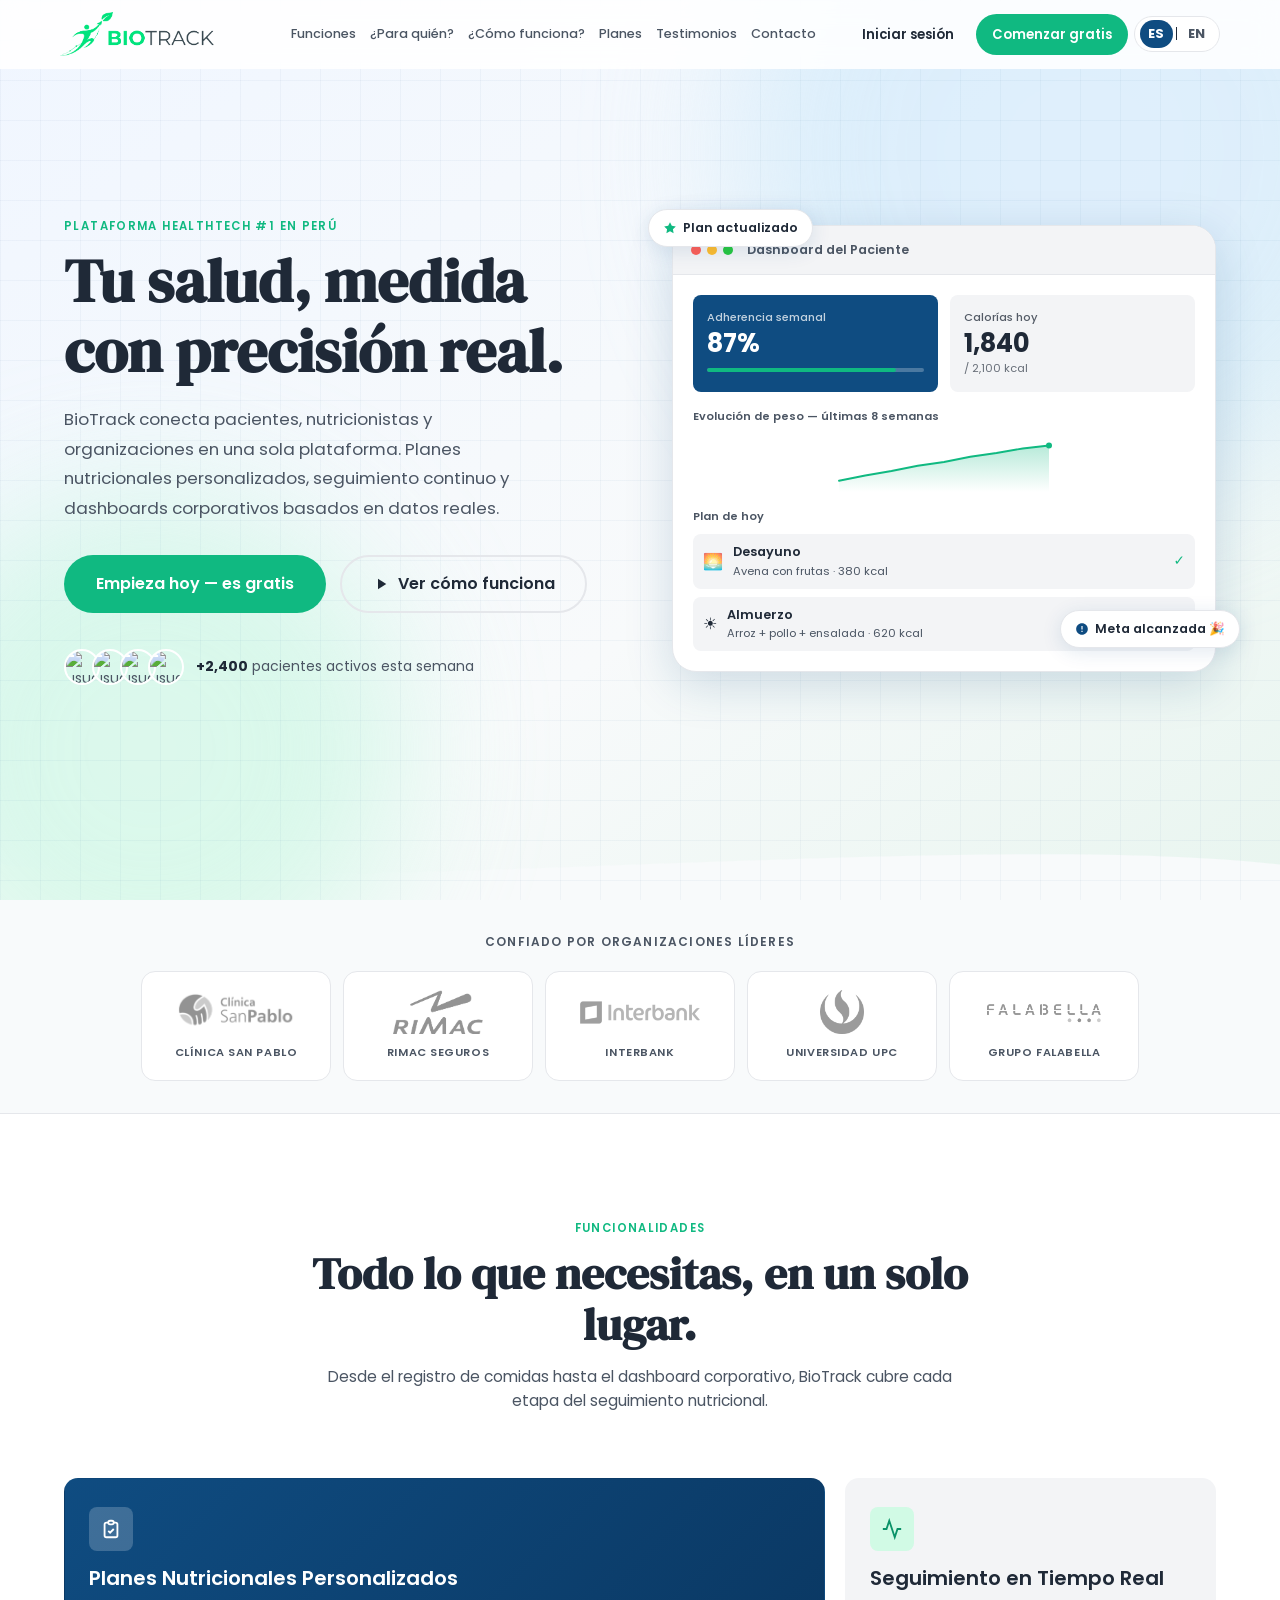
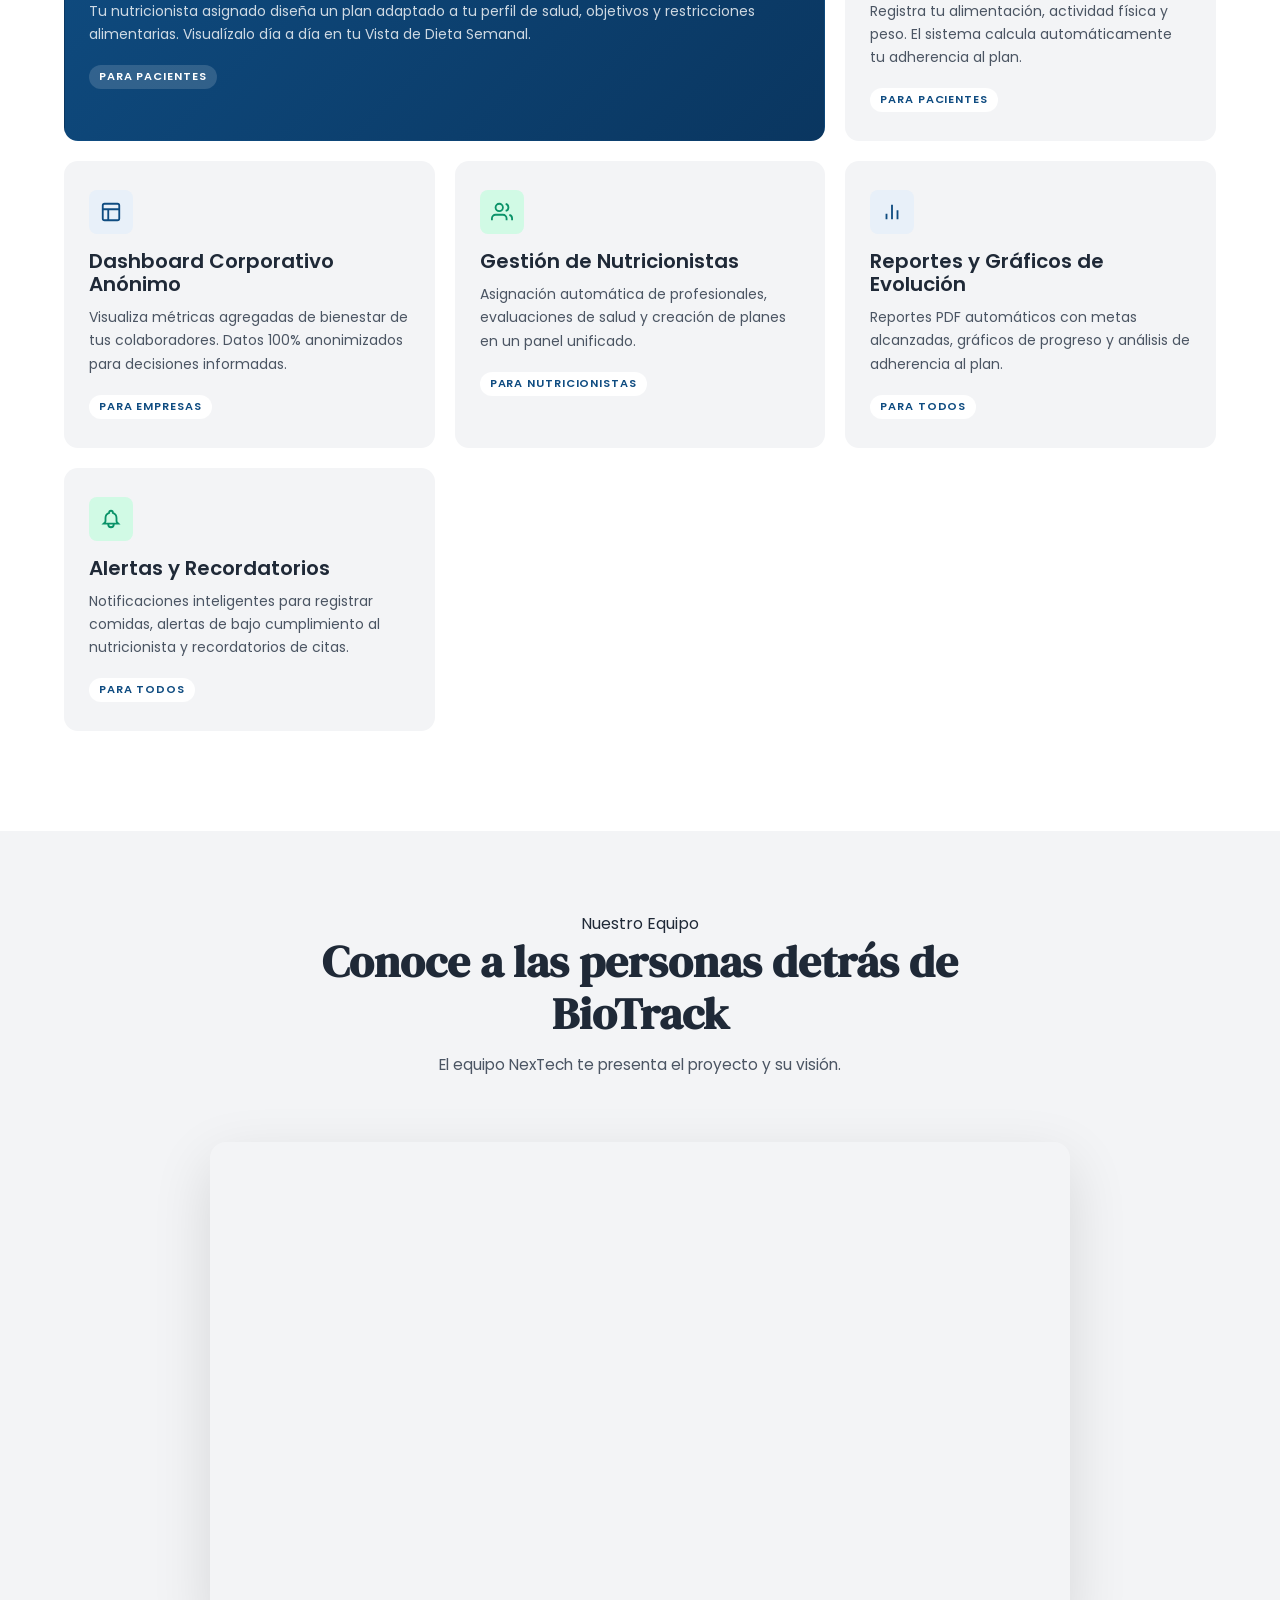
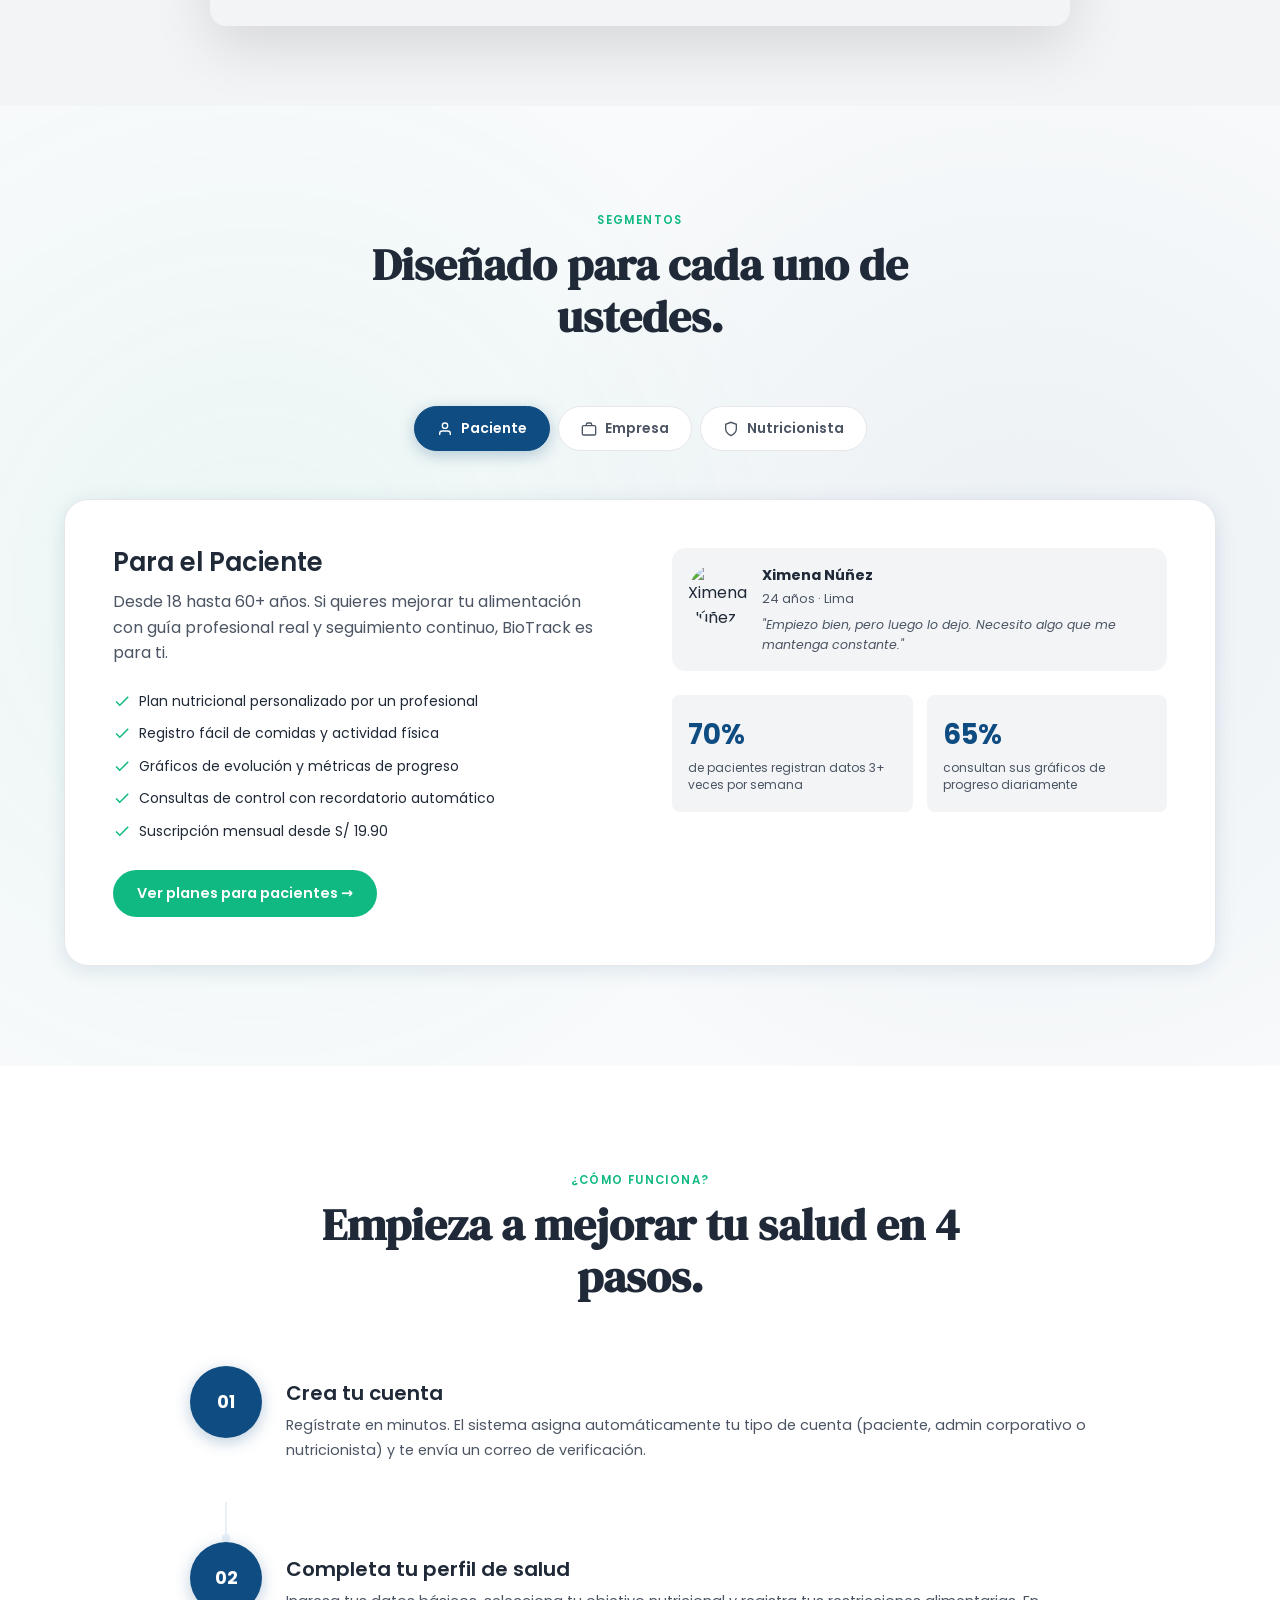
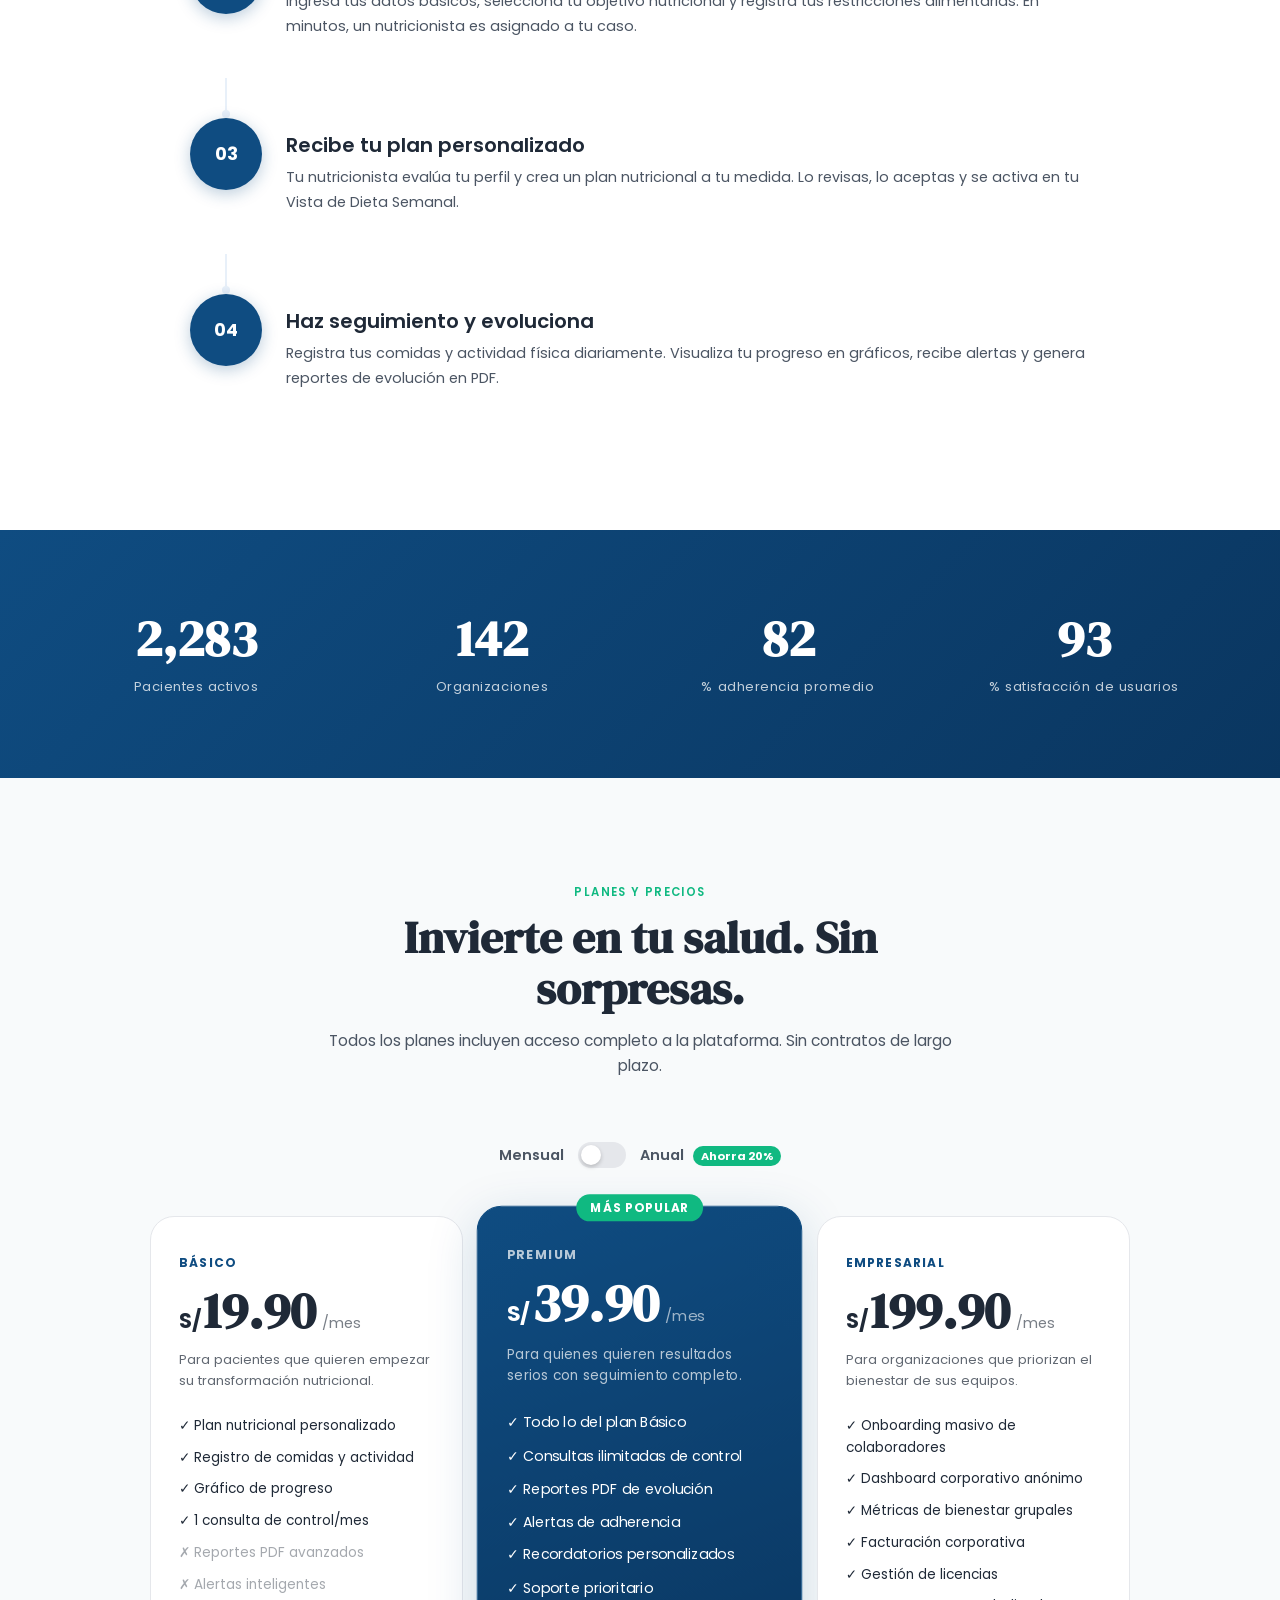
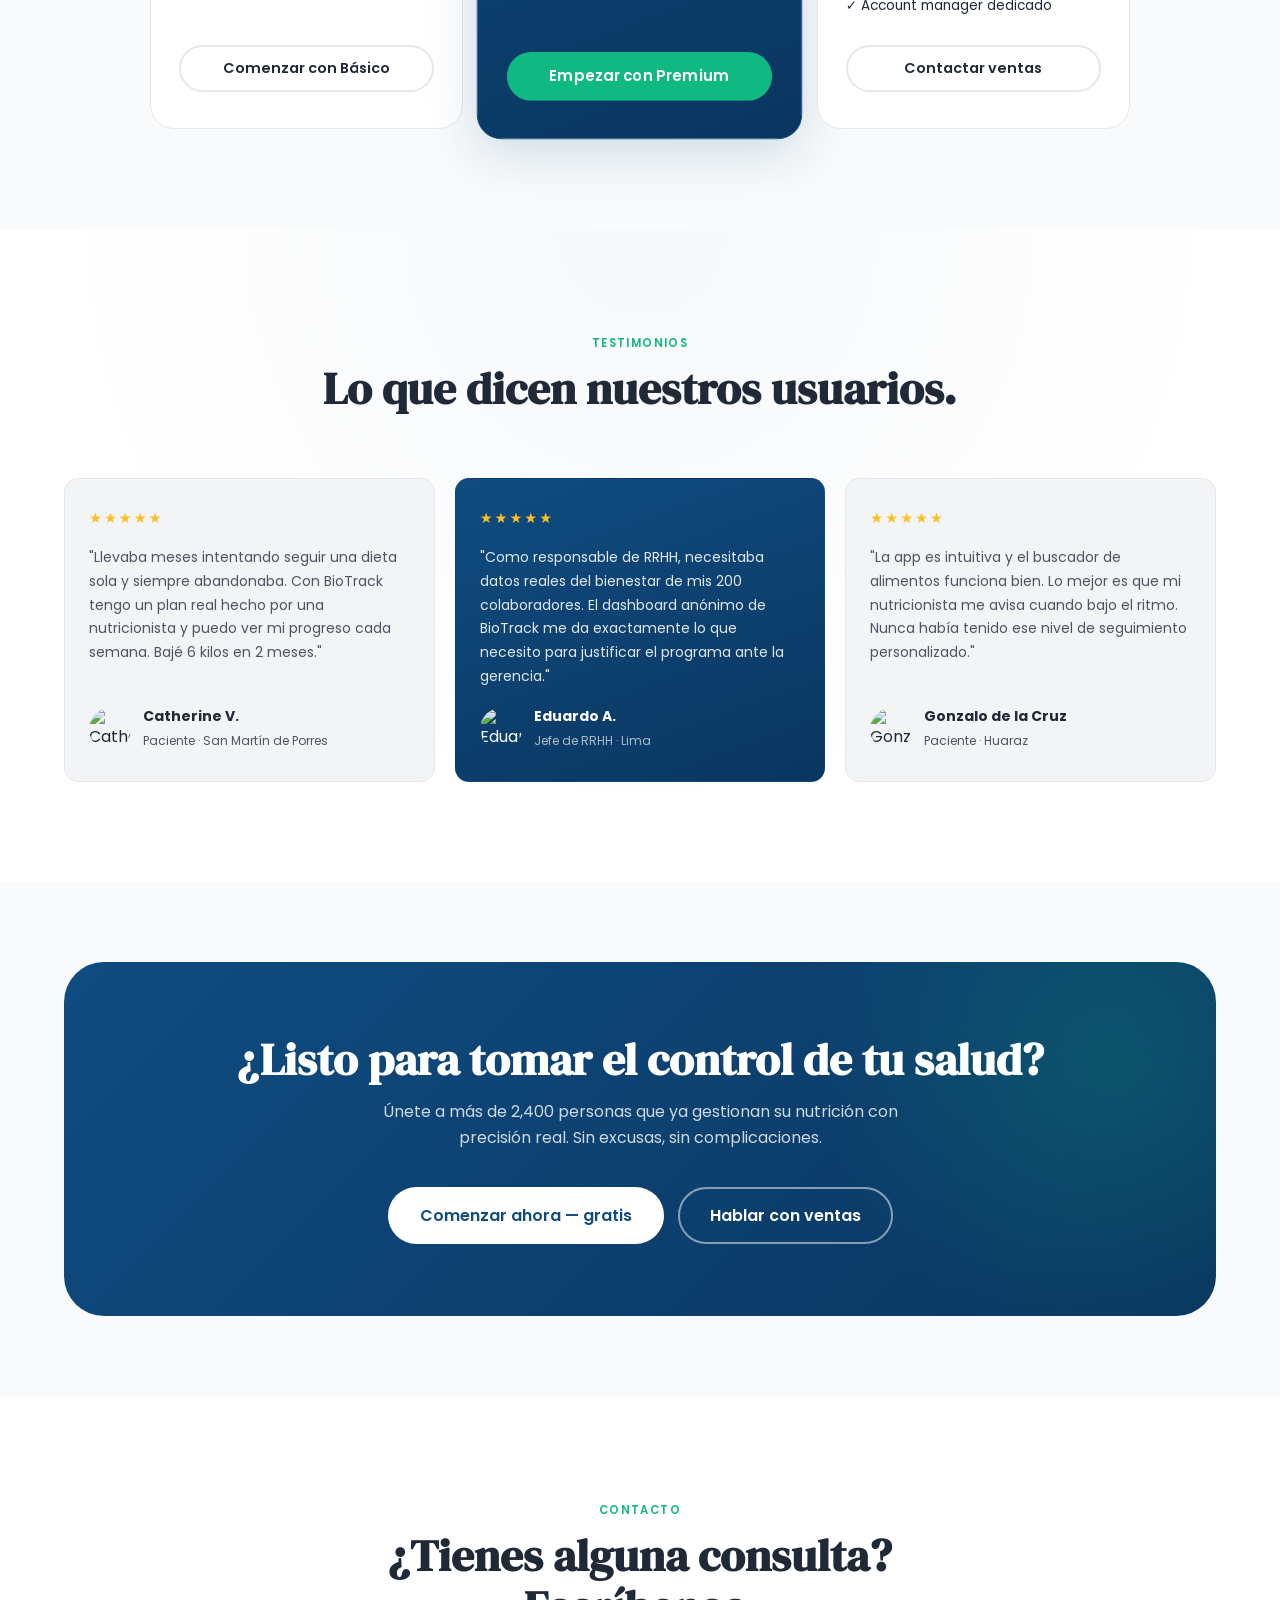
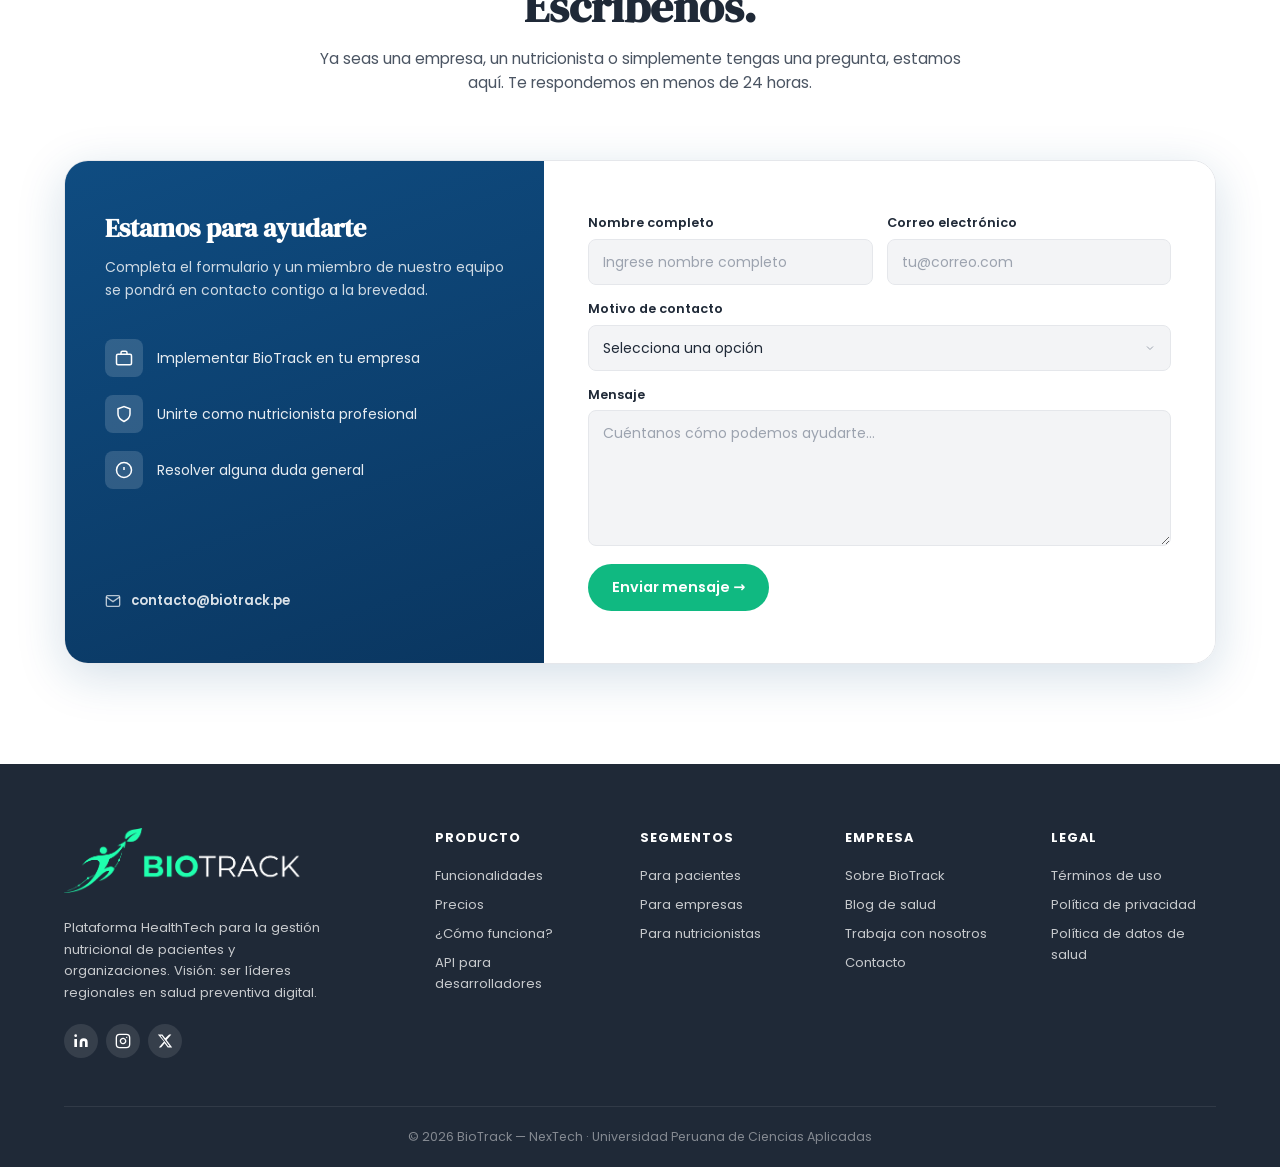
==== docs/index.html @ a70d4858 "feat: integrar vistas de auth, i18n, sección contacto y mejoras SEO" ====
<!DOCTYPE html>
<html lang="es">
<head>
  <meta charset="UTF-8" />
  <meta name="viewport" content="width=device-width, initial-scale=1.0" />

  <!-- Primary Meta Tags -->
  <title data-i18n="page-title">BioTrack | Gestión Nutricional Inteligente</title>
  <meta name="description" data-i18n="meta-description" content="BioTrack — Plataforma integral de gestión nutricional para pacientes y organizaciones. Seguimiento en tiempo real, planes personalizados y dashboards corporativos." />
  <meta name="keywords" content="nutrición, salud, bienestar corporativo, plan nutricional, HealthTech, BioTrack" />
  <meta name="author" content="Equipo NexTech" />
  <meta name="theme-color" content="#10B981" />

  <!-- Open Graph / Facebook -->
  <meta property="og:type" content="website" />
  <meta property="og:url" content="https://1asi0729-2610-10203-nextech.github.io/Landing-Page/">
  <meta property="og:title" content="BioTrack — Gestión Nutricional Inteligente" />
  <meta property="og:description" content="Conecta pacientes, nutricionistas y organizaciones en una sola plataforma." />
  <meta property="og:image" content="https://1asi0729-2610-10203-nextech.github.io/Landing-Page/images/og-image.png">

  <!-- Twitter -->
  <meta property="twitter:card" content="summary_large_image" />
  <meta property="twitter:url" content="https://1asi0729-2610-10203-nextech.github.io/Landing-Page/">
  <meta property="twitter:title" content="BioTrack | Gestión Nutricional Inteligente" />
  <meta property="twitter:description" content="Conecta pacientes, nutricionistas y organizaciones en una sola plataforma." />
  <meta property="twitter:image" content="https://1asi0729-2610-10203-nextech.github.io/Landing-Page/images/og-image.png">

  <!-- PWA & Icons -->
  <link rel="icon" type="image/png" sizes="32x32" href="images/favicon-32x32.png">
  <link rel="icon" type="image/png" sizes="16x16" href="images/favicon-16x16.png">
  <link rel="icon" type="image/x-icon" href="images/favicon.ico">
  <link rel="canonical" href="https://1asi0729-2610-10203-nextech.github.io/Landing-Page/" />

  <!-- Fonts -->
  <link rel="preconnect" href="https://fonts.googleapis.com" />
  <link rel="preconnect" href="https://fonts.gstatic.com" crossorigin />
  <link href="https://fonts.googleapis.com/css2?family=DM+Serif+Display:ital@0;1&family=Poppins:wght@300;400;500;600;700&display=swap" rel="stylesheet" />

  <!-- Styles -->
  <link rel="stylesheet" href="styles.css">
</head>
<body>
 
  <!-- ═══════════════════ NAVBAR ═══════════════════ -->
  <header class="navbar" id="navbar">
    <div class="nav-inner">
      <a href="#" class="logo">
        <img src="images/biotrack-1.png" alt="BioTrack Logo" class="logo-img">
      </a>

      <div class="nav-right">
        <nav class="nav-links" id="nav-links">
          <a href="#features"     data-i18n="nav-features">Funciones</a>
          <a href="#segments"     data-i18n="nav-segments">¿Para quién?</a>
          <a href="#how"          data-i18n="nav-how">¿Cómo funciona?</a>
          <a href="#pricing"      data-i18n="nav-pricing">Planes</a>
          <a href="#testimonials" data-i18n="nav-testimonials">Testimonios</a>
          <a href="#contact"      data-i18n="nav-contact">Contacto</a>
        </nav>

        <div class="nav-cta">
          <a href="pages/login.html" class="btn-ghost"   data-i18n="nav-login">Iniciar sesión</a>
          <a href="pages/signup.html" class="btn-primary" data-i18n="nav-cta">Comenzar gratis</a>

          <!-- Selector de Idioma -->
          <div class="lang-switcher" role="group" aria-label="Seleccionar idioma">
            <button class="lang-btn active" data-lang="es" onclick="applyLanguage('es')" aria-label="Español">ES</button>
            <span class="lang-divider">|</span>
            <button class="lang-btn" data-lang="en" onclick="applyLanguage('en')" aria-label="English">EN</button>
          </div>
        </div>
      </div>

      <button class="hamburger" id="hamburger" aria-label="Abrir menú" aria-expanded="false">
        <span></span><span></span><span></span>
      </button>
    </div>
  </header>
 
  <!-- ═══════════════════ HERO ═══════════════════ -->
  <section class="hero" id="hero">
    <div class="hero-bg">
      <div class="hero-blob blob-1"></div>
      <div class="hero-blob blob-2"></div>
      <div class="hero-grid"></div>
    </div>
 
    <div class="hero-inner container">
      <!-- Texto -->
      <div class="hero-text" data-reveal>
        <span class="eyebrow" data-i18n="hero-eyebrow">Plataforma HealthTech #1 en Perú</span>
        <h1 class="hero-title" data-i18n="hero-title">
          Tu salud,<br/>
          <em>medida con</em><br/>
          precisión real.
        </h1>
        <p class="hero-desc" data-i18n="hero-desc">
          BioTrack conecta pacientes, nutricionistas y organizaciones en una sola plataforma.
          Planes nutricionales personalizados, seguimiento continuo y dashboards corporativos
          basados en datos reales.
        </p>
        <div class="hero-actions">
          <a href="pages/signup.html" class="btn-primary btn-lg" data-i18n="hero-btn-primary">Empieza hoy — es gratis</a>
          <a href="#how" class="btn-outline btn-lg">
            <svg width="18" height="18" viewBox="0 0 24 24" fill="currentColor"><path d="M8 5v14l11-7z"/></svg>
            <span data-i18n="hero-btn-secondary">Ver cómo funciona</span>
          </a>
        </div>
        <div class="hero-social-proof">
          <div class="avatars">
            <img src="https://i.pravatar.cc/40?img=1"  alt="usuario" loading="lazy"/>
            <img src="https://i.pravatar.cc/40?img=5"  alt="usuario" loading="lazy"/>
            <img src="https://i.pravatar.cc/40?img=8"  alt="usuario" loading="lazy"/>
            <img src="https://i.pravatar.cc/40?img=12" alt="usuario" loading="lazy"/>
          </div>
          <p><strong>+2,400</strong> <span data-i18n="hero-social-proof">pacientes activos esta semana</span></p>
        </div>
      </div>
 
      <!-- Mockup dashboard -->
      <div class="hero-visual" data-reveal data-delay="200">
        <div class="dashboard-mockup">
          <div class="mockup-header">
            <span class="dot red"></span>
            <span class="dot yellow"></span>
            <span class="dot green"></span>
            <span class="mockup-title" data-i18n="mockup-title">Dashboard del Paciente</span>
          </div>
          <div class="mockup-body">
            <!-- Métricas principales -->
            <div class="metric-row">
              <div class="metric-card mc-primary">
                <span class="metric-label" data-i18n="metric-adherencia-label">Adherencia semanal</span>
                <span class="metric-value">87%</span>
                <div class="metric-bar"><div class="metric-fill" style="width:87%"></div></div>
              </div>
              <div class="metric-card">
                <span class="metric-label" data-i18n="metric-calorias-label">Calorías hoy</span>
                <span class="metric-value">1,840</span>
                <span class="metric-sub" data-i18n="metric-calorias-sub">/ 2,100 kcal</span>
              </div>
            </div>
            <!-- Mini gráfico -->
            <div class="chart-preview">
              <span class="chart-label" data-i18n="chart-label">Evolución de peso — últimas 8 semanas</span>
              <svg viewBox="0 0 280 80" class="mini-chart" aria-hidden="true">
                <defs>
                  <linearGradient id="chartGrad" x1="0" y1="0" x2="0" y2="1">
                    <stop offset="0%"   stop-color="#10B981" stop-opacity="0.3"/>
                    <stop offset="100%" stop-color="#10B981" stop-opacity="0"/>
                  </linearGradient>
                </defs>
                <path d="M0,65 L35,58 L70,52 L105,45 L140,40 L175,33 L210,28 L245,22 L280,18"
                      stroke="#10B981" stroke-width="2.5" fill="none" stroke-linecap="round"/>
                <path d="M0,65 L35,58 L70,52 L105,45 L140,40 L175,33 L210,28 L245,22 L280,18 L280,80 L0,80 Z"
                      fill="url(#chartGrad)"/>
                <circle cx="280" cy="18" r="4" fill="#10B981"/>
              </svg>
            </div>
            <!-- Plan del día -->
            <div class="plan-preview">
              <span class="plan-label" data-i18n="plan-label">Plan de hoy</span>
              <div class="meal-item">
                <span class="meal-icon">🌅</span>
                <div>
                  <span class="meal-name"  data-i18n="meal-breakfast-name">Desayuno</span>
                  <span class="meal-detail" data-i18n="meal-breakfast-detail">Avena con frutas · 380 kcal</span>
                </div>
                <span class="meal-check">✓</span>
              </div>
              <div class="meal-item">
                <span class="meal-icon">☀️</span>
                <div>
                  <span class="meal-name"  data-i18n="meal-lunch-name">Almuerzo</span>
                  <span class="meal-detail" data-i18n="meal-lunch-detail">Arroz + pollo + ensalada · 620 kcal</span>
                </div>
                <span class="meal-check pending">○</span>
              </div>
            </div>
          </div>
        </div>
        <!-- Badges flotantes -->
        <div class="floating-badge badge-1">
          <svg width="14" height="14" viewBox="0 0 24 24" fill="#10B981"><path d="M12 2l3.09 6.26L22 9.27l-5 4.87 1.18 6.88L12 17.77l-6.18 3.25L7 14.14 2 9.27l6.91-1.01L12 2z"/></svg>
          <span data-i18n="badge-plan">Plan actualizado</span>
        </div>
        <div class="floating-badge badge-2">
          <svg width="14" height="14" viewBox="0 0 24 24" fill="#0F4C81"><path d="M12 22c5.52 0 10-4.48 10-10S17.52 2 12 2 2 6.48 2 12s4.48 10 10 10zm-1-15h2v6h-2zm0 8h2v2h-2z"/></svg>
          <span data-i18n="badge-meta">Meta alcanzada 🎉</span>
        </div>
      </div>
    </div>
 
    <div class="hero-wave">
      <svg viewBox="0 0 1440 80" xmlns="http://www.w3.org/2000/svg" preserveAspectRatio="none">
        <path d="M0,40 C360,80 1080,0 1440,40 L1440,80 L0,80 Z" fill="#F8FAFB"/>
      </svg>
    </div>
  </section>
 
  <!-- ═══════════════════ LOGOS / CONFIANZA ═══════════════════ -->
  <section class="trust-band">
    <div class="container">
      <p class="trust-label" data-i18n="trust-label">Confiado por organizaciones líderes</p>
      <div class="trust-logos">
        <div class="trust-logo-item">
          <img src="images/organizaciones/clinicasanpablo.png" alt="Clínica San Pablo" loading="lazy"/>
          <span>Clínica San Pablo</span>
        </div>
        <div class="trust-logo-item">
          <img src="images/organizaciones/rimacseguros.png" alt="Rimac Seguros" loading="lazy"/>
          <span>Rimac Seguros</span>
        </div>
        <div class="trust-logo-item">
          <img src="images/organizaciones/interbank.png" alt="Interbank" loading="lazy"/>
          <span>Interbank</span>
        </div>
        <div class="trust-logo-item">
          <img src="images/organizaciones/upc.png" alt="Universidad UPC" loading="lazy"/>
          <span>Universidad UPC</span>
        </div>
        <div class="trust-logo-item">
          <img src="images/organizaciones/grupofalabella.png" alt="Grupo Falabella" loading="lazy"/>
          <span>Grupo Falabella</span>
        </div>
      </div>
    </div>
  </section>
 
  <!-- ═══════════════════ FEATURES ═══════════════════ -->
  <section class="features" id="features">
    <div class="container">
      <div class="section-header" data-reveal>
        <span class="eyebrow" data-i18n="features-eyebrow">Funcionalidades</span>
        <h2 data-i18n="features-title">Todo lo que necesitas,<br/><em>en un solo lugar.</em></h2>
        <p data-i18n="features-desc">Desde el registro de comidas hasta el dashboard corporativo, BioTrack cubre cada etapa del seguimiento nutricional.</p>
      </div>
 
      <div class="features-grid">
 
        <div class="feature-card fc-large" data-reveal>
          <div class="feature-icon fi-blue">
            <svg viewBox="0 0 24 24" fill="none" stroke="currentColor" stroke-width="2">
              <path d="M9 5H7a2 2 0 00-2 2v12a2 2 0 002 2h10a2 2 0 002-2V7a2 2 0 00-2-2h-2M9 5a2 2 0 002 2h2a2 2 0 002-2M9 5a2 2 0 012-2h2a2 2 0 012 2m-6 9l2 2 4-4"/>
            </svg>
          </div>
          <h3 data-i18n="feat1-title">Planes Nutricionales Personalizados</h3>
          <p data-i18n="feat1-desc">Tu nutricionista asignado diseña un plan adaptado a tu perfil de salud, objetivos y restricciones alimentarias. Visualízalo día a día en tu Vista de Dieta Semanal.</p>
          <div class="feature-tag" data-i18n="feat1-tag">Para pacientes</div>
        </div>
 
        <div class="feature-card" data-reveal data-delay="100">
          <div class="feature-icon fi-green">
            <svg viewBox="0 0 24 24" fill="none" stroke="currentColor" stroke-width="2">
              <polyline points="22 12 18 12 15 21 9 3 6 12 2 12"/>
            </svg>
          </div>
          <h3 data-i18n="feat2-title">Seguimiento en Tiempo Real</h3>
          <p data-i18n="feat2-desc">Registra tu alimentación, actividad física y peso. El sistema calcula automáticamente tu adherencia al plan.</p>
          <div class="feature-tag" data-i18n="feat2-tag">Para pacientes</div>
        </div>
 
        <div class="feature-card" data-reveal data-delay="200">
          <div class="feature-icon fi-blue">
            <svg viewBox="0 0 24 24" fill="none" stroke="currentColor" stroke-width="2">
              <rect x="3" y="3" width="18" height="18" rx="2"/>
              <path d="M3 9h18M9 21V9"/>
            </svg>
          </div>
          <h3 data-i18n="feat3-title">Dashboard Corporativo Anónimo</h3>
          <p data-i18n="feat3-desc">Visualiza métricas agregadas de bienestar de tus colaboradores. Datos 100% anonimizados para decisiones informadas.</p>
          <div class="feature-tag" data-i18n="feat3-tag">Para empresas</div>
        </div>
 
        <div class="feature-card" data-reveal data-delay="100">
          <div class="feature-icon fi-green">
            <svg viewBox="0 0 24 24" fill="none" stroke="currentColor" stroke-width="2">
              <path d="M17 21v-2a4 4 0 00-4-4H5a4 4 0 00-4 4v2"/>
              <circle cx="9" cy="7" r="4"/>
              <path d="M23 21v-2a4 4 0 00-3-3.87M16 3.13a4 4 0 010 7.75"/>
            </svg>
          </div>
          <h3 data-i18n="feat4-title">Gestión de Nutricionistas</h3>
          <p data-i18n="feat4-desc">Asignación automática de profesionales, evaluaciones de salud y creación de planes en un panel unificado.</p>
          <div class="feature-tag" data-i18n="feat4-tag">Para nutricionistas</div>
        </div>
 
        <div class="feature-card" data-reveal data-delay="200">
          <div class="feature-icon fi-blue">
            <svg viewBox="0 0 24 24" fill="none" stroke="currentColor" stroke-width="2">
              <path d="M18 20V10M12 20V4M6 20v-6"/>
            </svg>
          </div>
          <h3 data-i18n="feat5-title">Reportes y Gráficos de Evolución</h3>
          <p data-i18n="feat5-desc">Reportes PDF automáticos con metas alcanzadas, gráficos de progreso y análisis de adherencia al plan.</p>
          <div class="feature-tag" data-i18n="feat5-tag">Para todos</div>
        </div>
 
        <div class="feature-card" data-reveal data-delay="300">
          <div class="feature-icon fi-green">
            <svg viewBox="0 0 24 24" fill="none" stroke="currentColor" stroke-width="2">
              <path d="M15 17h5l-1.405-1.405A2.032 2.032 0 0118 14.158V11a6.002 6.002 0 00-4-5.659V5a2 2 0 10-4 0v.341C7.67 6.165 6 8.388 6 11v3.159c0 .538-.214 1.055-.595 1.436L4 17h5m6 0v1a3 3 0 11-6 0v-1m6 0H9"/>
            </svg>
          </div>
          <h3 data-i18n="feat6-title">Alertas y Recordatorios</h3>
          <p data-i18n="feat6-desc">Notificaciones inteligentes para registrar comidas, alertas de bajo cumplimiento al nutricionista y recordatorios de citas.</p>
          <div class="feature-tag" data-i18n="feat6-tag">Para todos</div>
        </div>
 
      </div>
    </div>
  </section>
 
  <!-- ═══ TEAM VIDEO ═══ -->
  <section id="team-video" class="team-video-section">
    <div class="container">
      <div class="section-header" data-reveal>
        <span class="section-tag" data-i18n="video-eyebrow">Nuestro Equipo</span>
        <h2 data-i18n="video-title">Conoce a las personas detrás de <strong>BioTrack</strong></h2>
        <p data-i18n="video-desc">El equipo NexTech te presenta el proyecto y su visión.</p>
      </div>
      <div class="video-wrapper" data-reveal>
        <iframe
          src="https://www.youtube.com/embed/Nj2XcDcLQQk"
          title="BioTrack — Presentación del equipo NexTech"
          frameborder="0"
          allow="accelerometer; autoplay; clipboard-write; encrypted-media; gyroscope; picture-in-picture"
          allowfullscreen>
        </iframe>
      </div>
    </div>
  </section>
 
  <!-- ═══════════════════ SEGMENTOS ═══════════════════ -->
  <section class="segments" id="segments">
    <div class="seg-bg"></div>
    <div class="container">
      <div class="section-header" data-reveal>
        <span class="eyebrow" data-i18n="seg-eyebrow">Segmentos</span>
        <h2 data-i18n="seg-title">Diseñado para <em>cada uno de ustedes.</em></h2>
      </div>
 
      <div class="segments-tabs">
        <!-- Botones -->
        <div class="seg-tab-btns">
          <button class="seg-btn active" data-seg="paciente">
            <svg viewBox="0 0 24 24" fill="none" stroke="currentColor" stroke-width="2">
              <path d="M20 21v-2a4 4 0 00-4-4H8a4 4 0 00-4 4v2"/>
              <circle cx="12" cy="7" r="4"/>
            </svg>
            <span data-i18n="seg-tab-patient">Paciente</span>
          </button>
          <button class="seg-btn" data-seg="empresa">
            <svg viewBox="0 0 24 24" fill="none" stroke="currentColor" stroke-width="2">
              <rect x="2" y="7" width="20" height="14" rx="2"/>
              <path d="M16 7V5a2 2 0 00-2-2h-4a2 2 0 00-2 2v2"/>
            </svg>
            <span data-i18n="seg-tab-company">Empresa</span>
          </button>
          <button class="seg-btn" data-seg="nutricionista">
            <svg viewBox="0 0 24 24" fill="none" stroke="currentColor" stroke-width="2">
              <path d="M12 22s8-4 8-10V5l-8-3-8 3v7c0 6 8 10 8 10z"/>
            </svg>
            <span data-i18n="seg-tab-nutritionist">Nutricionista</span>
          </button>
        </div>
 
        <!-- Panel Paciente -->
        <div class="seg-panel active" id="seg-paciente">
          <div class="seg-content">
            <div class="seg-info">
              <h3 data-i18n="seg-patient-title">Para el Paciente</h3>
              <p data-i18n="seg-patient-desc">Desde 18 hasta 60+ años. Si quieres mejorar tu alimentación con guía profesional real y seguimiento continuo, BioTrack es para ti.</p>
              <ul class="seg-benefits">
                <li><svg viewBox="0 0 24 24" fill="#10B981" width="18" height="18"><path d="M9 16.17L4.83 12l-1.42 1.41L9 19 21 7l-1.41-1.41z"/></svg><span data-i18n="seg-patient-b1">Plan nutricional personalizado por un profesional</span></li>
                <li><svg viewBox="0 0 24 24" fill="#10B981" width="18" height="18"><path d="M9 16.17L4.83 12l-1.42 1.41L9 19 21 7l-1.41-1.41z"/></svg><span data-i18n="seg-patient-b2">Registro fácil de comidas y actividad física</span></li>
                <li><svg viewBox="0 0 24 24" fill="#10B981" width="18" height="18"><path d="M9 16.17L4.83 12l-1.42 1.41L9 19 21 7l-1.41-1.41z"/></svg><span data-i18n="seg-patient-b3">Gráficos de evolución y métricas de progreso</span></li>
                <li><svg viewBox="0 0 24 24" fill="#10B981" width="18" height="18"><path d="M9 16.17L4.83 12l-1.42 1.41L9 19 21 7l-1.41-1.41z"/></svg><span data-i18n="seg-patient-b4">Consultas de control con recordatorio automático</span></li>
                <li><svg viewBox="0 0 24 24" fill="#10B981" width="18" height="18"><path d="M9 16.17L4.83 12l-1.42 1.41L9 19 21 7l-1.41-1.41z"/></svg><span data-i18n="seg-patient-b5">Suscripción mensual desde S/ 19.90</span></li>
              </ul>
              <a href="#pricing" class="btn-primary" data-i18n="seg-patient-cta">Ver planes para pacientes →</a>
            </div>
            <div class="seg-visual">
              <div class="persona-card">
                <img src="https://i.pravatar.cc/80?img=25" alt="Ximena Núñez" class="persona-avatar" loading="lazy"/>
                <div class="persona-info">
                  <strong>Ximena Núñez</strong>
                  <span data-i18n="seg-patient-persona-sub">24 años · Lima</span>
                  <span class="persona-quote" data-i18n="seg-patient-persona-quote">"Empiezo bien, pero luego lo dejo. Necesito algo que me mantenga constante."</span>
                </div>
              </div>
              <div class="seg-stats">
                <div class="stat">
                  <strong>70%</strong>
                  <span data-i18n="seg-patient-stat1">de pacientes registran datos 3+ veces por semana</span>
                </div>
                <div class="stat">
                  <strong>65%</strong>
                  <span data-i18n="seg-patient-stat2">consultan sus gráficos de progreso diariamente</span>
                </div>
              </div>
            </div>
          </div>
        </div>
 
        <!-- Panel Empresa -->
        <div class="seg-panel" id="seg-empresa">
          <div class="seg-content">
            <div class="seg-info">
              <h3 data-i18n="seg-company-title">Para la Empresa</h3>
              <p data-i18n="seg-company-desc">Empresas medianas y grandes que buscan mejorar el bienestar de sus colaboradores con datos reales, no suposiciones.</p>
              <ul class="seg-benefits">
                <li><svg viewBox="0 0 24 24" fill="#10B981" width="18" height="18"><path d="M9 16.17L4.83 12l-1.42 1.41L9 19 21 7l-1.41-1.41z"/></svg><span data-i18n="seg-company-b1">Dashboard corporativo con métricas 100% anónimas</span></li>
                <li><svg viewBox="0 0 24 24" fill="#10B981" width="18" height="18"><path d="M9 16.17L4.83 12l-1.42 1.41L9 19 21 7l-1.41-1.41z"/></svg><span data-i18n="seg-company-b2">Onboarding masivo por lista de colaboradores</span></li>
                <li><svg viewBox="0 0 24 24" fill="#10B981" width="18" height="18"><path d="M9 16.17L4.83 12l-1.42 1.41L9 19 21 7l-1.41-1.41z"/></svg><span data-i18n="seg-company-b3">Verificación fiscal de la organización</span></li>
                <li><svg viewBox="0 0 24 24" fill="#10B981" width="18" height="18"><path d="M9 16.17L4.83 12l-1.42 1.41L9 19 21 7l-1.41-1.41z"/></svg><span data-i18n="seg-company-b4">Reportes de bienestar segmentados por área</span></li>
                <li><svg viewBox="0 0 24 24" fill="#10B981" width="18" height="18"><path d="M9 16.17L4.83 12l-1.42 1.41L9 19 21 7l-1.41-1.41z"/></svg><span data-i18n="seg-company-b5">Desde S/ 199/mes · escala con tus colaboradores</span></li>
              </ul>
              <a href="#pricing" class="btn-primary" data-i18n="seg-company-cta">Ver planes corporativos →</a>
            </div>
            <div class="seg-visual">
              <div class="persona-card">
                <img src="https://i.pravatar.cc/80?img=11" alt="Eduardo Arévalos" class="persona-avatar" loading="lazy"/>
                <div class="persona-info">
                  <strong>Eduardo Arévalos</strong>
                  <span data-i18n="seg-company-persona-sub">36 años · RRHH · Lima</span>
                  <span class="persona-quote" data-i18n="seg-company-persona-quote">"Necesito datos reales para justificar el programa de bienestar ante la empresa."</span>
                </div>
              </div>
              <div class="seg-stats">
                <div class="stat">
                  <strong>75%</strong>
                  <span data-i18n="seg-company-stat1">de organizaciones acceden al dashboard semanalmente</span>
                </div>
                <div class="stat">
                  <strong>100%</strong>
                  <span data-i18n="seg-company-stat2">dispuestas a invertir si hay impacto medible</span>
                </div>
              </div>
            </div>
          </div>
        </div>
 
        <!-- Panel Nutricionista -->
        <div class="seg-panel" id="seg-nutricionista">
          <div class="seg-content">
            <div class="seg-info">
              <h3 data-i18n="seg-nutri-title">Para el Nutricionista</h3>
              <p data-i18n="seg-nutri-desc">Profesionales internos de BioTrack que gestionan pacientes, diseñan planes y hacen seguimiento desde un panel unificado.</p>
              <ul class="seg-benefits">
                <li><svg viewBox="0 0 24 24" fill="#10B981" width="18" height="18"><path d="M9 16.17L4.83 12l-1.42 1.41L9 19 21 7l-1.41-1.41z"/></svg><span data-i18n="seg-nutri-b1">Panel de pacientes asignados con historial completo</span></li>
                <li><svg viewBox="0 0 24 24" fill="#10B981" width="18" height="18"><path d="M9 16.17L4.83 12l-1.42 1.41L9 19 21 7l-1.41-1.41z"/></svg><span data-i18n="seg-nutri-b2">Alertas de bajo cumplimiento en tiempo real</span></li>
                <li><svg viewBox="0 0 24 24" fill="#10B981" width="18" height="18"><path d="M9 16.17L4.83 12l-1.42 1.41L9 19 21 7l-1.41-1.41z"/></svg><span data-i18n="seg-nutri-b3">Creación y gestión de planes nutricionales (CRUD)</span></li>
                <li><svg viewBox="0 0 24 24" fill="#10B981" width="18" height="18"><path d="M9 16.17L4.83 12l-1.42 1.41L9 19 21 7l-1.41-1.41z"/></svg><span data-i18n="seg-nutri-b4">Registro de notas de consulta y seguimiento</span></li>
                <li><svg viewBox="0 0 24 24" fill="#10B981" width="18" height="18"><path d="M9 16.17L4.83 12l-1.42 1.41L9 19 21 7l-1.41-1.41z"/></svg><span data-i18n="seg-nutri-b5">Generación de reportes PDF de evolución</span></li>
              </ul>
              <a href="#" class="btn-primary" data-i18n="seg-nutri-cta">Únete como nutricionista →</a>
            </div>
            <div class="seg-visual">
              <div class="seg-stats seg-stats-col">
                <div class="stat">
                  <strong>100%</strong>
                  <span data-i18n="seg-nutri-stat1">asignación automática de pacientes</span>
                </div>
                <div class="stat">
                  <strong>−40%</strong>
                  <span data-i18n="seg-nutri-stat2">tiempo en gestión administrativa</span>
                </div>
                <div class="stat">
                  <strong>+3x</strong>
                  <span data-i18n="seg-nutri-stat3">más pacientes por nutricionista vs. consulta tradicional</span>
                </div>
              </div>
            </div>
          </div>
        </div>
 
      </div>
    </div>
  </section>
 
  <!-- ═══════════════════ HOW IT WORKS ═══════════════════ -->
  <section class="how" id="how">
    <div class="container">
      <div class="section-header" data-reveal>
        <span class="eyebrow" data-i18n="how-eyebrow">¿Cómo funciona?</span>
        <h2 data-i18n="how-title">Empieza a mejorar tu salud<br/><em>en 4 pasos.</em></h2>
      </div>
 
      <div class="steps-container">
 
        <div class="step" data-reveal>
          <div class="step-number">01</div>
          <div class="step-content">
            <h3 data-i18n="step1-title">Crea tu cuenta</h3>
            <p data-i18n="step1-desc">Regístrate en minutos. El sistema asigna automáticamente tu tipo de cuenta (paciente, admin corporativo o nutricionista) y te envía un correo de verificación.</p>
          </div>
        </div>
 
        <div class="step-connector"></div>
 
        <div class="step" data-reveal data-delay="100">
          <div class="step-number">02</div>
          <div class="step-content">
            <h3 data-i18n="step2-title">Completa tu perfil de salud</h3>
            <p data-i18n="step2-desc">Ingresa tus datos básicos, selecciona tu objetivo nutricional y registra tus restricciones alimentarias. En minutos, un nutricionista es asignado a tu caso.</p>
          </div>
        </div>
 
        <div class="step-connector"></div>
 
        <div class="step" data-reveal data-delay="200">
          <div class="step-number">03</div>
          <div class="step-content">
            <h3 data-i18n="step3-title">Recibe tu plan personalizado</h3>
            <p data-i18n="step3-desc">Tu nutricionista evalúa tu perfil y crea un plan nutricional a tu medida. Lo revisas, lo aceptas y se activa en tu Vista de Dieta Semanal.</p>
          </div>
        </div>
 
        <div class="step-connector"></div>
 
        <div class="step" data-reveal data-delay="300">
          <div class="step-number">04</div>
          <div class="step-content">
            <h3 data-i18n="step4-title">Haz seguimiento y evoluciona</h3>
            <p data-i18n="step4-desc">Registra tus comidas y actividad física diariamente. Visualiza tu progreso en gráficos, recibe alertas y genera reportes de evolución en PDF.</p>
          </div>
        </div>
 
      </div>
    </div>
  </section>
 
  <!-- ═══════════════════ STATS ═══════════════════ -->
  <section class="stats-section">
    <div class="container">
      <div class="stats-grid">
        <div class="stat-item" data-reveal>
          <strong class="stat-num" data-count="2400">0</strong>
          <span data-i18n="stat1">Pacientes activos</span>
        </div>
        <div class="stat-item" data-reveal data-delay="100">
          <strong class="stat-num" data-count="150">0</strong>
          <span data-i18n="stat2">Organizaciones</span>
        </div>
        <div class="stat-item" data-reveal data-delay="200">
          <strong class="stat-num" data-count="87">0</strong>
          <span data-i18n="stat3">% adherencia promedio</span>
        </div>
        <div class="stat-item" data-reveal data-delay="300">
          <strong class="stat-num" data-count="98">0</strong>
          <span data-i18n="stat4">% satisfacción de usuarios</span>
        </div>
      </div>
    </div>
  </section>
 
  <!-- ═══════════════════ PRICING ═══════════════════ -->
  <section class="pricing" id="pricing">
    <div class="container">
      <div class="section-header" data-reveal>
        <span class="eyebrow" data-i18n="pricing-eyebrow">Planes y precios</span>
        <h2 data-i18n="pricing-title">Invierte en tu salud.<br/><em>Sin sorpresas.</em></h2>
        <p data-i18n="pricing-desc">Todos los planes incluyen acceso completo a la plataforma. Sin contratos de largo plazo.</p>
      </div>
 
      <div class="pricing-toggle" data-reveal>
        <span class="toggle-label" id="lbl-monthly" data-i18n="pricing-monthly">Mensual</span>
        <label class="toggle-switch" aria-label="Cambiar a facturación anual">
          <input type="checkbox" id="billing-toggle"/>
          <span class="toggle-slider"></span>
        </label>
        <span class="toggle-label" id="lbl-annual">
          <span data-i18n="pricing-annual">Anual</span>
          <span class="save-badge" data-i18n="pricing-save">Ahorra 20%</span>
        </span>
      </div>
 
      <div class="pricing-grid" data-reveal>
 
        <!-- Básico -->
        <div class="price-card">
          <div class="price-tier" data-i18n="plan1-name">Básico</div>
          <div class="price-amount">
            <span class="currency">S/</span>
            <span class="price-num" data-monthly="19.90" data-annual="15.90">19.90</span>
            <span class="price-period" data-i18n="pricing-period">/mes</span>
          </div>
          <p class="price-desc" data-i18n="plan1-desc">Para pacientes que quieren empezar su transformación nutricional.</p>
          <ul class="price-features">
            <li data-i18n="plan1-f1">✓ Plan nutricional personalizado</li>
            <li data-i18n="plan1-f2">✓ Registro de comidas y actividad</li>
            <li data-i18n="plan1-f3">✓ Gráfico de progreso</li>
            <li data-i18n="plan1-f4">✓ 1 consulta de control/mes</li>
            <li class="disabled" data-i18n="plan1-f5">✗ Reportes PDF avanzados</li>
            <li class="disabled" data-i18n="plan1-f6">✗ Alertas inteligentes</li>
          </ul>
          <a href="#" class="btn-outline-dark" data-i18n="plan1-cta">Comenzar con Básico</a>
        </div>
 
        <!-- Premium -->
        <div class="price-card price-featured">
          <div class="featured-badge" data-i18n="plan2-badge">Más popular</div>
          <div class="price-tier" data-i18n="plan2-name">Premium</div>
          <div class="price-amount">
            <span class="currency">S/</span>
            <span class="price-num" data-monthly="39.90" data-annual="31.90">39.90</span>
            <span class="price-period" data-i18n="pricing-period">/mes</span>
          </div>
          <p class="price-desc" data-i18n="plan2-desc">Para quienes quieren resultados serios con seguimiento completo.</p>
          <ul class="price-features">
            <li data-i18n="plan2-f1">✓ Todo lo del plan Básico</li>
            <li data-i18n="plan2-f2">✓ Consultas ilimitadas de control</li>
            <li data-i18n="plan2-f3">✓ Reportes PDF de evolución</li>
            <li data-i18n="plan2-f4">✓ Alertas de adherencia</li>
            <li data-i18n="plan2-f5">✓ Recordatorios personalizados</li>
            <li data-i18n="plan2-f6">✓ Soporte prioritario</li>
          </ul>
          <a href="#" class="btn-primary" data-i18n="plan2-cta">Empezar con Premium</a>
        </div>
 
        <!-- Empresarial -->
        <div class="price-card">
          <div class="price-tier" data-i18n="plan3-name">Empresarial</div>
          <div class="price-amount">
            <span class="currency">S/</span>
            <span class="price-num" data-monthly="199.90" data-annual="159.90">199.90</span>
            <span class="price-period" data-i18n="pricing-period">/mes</span>
          </div>
          <p class="price-desc" data-i18n="plan3-desc">Para organizaciones que priorizan el bienestar de sus equipos.</p>
          <ul class="price-features">
            <li data-i18n="plan3-f1">✓ Onboarding masivo de colaboradores</li>
            <li data-i18n="plan3-f2">✓ Dashboard corporativo anónimo</li>
            <li data-i18n="plan3-f3">✓ Métricas de bienestar grupales</li>
            <li data-i18n="plan3-f4">✓ Facturación corporativa</li>
            <li data-i18n="plan3-f5">✓ Gestión de licencias</li>
            <li data-i18n="plan3-f6">✓ Account manager dedicado</li>
          </ul>
          <a href="#contact" class="btn-outline-dark" data-i18n="plan3-cta">Contactar ventas</a>
        </div>
 
      </div>
    </div>
  </section>
 
  <!-- ═══════════════════ TESTIMONIOS ═══════════════════ -->
  <section class="testimonials" id="testimonials">
    <div class="testi-bg"></div>
    <div class="container">
      <div class="section-header" data-reveal>
        <span class="eyebrow" data-i18n="testi-eyebrow">Testimonios</span>
        <h2 data-i18n="testi-title">Lo que dicen<br/><em>nuestros usuarios.</em></h2>
      </div>
 
      <div class="testi-grid">
 
        <div class="testi-card" data-reveal>
          <div class="stars">★★★★★</div>
          <p data-i18n="testi1-text">"Llevaba meses intentando seguir una dieta sola y siempre abandonaba. Con BioTrack tengo un plan real hecho por una nutricionista y puedo ver mi progreso cada semana. Bajé 6 kilos en 2 meses."</p>
          <div class="testi-author">
            <img src="https://i.pravatar.cc/48?img=25" alt="Catherine Villar" loading="lazy"/>
            <div>
              <strong>Catherine V.</strong>
              <span data-i18n="testi1-role">Paciente · San Martín de Porres</span>
            </div>
          </div>
        </div>
 
        <div class="testi-card testi-featured" data-reveal data-delay="100">
          <div class="stars">★★★★★</div>
          <p data-i18n="testi2-text">"Como responsable de RRHH, necesitaba datos reales del bienestar de mis 200 colaboradores. El dashboard anónimo de BioTrack me da exactamente lo que necesito para justificar el programa ante la gerencia."</p>
          <div class="testi-author">
            <img src="https://i.pravatar.cc/48?img=11" alt="Eduardo Arévalos" loading="lazy"/>
            <div>
              <strong>Eduardo A.</strong>
              <span data-i18n="testi2-role">Jefe de RRHH · Lima</span>
            </div>
          </div>
        </div>
 
        <div class="testi-card" data-reveal data-delay="200">
          <div class="stars">★★★★★</div>
          <p data-i18n="testi3-text">"La app es intuitiva y el buscador de alimentos funciona bien. Lo mejor es que mi nutricionista me avisa cuando bajo el ritmo. Nunca había tenido ese nivel de seguimiento personalizado."</p>
          <div class="testi-author">
            <img src="https://i.pravatar.cc/48?img=15" alt="Gonzalo de la Cruz" loading="lazy"/>
            <div>
              <strong>Gonzalo de la Cruz</strong>
              <span data-i18n="testi3-role">Paciente · Huaraz</span>
            </div>
          </div>
        </div>
 
      </div>
    </div>
  </section>
 
  <!-- ═══════════════════ CTA FINAL ═══════════════════ -->
  <section class="cta-final">
    <div class="container">
      <div class="cta-box" data-reveal>
        <div class="cta-blob"></div>
        <h2 data-i18n="cta-title">¿Listo para tomar<br/><em>el control de tu salud?</em></h2>
        <p data-i18n="cta-desc">Únete a más de 2,400 personas que ya gestionan su nutrición con precisión real. Sin excusas, sin complicaciones.</p>
        <div class="cta-actions">
          <a href="pages/signup.html" class="btn-white btn-lg" data-i18n="cta-btn-primary">Comenzar ahora - gratis</a>
          <a href="#contact" class="btn-ghost-white btn-lg" data-i18n="cta-btn-secondary">Hablar con ventas</a>
        </div>
      </div>
    </div>
  </section>

  <!-- ═══════════════════ CONTACTO ═══════════════════ -->
  <section class="contact" id="contact">
    <div class="container">
      <div class="section-header" data-reveal>
        <span class="eyebrow" data-i18n="contact-eyebrow">Contacto</span>
        <h2 data-i18n="contact-title">¿Tienes alguna consulta?<br/><em>Escríbenos.</em></h2>
        <p data-i18n="contact-desc">Ya seas una empresa, un nutricionista o simplemente tengas una pregunta, estamos aquí. Te respondemos en menos de 24 horas.</p>
      </div>

      <div class="contact-box" data-reveal>

        <!-- Panel izquierdo -->
        <div class="contact-info">
          <h3 data-i18n="contact-info-title">Estamos para ayudarte</h3>
          <p data-i18n="contact-info-desc">Completa el formulario y un miembro de nuestro equipo se pondrá en contacto contigo a la brevedad.</p>

          <ul class="contact-reasons">
            <li>
              <div class="cr-icon" style="background:rgba(255,255,255,.15)">
                <svg width="18" height="18" viewBox="0 0 24 24" fill="none" stroke="currentColor" stroke-width="2"><rect x="2" y="7" width="20" height="14" rx="2"/><path d="M16 7V5a2 2 0 00-2-2h-4a2 2 0 00-2 2v2"/></svg>
              </div>
              <span data-i18n="contact-reason1">Implementar BioTrack en tu empresa</span>
            </li>
            <li>
              <div class="cr-icon" style="background:rgba(255,255,255,.15)">
                <svg width="18" height="18" viewBox="0 0 24 24" fill="none" stroke="currentColor" stroke-width="2"><path d="M12 22s8-4 8-10V5l-8-3-8 3v7c0 6 8 10 8 10z"/></svg>
              </div>
              <span data-i18n="contact-reason2">Unirte como nutricionista profesional</span>
            </li>
            <li>
              <div class="cr-icon" style="background:rgba(255,255,255,.15)">
                <svg width="18" height="18" viewBox="0 0 24 24" fill="none" stroke="currentColor" stroke-width="2"><circle cx="12" cy="12" r="10"/><path d="M12 8v4m0 4h.01"/></svg>
              </div>
              <span data-i18n="contact-reason3">Resolver alguna duda general</span>
            </li>
          </ul>

          <div class="contact-email">
            <svg width="16" height="16" viewBox="0 0 24 24" fill="none" stroke="currentColor" stroke-width="2"><path d="M4 4h16c1.1 0 2 .9 2 2v12c0 1.1-.9 2-2 2H4c-1.1 0-2-.9-2-2V6c0-1.1.9-2 2-2z"/><polyline points="22,6 12,13 2,6"/></svg>
            <a href="mailto:contacto@biotrack.pe">contacto@biotrack.pe</a>
          </div>
        </div>

        <!-- Formulario -->
        <form class="contact-form" novalidate>
          <div class="cf-row">
            <div class="cf-group">
              <label data-i18n="contact-f-name">Nombre completo</label>
              <input type="text" class="cf-input" data-i18n-placeholder="contact-f-name-ph" placeholder="Ingrese nombre completo" required />
            </div>
            <div class="cf-group">
              <label data-i18n="contact-f-email">Correo electrónico</label>
              <input type="email" class="cf-input" data-i18n-placeholder="contact-f-email-ph" placeholder="tu@correo.com" required />
            </div>
          </div>
          <div class="cf-group">
            <label data-i18n="contact-f-type">Motivo de contacto</label>
            <select class="cf-input cf-select" required>
              <option value="" disabled selected data-i18n="contact-f-type-placeholder">Selecciona una opción</option>
              <option data-i18n="contact-f-type-company">Soy una empresa interesada</option>
              <option data-i18n="contact-f-type-nutri">Soy nutricionista y quiero postular</option>
              <option data-i18n="contact-f-type-other">Otra consulta</option>
            </select>
          </div>
          <div class="cf-group">
            <label data-i18n="contact-f-msg">Mensaje</label>
            <textarea class="cf-textarea" rows="5" data-i18n-placeholder="contact-f-msg-ph" placeholder="Cuéntanos cómo podemos ayudarte..."></textarea>
          </div>
          <button type="submit" class="btn-primary contact-btn" data-i18n="contact-f-cta">Enviar mensaje →</button>
        </form>

      </div>
    </div>
  </section>

  <!-- ═══════════════════ FOOTER ═══════════════════ -->
  <footer class="footer">
    <div class="container">
      <div class="footer-grid">
 
        <div class="footer-brand">
          <a href="#" class="logo footer-logo">
            <img src="images/biotrack-2.png" alt="BioTrack" class="footer-logo-img"/>
          </a>
          <p data-i18n="footer-brand-desc">Plataforma HealthTech para la gestión nutricional de pacientes y organizaciones. Visión: ser líderes regionales en salud preventiva digital.</p>
          <div class="footer-socials">
            <a href="#" aria-label="LinkedIn">
              <svg width="16" height="16" viewBox="0 0 24 24" fill="currentColor"><path d="M16 8a6 6 0 0 1 6 6v7h-4v-7a2 2 0 0 0-2-2 2 2 0 0 0-2 2v7h-4v-7a6 6 0 0 1 6-6z"/><rect x="2" y="9" width="4" height="12"/><circle cx="4" cy="4" r="2"/></svg>
            </a>
            <a href="#" aria-label="Instagram">
              <svg width="16" height="16" viewBox="0 0 24 24" fill="none" stroke="currentColor" stroke-width="2" stroke-linecap="round" stroke-linejoin="round"><rect x="2" y="2" width="20" height="20" rx="5" ry="5"/><path d="M16 11.37A4 4 0 1 1 12.63 8 4 4 0 0 1 16 11.37z"/><line x1="17.5" y1="6.5" x2="17.51" y2="6.5"/></svg>
            </a>
            <a href="#" aria-label="Twitter / X">
              <svg width="16" height="16" viewBox="0 0 24 24" fill="currentColor"><path d="M18.244 2.25h3.308l-7.227 8.26 8.502 11.24H16.17l-4.714-6.231-5.401 6.231H2.744l7.737-8.835L1.254 2.25H8.08l4.253 5.622zm-1.161 17.52h1.833L7.084 4.126H5.117z"/></svg>
            </a>
          </div>
        </div>
 
        <div class="footer-col">
          <h4 data-i18n="footer-col1-title">Producto</h4>
          <a href="#features"  data-i18n="footer-col1-l1">Funcionalidades</a>
          <a href="#pricing"   data-i18n="footer-col1-l2">Precios</a>
          <a href="#how"       data-i18n="footer-col1-l3">¿Cómo funciona?</a>
          <a href="#"          data-i18n="footer-col1-l4">API para desarrolladores</a>
        </div>
 
        <div class="footer-col">
          <h4 data-i18n="footer-col2-title">Segmentos</h4>
          <a href="#segments" data-i18n="footer-col2-l1">Para pacientes</a>
          <a href="#segments" data-i18n="footer-col2-l2">Para empresas</a>
          <a href="#segments" data-i18n="footer-col2-l3">Para nutricionistas</a>
        </div>
 
        <div class="footer-col">
          <h4 data-i18n="footer-col3-title">Empresa</h4>
          <a href="#" data-i18n="footer-col3-l1">Sobre BioTrack</a>
          <a href="#" data-i18n="footer-col3-l2">Blog de salud</a>
          <a href="#" data-i18n="footer-col3-l3">Trabaja con nosotros</a>
          <a href="#" data-i18n="footer-col3-l4">Contacto</a>
        </div>
 
        <div class="footer-col">
          <h4 data-i18n="footer-col4-title">Legal</h4>
          <a href="#" data-i18n="footer-col4-l1">Términos de uso</a>
          <a href="#" data-i18n="footer-col4-l2">Política de privacidad</a>
          <a href="#" data-i18n="footer-col4-l3">Política de datos de salud</a>
        </div>
 
      </div>
 
      <div class="footer-bottom">
        <p data-i18n="footer-copy">© 2026 BioTrack — NexTech · Universidad Peruana de Ciencias Aplicadas</p>
      </div>
    </div>
  </footer>

  <button class="scroll-top" id="scrollTop" aria-label="Volver arriba">
    <svg viewBox="0 0 24 24" fill="none" stroke="currentColor" stroke-width="2.5">
      <path d="M18 15l-6-6-6 6"/>
    </svg>
  </button>

  <script src="i18n.js"></script>
  <script src="app.js"></script>
 
</body>
</html>
---- docs/styles.css ----
/* ═══════════════════════════════════════════════
   BIOTRACK — styles.css
   NexTech · UPC · Aplicaciones Web 2026-01
   ═══════════════════════════════════════════════ */

/* ── 1. TOKENS ────────────────────────────────── */
:root {
  --blue: #0F4C81;
  --blue-dark: #0a3660;
  --blue-light: #e8f0f9;
  --green: #10B981;
  --green-dark: #0a9268;
  --green-light: #d1fae5;
  --gray-dark: #1F2937;
  --gray-mid: #4B5563;
  --gray-light: #F3F4F6;
  --gray-border: #E5E7EB;
  --alert: #DC3545;
  --white: #ffffff;
  --bg: #F8FAFB;

  --font-display: 'DM Serif Display', Georgia, serif;
  --font-body: 'Poppins', system-ui, sans-serif;

  --radius-sm: 8px;
  --radius-md: 14px;
  --radius-lg: 24px;
  --radius-xl: 40px;

  --shadow-sm: 0 1px 4px rgba(15, 76, 129, .08);
  --shadow-md: 0 4px 20px rgba(15, 76, 129, .12);
  --shadow-lg: 0 12px 48px rgba(15, 76, 129, .18);

  --transition: .25s cubic-bezier(.4, 0, .2, 1);
  --container: 1200px;
}

/* ═══════════════════════════════════════════════════════════════
   RESET & BASE
═══════════════════════════════════════════════════════════════ */
*,
*::before,
*::after {
  box-sizing: border-box;
  margin: 0;
  padding: 0;
}

html {
  scroll-behavior: smooth;
  font-size: 16px;
  -webkit-text-size-adjust: 100%;
}

/* ═══════════════════════════════════════════════════════════════
   BODY
═══════════════════════════════════════════════════════════════ */
body {
  font-family: var(--font-body);
  color: var(--gray-dark);
  background: var(--white);
  line-height: 1.6;
  overflow-x: hidden;
  -webkit-font-smoothing: antialiased;
  -moz-osx-font-smoothing: grayscale;
}

img {
  display: block;
  max-width: 100%;
}

a {
  text-decoration: none;
  color: inherit;
}

ul {
  list-style: none;
}

button,
input,
select,
textarea {
  font: inherit;
}

.container {
  max-width: var(--container);
  margin: 0 auto;
  padding: 0 24px;
}

/* ═══════════════════════════════════════════════════════════════
   TYPOGRAPHY
═══════════════════════════════════════════════════════════════ */
h1,
h2,
h3 {
  font-family: var(--font-display);
  line-height: 1.15;
}

h1 {
  font-size: clamp(2.4rem, 5vw, 3.8rem);
}

h2 {
  font-size: clamp(1.9rem, 3.5vw, 2.8rem);
}

h3 {
  font-size: 1.25rem;
  font-weight: 600;
  font-family: var(--font-body);
}

em {
  font-style: italic;
  color: var(--green);
  font-family: var(--font-display);
}

.eyebrow {
  display: inline-block;
  font-size: .72rem;
  font-weight: 600;
  letter-spacing: .12em;
  text-transform: uppercase;
  color: var(--green);
  margin-bottom: 10px;
}

.section-header {
  text-align: center;
  max-width: 660px;
  margin: 0 auto 64px;
}

.section-header p {
  margin-top: 14px;
  color: var(--gray-mid);
  font-size: .97rem;
}

/* ── 4. BUTTONS ───────────────────────────────── */
.btn-primary,
.btn-outline,
.btn-ghost,
.btn-outline-dark,
.btn-white,
.btn-ghost-white {
  display: inline-flex;
  align-items: center;
  gap: 8px;
  border-radius: 50px;
  font-weight: 600;
  font-size: .9rem;
  padding: 10px 22px;
  transition: var(--transition);
  cursor: pointer;
  border: 2px solid transparent;
  white-space: nowrap;
}

.btn-lg {
  padding: 14px 30px;
  font-size: 1rem;
}

.btn-primary {
  background: var(--green);
  color: var(--white);
}

.btn-primary:hover {
  background: var(--green-dark);
  transform: translateY(-1px);
  box-shadow: 0 6px 20px rgba(16, 185, 129, .35);
}

.btn-outline {
  border-color: var(--gray-border);
  color: var(--gray-dark);
  background: transparent;
}

.btn-outline:hover {
  border-color: var(--green);
  color: var(--green);
}

.btn-ghost {
  color: var(--gray-dark);
  background: transparent;
}

.btn-ghost:hover {
  color: var(--blue);
}

.btn-outline-dark {
  border-color: var(--gray-border);
  color: var(--gray-dark);
  background: transparent;
}

.btn-outline-dark:hover {
  border-color: var(--blue);
  color: var(--blue);
}

.btn-white {
  background: var(--white);
  color: var(--blue);
}

.btn-white:hover {
  background: var(--blue-light);
  transform: translateY(-1px);
}

.btn-ghost-white {
  border-color: rgba(255, 255, 255, .5);
  color: var(--white);
  background: transparent;
}

.btn-ghost-white:hover {
  background: rgba(255, 255, 255, .12);
  border-color: var(--white);
}

/* ── 5. NAVBAR ────────────────────────────────── */
.navbar {
  position: fixed;
  top: 0;
  left: 0;
  right: 0;
  z-index: 1000;
  background: rgba(255, 255, 255, .88);
  backdrop-filter: blur(12px);
  -webkit-backdrop-filter: blur(12px);
  border-bottom: 1px solid transparent;
  transition: border-color var(--transition), box-shadow var(--transition);
}

.navbar.scrolled {
  border-color: var(--gray-border);
  box-shadow: var(--shadow-sm);
}

.nav-inner {
  max-width: 1360px;
  margin: 0 auto;
  padding: 0 24px;
  height: 68px;
  display: flex;
  align-items: center;
  gap: 20px;
}

.nav-right {
  display: flex;
  align-items: center;
  gap: 24px;
  margin-left: auto;
  padding-left: 28px;
  min-width: 0;
}

.logo {
  display: inline-flex;
  align-items: center;
  flex-shrink: 0;
}

.logo-img {
  height: 44px;
  width: auto;
  max-width: none;
  object-fit: contain;
}

.nav-links {
  display: flex;
  gap: 20px;
}

.nav-links a {
  font-size: .82rem;
  font-weight: 500;
  color: var(--gray-mid);
  white-space: nowrap;
  transition: color var(--transition);
  position: relative;
}

.nav-links a::after {
  content: '';
  position: absolute;
  bottom: -3px;
  left: 0;
  right: 0;
  height: 2px;
  background: var(--green);
  transform: scaleX(0);
  transition: transform var(--transition);
  transform-origin: left;
}

.nav-links a:hover {
  color: var(--gray-dark);
}

.nav-links a:hover::after {
  transform: scaleX(1);
}

.nav-links a.active-link {
  color: var(--gray-dark);
}

.nav-links a.active-link::after {
  transform: scaleX(1);
}

.nav-cta {
  display: flex;
  align-items: center;
  gap: 8px;
  padding-left: 20px;
}

/* ─────────────────────────────────────────
   SELECTOR DE IDIOMA — US35
   Pill con dos botones ES | EN
───────────────────────────────────────── */

.lang-switcher {
  display: flex;
  align-items: center;
  gap: 2px;
  background-color: var(--white);
  border: 1px solid var(--gray-border);
  border-radius: var(--radius-xl);
  padding: 3px 5px;
}

.lang-btn {
  border: none;
  background: transparent;
  font-size: 13px;
  font-weight: 700;
  color: var(--gray-mid);
  padding: 4px 10px;
  border-radius: var(--radius-xl);
  cursor: pointer;
  transition: background-color var(--transition), color var(--transition);
  letter-spacing: 0.04em;
}

.lang-btn.active {
  background-color: var(--blue);
  color: var(--white);
}

.lang-btn:not(.active):hover {
  background-color: var(--blue-light);
  color: var(--blue);
}

.lang-divider {
  color: var(--border-color);
  font-size: 14px;
  font-weight: 300;
  user-select: none;
}


.hamburger {
  display: none;
  flex-direction: column;
  gap: 5px;
  background: none;
  border: none;
  cursor: pointer;
  padding: 4px;
}

.hamburger span {
  display: block;
  width: 24px;
  height: 2px;
  background: var(--gray-dark);
  border-radius: 2px;
  transition: var(--transition);
}

.hamburger.active span:nth-child(1) {
  transform: translateY(7px) rotate(45deg);
}

.hamburger.active span:nth-child(2) {
  opacity: 0;
}

.hamburger.active span:nth-child(3) {
  transform: translateY(-7px) rotate(-45deg);
}

/* ── 6. HERO ──────────────────────────────────── */
.hero {
  min-height: 100vh;
  padding-top: 68px;
  display: flex;
  flex-direction: column;
  position: relative;
  overflow: hidden;
  background: linear-gradient(145deg, #f0f6ff 0%, #f8fafb 60%, #e8f5ef 100%);
}

.hero-bg {
  position: absolute;
  inset: 0;
  pointer-events: none;
}

.hero-blob {
  position: absolute;
  border-radius: 50%;
  filter: blur(72px);
  opacity: .55;
}

.blob-1 {
  width: 700px;
  height: 700px;
  background: radial-gradient(circle, #d1e8ff, #bce3f5);
  top: -200px;
  right: -150px;
}

.blob-2 {
  width: 500px;
  height: 500px;
  background: radial-gradient(circle, #d1fae5, #a7f3d0);
  bottom: -100px;
  left: -100px;
}

.hero-grid {
  position: absolute;
  inset: 0;
  background-image:
    linear-gradient(rgba(15, 76, 129, .04) 1px, transparent 1px),
    linear-gradient(90deg, rgba(15, 76, 129, .04) 1px, transparent 1px);
  background-size: 40px 40px;
}

.hero-inner {
  flex: 1;
  display: grid;
  grid-template-columns: 1fr 1fr;
  gap: 64px;
  align-items: center;
  padding-top: 80px;
  padding-bottom: 80px;
  position: relative;
  z-index: 1;
}

.hero-text {
  max-width: 580px;
}

.hero-title {
  margin-bottom: 20px;
  color: var(--gray-dark);
}

.hero-title em {
  color: var(--blue);
}

.hero-desc {
  font-size: 1.05rem;
  color: var(--gray-mid);
  line-height: 1.75;
  margin-bottom: 32px;
  max-width: 480px;
}

.hero-actions {
  display: flex;
  gap: 14px;
  flex-wrap: wrap;
  margin-bottom: 36px;
}

.hero-social-proof {
  display: flex;
  align-items: center;
  gap: 12px;
  font-size: .875rem;
  color: var(--gray-mid);
}

.hero-social-proof strong {
  color: var(--gray-dark);
}

.avatars {
  display: flex;
}

.avatars img {
  width: 36px;
  height: 36px;
  border-radius: 50%;
  border: 2px solid var(--white);
  margin-left: -8px;
  object-fit: cover;
}

.avatars img:first-child {
  margin-left: 0;
}

/* Dashboard Mockup */
.hero-visual {
  position: relative;
}

.dashboard-mockup {
  background: var(--white);
  border-radius: var(--radius-lg);
  box-shadow: var(--shadow-lg);
  overflow: hidden;
  border: 1px solid var(--gray-border);
  animation: float 6s ease-in-out infinite;
}

@keyframes float {

  0%,
  100% {
    transform: translateY(0);
  }

  50% {
    transform: translateY(-10px);
  }
}

.mockup-header {
  display: flex;
  align-items: center;
  gap: 6px;
  padding: 14px 18px;
  background: var(--gray-light);
  border-bottom: 1px solid var(--gray-border);
}

.dot {
  width: 10px;
  height: 10px;
  border-radius: 50%;
}

.dot.red {
  background: #ff5f57;
}

.dot.yellow {
  background: #ffbd2e;
}

.dot.green {
  background: #28c840;
}

.mockup-title {
  margin-left: 8px;
  font-size: .78rem;
  font-weight: 600;
  color: var(--gray-mid);
}

.mockup-body {
  padding: 20px;
  display: flex;
  flex-direction: column;
  gap: 16px;
}

.metric-row {
  display: grid;
  grid-template-columns: 1fr 1fr;
  gap: 12px;
}

.metric-card {
  background: var(--gray-light);
  border-radius: var(--radius-sm);
  padding: 14px;
  display: flex;
  flex-direction: column;
  gap: 4px;
}

.metric-card.mc-primary {
  background: var(--blue);
  color: var(--white);
}

.metric-label {
  font-size: .7rem;
  font-weight: 500;
  opacity: .75;
}

.metric-value {
  font-size: 1.6rem;
  font-weight: 700;
  line-height: 1;
}

.metric-sub {
  font-size: .7rem;
  opacity: .65;
}

.metric-bar {
  height: 4px;
  background: rgba(255, 255, 255, .25);
  border-radius: 2px;
  margin-top: 8px;
  overflow: hidden;
}

.metric-fill {
  height: 100%;
  background: var(--green);
  border-radius: 2px;
  animation: grow 1.4s ease forwards;
}

@keyframes grow {
  from {
    width: 0 !important;
  }
}

.chart-preview {
  display: flex;
  flex-direction: column;
  gap: 6px;
}

.chart-label {
  font-size: .7rem;
  font-weight: 600;
  color: var(--gray-mid);
}

.mini-chart {
  width: 100%;
  height: 60px;
}

.plan-preview {
  display: flex;
  flex-direction: column;
  gap: 8px;
}

.plan-label {
  font-size: .7rem;
  font-weight: 600;
  color: var(--gray-mid);
}

.meal-item {
  display: flex;
  align-items: center;
  gap: 10px;
  padding: 8px 10px;
  background: var(--gray-light);
  border-radius: var(--radius-sm);
}

.meal-icon {
  font-size: 1rem;
}

.meal-name {
  display: block;
  font-size: .8rem;
  font-weight: 600;
}

.meal-detail {
  display: block;
  font-size: .7rem;
  color: var(--gray-mid);
}

.meal-check {
  margin-left: auto;
  font-size: .85rem;
  color: var(--green);
  font-weight: 700;
}

.meal-check.pending {
  color: var(--gray-mid);
}

/* Floating badges */
.floating-badge {
  position: absolute;
  display: flex;
  align-items: center;
  gap: 6px;
  background: var(--white);
  border-radius: 50px;
  padding: 8px 14px;
  font-size: .78rem;
  font-weight: 600;
  box-shadow: var(--shadow-md);
  border: 1px solid var(--gray-border);
  white-space: nowrap;
}

.badge-1 {
  top: -16px;
  left: -24px;
  animation: float 5s ease-in-out 1s infinite;
}

.badge-2 {
  bottom: 24px;
  right: -24px;
  animation: float 5s ease-in-out 2.5s infinite;
}

/* Hero wave */
.hero-wave {
  margin-top: auto;
  line-height: 0;
}

.hero-wave svg {
  display: block;
  width: 100%;
}

/* ── 7. TRUST BAND ────────────────────────────── */
.trust-band {
  background: var(--bg);
  padding: 32px 0;
  border-bottom: 1px solid var(--gray-border);
}

.trust-band .container {
  text-align: center;
}

.trust-label {
  font-size: .75rem;
  font-weight: 600;
  letter-spacing: .1em;
  text-transform: uppercase;
  color: var(--gray-mid);
  margin-bottom: 20px;
}

.trust-logos {
  display: flex;
  justify-content: center;
  flex-wrap: wrap;
  gap: 12px;
  align-items: stretch;
}

.trust-logo-item {
  display: flex;
  flex-direction: column;
  align-items: center;
  justify-content: center;
  gap: 10px;
  padding: 18px 24px;
  border-radius: var(--radius-md);
  border: 1.5px solid var(--gray-border);
  background: var(--white);
  min-width: 150px;
  flex: 1;
  max-width: 190px;
  transition: var(--transition);
  cursor: default;
}

.trust-logo-item img {
  height: 44px;
  width: auto;
  max-width: 120px;
  object-fit: contain;
  filter: grayscale(100%) opacity(0.55);
  transition: filter var(--transition);
  display: block;
}

.trust-logo-item span {
  font-size: .7rem;
  font-weight: 600;
  letter-spacing: .05em;
  color: var(--gray-mid);
  text-transform: uppercase;
  transition: color var(--transition);
  white-space: nowrap;
}

.trust-logo-item:hover {
  border-color: var(--blue-light);
  box-shadow: var(--shadow-sm);
  transform: translateY(-3px);
}

.trust-logo-item:hover img {
  filter: grayscale(0%) opacity(1);
}

.trust-logo-item:hover span {
  color: var(--blue);
}

/* ── 8. FEATURES ──────────────────────────────── */
.features {
  padding: 100px 0;
  background: var(--white);
}

.features-grid {
  display: grid;
  grid-template-columns: repeat(3, 1fr);
  gap: 20px;
}

.feature-card {
  background: var(--gray-light);
  border-radius: var(--radius-md);
  padding: 28px 24px;
  border: 1.5px solid transparent;
  transition: var(--transition);
  position: relative;
  overflow: hidden;
}

.feature-card::before {
  content: '';
  position: absolute;
  inset: 0;
  background: linear-gradient(135deg, rgba(15, 76, 129, .04), transparent);
  opacity: 0;
  transition: opacity var(--transition);
}

.feature-card:hover {
  border-color: var(--blue-light);
  box-shadow: var(--shadow-md);
  transform: translateY(-4px);
}

.feature-card:hover::before {
  opacity: 1;
}

.feature-card.fc-large {
  grid-column: span 2;
  background: linear-gradient(135deg, var(--blue) 0%, var(--blue-dark) 100%);
  color: var(--white);
}

.feature-card.fc-large h3 {
  color: var(--white);
}

.feature-card.fc-large p {
  color: rgba(255, 255, 255, .8);
}

.feature-card.fc-large .feature-tag {
  background: rgba(255, 255, 255, .15);
  color: var(--white);
}

.feature-icon {
  width: 44px;
  height: 44px;
  border-radius: var(--radius-sm);
  display: grid;
  place-items: center;
  margin-bottom: 16px;
}

.feature-icon svg {
  width: 22px;
  height: 22px;
}

.fi-blue {
  background: var(--blue-light);
  color: var(--blue);
}

.fi-green {
  background: var(--green-light);
  color: var(--green-dark);
}

.feature-card.fc-large .feature-icon {
  background: rgba(255, 255, 255, .2);
  color: var(--white);
}

.feature-card h3 {
  margin-bottom: 10px;
}

.feature-card p {
  font-size: .875rem;
  color: var(--gray-mid);
  line-height: 1.65;
  margin-bottom: 16px;
}

.feature-tag {
  display: inline-block;
  font-size: .7rem;
  font-weight: 600;
  letter-spacing: .08em;
  text-transform: uppercase;
  background: var(--white);
  color: var(--blue);
  padding: 3px 10px;
  border-radius: 50px;
}

/* ═══ TEAM VIDEO ═══ */
.team-video-section {
  padding: 80px 0;
  background: var(--gray-light, #f8fafc);
}

.video-wrapper {
  position: relative;
  width: 100%;
  max-width: 860px;
  margin: 0 auto;
  border-radius: 16px;
  overflow: hidden;
  box-shadow: 0 20px 60px rgba(0, 0, 0, 0.12);
  aspect-ratio: 16 / 9;
}

.video-wrapper iframe {
  position: absolute;
  inset: 0;
  width: 100%;
  height: 100%;
  border: none;
}

/* ── 9. SEGMENTS ──────────────────────────────── */
.segments {
  padding: 100px 0;
  background: var(--bg);
  position: relative;
  overflow: hidden;
}

.seg-bg {
  position: absolute;
  inset: 0;
  background-image:
    radial-gradient(circle at 20% 50%, rgba(16, 185, 129, .06) 0%, transparent 50%),
    radial-gradient(circle at 80% 50%, rgba(15, 76, 129, .06) 0%, transparent 50%);
}

.segments-tabs {
  position: relative;
  z-index: 1;
}

.seg-tab-btns {
  display: flex;
  justify-content: center;
  gap: 8px;
  margin-bottom: 48px;
  flex-wrap: wrap;
}

.seg-btn {
  display: flex;
  align-items: center;
  gap: 8px;
  padding: 10px 22px;
  border-radius: 50px;
  font-size: .875rem;
  font-weight: 600;
  font-family: var(--font-body);
  cursor: pointer;
  transition: var(--transition);
  background: var(--white);
  color: var(--gray-mid);
  border: 1.5px solid var(--gray-border);
}

.seg-btn svg {
  width: 16px;
  height: 16px;
}

.seg-btn:hover {
  border-color: var(--blue);
  color: var(--blue);
}

.seg-btn.active {
  background: var(--blue);
  color: var(--white);
  border-color: var(--blue);
  box-shadow: 0 4px 16px rgba(15, 76, 129, .28);
}

.seg-panel {
  display: none;
}

.seg-panel.active {
  display: block;
  animation: fadeUp .3s ease;
}

@keyframes fadeUp {
  from {
    opacity: 0;
    transform: translateY(16px);
  }

  to {
    opacity: 1;
    transform: translateY(0);
  }
}

.seg-content {
  display: grid;
  grid-template-columns: 1fr 1fr;
  gap: 64px;
  align-items: start;
  background: var(--white);
  border-radius: var(--radius-lg);
  padding: 48px;
  box-shadow: var(--shadow-md);
  border: 1px solid var(--gray-border);
}

.seg-info h3 {
  margin-bottom: 12px;
  font-size: 1.6rem;
}

.seg-info>p {
  color: var(--gray-mid);
  margin-bottom: 24px;
}

.seg-benefits {
  display: flex;
  flex-direction: column;
  gap: 10px;
  margin-bottom: 28px;
}

.seg-benefits li {
  display: flex;
  align-items: flex-start;
  gap: 8px;
  font-size: .875rem;
  color: var(--gray-dark);
}

.seg-benefits li svg {
  flex-shrink: 0;
  margin-top: 2px;
}

.persona-card {
  display: flex;
  gap: 14px;
  align-items: flex-start;
  background: var(--gray-light);
  border-radius: var(--radius-md);
  padding: 16px;
  margin-bottom: 24px;
}

.persona-avatar {
  width: 60px;
  height: 60px;
  border-radius: 50%;
  object-fit: cover;
  flex-shrink: 0;
}

.persona-info {
  display: flex;
  flex-direction: column;
  gap: 2px;
}

.persona-info strong {
  font-size: .9rem;
}

.persona-info span {
  font-size: .78rem;
  color: var(--gray-mid);
}

.persona-quote {
  font-style: italic;
  color: var(--gray-mid);
  font-size: .8rem;
  margin-top: 4px;
}

.seg-stats {
  display: grid;
  grid-template-columns: 1fr 1fr;
  gap: 14px;
}

.seg-stats-col {
  grid-template-columns: 1fr;
}

.seg-stats .stat {
  background: var(--gray-light);
  border-radius: var(--radius-sm);
  padding: 18px 16px;
  display: flex;
  flex-direction: column;
  gap: 4px;
}

.seg-stats .stat strong {
  font-size: 1.7rem;
  font-weight: 700;
  color: var(--blue);
}

.seg-stats .stat span {
  font-size: .75rem;
  color: var(--gray-mid);
  line-height: 1.4;
}

/* ── 10. HOW IT WORKS ─────────────────────────── */
.how {
  padding: 100px 0;
  background: var(--white);
}

.steps-container {
  max-width: 900px;
  margin: 0 auto;
  display: flex;
  flex-direction: column;
  gap: 0;
}

.step {
  display: grid;
  grid-template-columns: 72px 1fr;
  gap: 24px;
  align-items: flex-start;
  position: relative;
}

.step-number {
  width: 72px;
  height: 72px;
  border-radius: 50%;
  background: var(--blue);
  color: var(--white);
  font-weight: 700;
  font-size: 1.1rem;
  display: grid;
  place-items: center;
  flex-shrink: 0;
  box-shadow: 0 4px 16px rgba(15, 76, 129, .28);
  z-index: 1;
}

.step-content {
  padding: 16px 0 40px;
}

.step-content h3 {
  margin-bottom: 8px;
}

.step-content p {
  color: var(--gray-mid);
  font-size: .9rem;
  line-height: 1.7;
}

.step-connector {
  width: 2px;
  height: 40px;
  background: linear-gradient(var(--blue-light), var(--blue-light));
  margin-left: 35px;
  position: relative;
}

.step-connector::after {
  content: '';
  position: absolute;
  bottom: 0;
  left: 50%;
  transform: translateX(-50%);
  width: 8px;
  height: 8px;
  border-radius: 50%;
  background: var(--blue-light);
}

/* ── 11. STATS ────────────────────────────────── */
.stats-section {
  padding: 80px 0;
  background: linear-gradient(135deg, var(--blue) 0%, var(--blue-dark) 100%);
  color: var(--white);
}

.stats-grid {
  display: grid;
  grid-template-columns: repeat(4, 1fr);
  gap: 32px;
}

.stat-item {
  text-align: center;
}

.stat-num {
  display: block;
  font-size: clamp(2.4rem, 4vw, 3.5rem);
  font-weight: 700;
  font-family: var(--font-display);
  color: var(--white);
  line-height: 1.1;
  margin-bottom: 6px;
}

.stat-item span {
  font-size: .82rem;
  opacity: .75;
  letter-spacing: .04em;
}

/* ── 12. PRICING ──────────────────────────────── */
.pricing {
  padding: 100px 0;
  background: var(--bg);
}

.pricing-toggle {
  display: flex;
  justify-content: center;
  align-items: center;
  gap: 14px;
  margin-bottom: 48px;
}

.toggle-label {
  font-size: .9rem;
  font-weight: 600;
  color: var(--gray-mid);
}

.toggle-switch {
  position: relative;
  display: inline-block;
  width: 48px;
  height: 26px;
}

.toggle-switch input {
  opacity: 0;
  width: 0;
  height: 0;
}

.toggle-slider {
  position: absolute;
  inset: 0;
  background: var(--gray-border);
  border-radius: 50px;
  cursor: pointer;
  transition: var(--transition);
}

.toggle-slider::before {
  content: '';
  position: absolute;
  width: 20px;
  height: 20px;
  border-radius: 50%;
  left: 3px;
  top: 3px;
  background: var(--white);
  transition: transform var(--transition);
  box-shadow: 0 2px 4px rgba(0, 0, 0, .2);
}

.toggle-switch input:checked+.toggle-slider {
  background: var(--green);
}

.toggle-switch input:checked+.toggle-slider::before {
  transform: translateX(22px);
}

.save-badge {
  background: var(--green);
  color: var(--white);
  font-size: .7rem;
  font-weight: 700;
  padding: 2px 8px;
  border-radius: 50px;
  margin-left: 6px;
}

.pricing-grid {
  display: grid;
  grid-template-columns: repeat(3, 1fr);
  gap: 20px;
  max-width: 980px;
  margin: 0 auto;
}

.price-card {
  background: var(--white);
  border-radius: var(--radius-lg);
  padding: 36px 28px;
  border: 1.5px solid var(--gray-border);
  display: flex;
  flex-direction: column;
  gap: 0;
  align-items: stretch;
  transition: var(--transition);
  position: relative;
}

.price-card>.btn-primary,
.price-card>.btn-outline-dark {
  display: flex;
  justify-content: center;
  text-align: center;
}

.price-card:hover {
  box-shadow: var(--shadow-md);
  transform: translateY(-4px);
}

.price-card.price-featured {
  background: linear-gradient(160deg, var(--blue) 0%, var(--blue-dark) 100%);
  color: var(--white);
  border-color: var(--blue);
  box-shadow: var(--shadow-lg);
  transform: scale(1.04);
}

.price-card.price-featured:hover {
  transform: scale(1.04) translateY(-4px);
}

.featured-badge {
  position: absolute;
  top: -12px;
  left: 50%;
  transform: translateX(-50%);
  background: var(--green);
  color: var(--white);
  font-size: .72rem;
  font-weight: 700;
  letter-spacing: .06em;
  text-transform: uppercase;
  padding: 4px 14px;
  border-radius: 50px;
}

.price-tier {
  font-size: .75rem;
  font-weight: 700;
  letter-spacing: .1em;
  text-transform: uppercase;
  color: var(--blue);
  margin-bottom: 12px;
}

.price-card.price-featured .price-tier {
  color: rgba(255, 255, 255, .7);
}

.price-amount {
  display: flex;
  align-items: baseline;
  gap: 2px;
  margin-bottom: 12px;
}

.currency {
  font-size: 1.3rem;
  font-weight: 700;
  margin-top: 6px;
}

.price-num {
  font-size: 3.2rem;
  font-weight: 700;
  line-height: 1;
  font-family: var(--font-display);
  transition: opacity .16s ease, transform .16s ease;
  display: inline-block;
}

.price-period {
  font-size: .9rem;
  opacity: .6;
  margin-left: 4px;
}

.price-desc {
  font-size: .82rem;
  opacity: .7;
  margin-bottom: 24px;
}

.price-features {
  display: flex;
  flex-direction: column;
  gap: 10px;
  margin-bottom: 28px;
  flex: 1;
}

.price-features li {
  font-size: .85rem;
}

.price-features li.disabled {
  opacity: .4;
}

/* ── 13. TESTIMONIALS ─────────────────────────── */
.testimonials {
  padding: 100px 0;
  background: var(--white);
  position: relative;
  overflow: hidden;
}

.testi-bg {
  position: absolute;
  inset: 0;
  background: radial-gradient(ellipse at 50% 0%, rgba(15, 76, 129, .04) 0%, transparent 65%);
}

.testi-grid {
  display: grid;
  grid-template-columns: repeat(3, 1fr);
  gap: 20px;
  position: relative;
  z-index: 1;
}

.testi-card {
  background: var(--gray-light);
  border-radius: var(--radius-md);
  padding: 28px 24px;
  display: flex;
  flex-direction: column;
  gap: 16px;
  border: 1.5px solid var(--gray-border);
  transition: var(--transition);
}

.testi-card:hover {
  box-shadow: var(--shadow-md);
  transform: translateY(-4px);
}

.testi-card.testi-featured {
  background: linear-gradient(160deg, var(--blue) 0%, var(--blue-dark) 100%);
  color: var(--white);
  border-color: transparent;
}

.testi-card.testi-featured p {
  color: rgba(255, 255, 255, .88);
}

.testi-card.testi-featured .testi-author span {
  color: rgba(255, 255, 255, .65);
}

.stars {
  color: #FBBF24;
  letter-spacing: 2px;
  font-size: .9rem;
}

.testi-card p {
  font-size: .875rem;
  line-height: 1.7;
  color: var(--gray-mid);
  flex: 1;
}

.testi-author {
  display: flex;
  align-items: center;
  gap: 12px;
}

.testi-author img {
  width: 42px;
  height: 42px;
  border-radius: 50%;
  object-fit: cover;
}

.testi-author strong {
  display: block;
  font-size: .875rem;
}

.testi-author span {
  font-size: .75rem;
  color: var(--gray-mid);
}

/* ── 14. CTA FINAL ────────────────────────────── */
.cta-final {
  padding: 80px 0;
  background: var(--bg);
}

.cta-box {
  background: linear-gradient(135deg, var(--blue) 0%, var(--blue-dark) 100%);
  border-radius: var(--radius-xl);
  padding: 72px 48px;
  text-align: center;
  color: var(--white);
  position: relative;
  overflow: hidden;
}

.cta-blob {
  position: absolute;
  width: 600px;
  height: 600px;
  border-radius: 50%;
  background: radial-gradient(circle, rgba(16, 185, 129, .2), transparent 70%);
  top: -200px;
  right: -200px;
  pointer-events: none;
}

.cta-box h2 {
  color: var(--white);
  margin-bottom: 14px;
  position: relative;
  z-index: 1;
}

.cta-box h2 em {
  color: var(--green-light);
}

.cta-box p {
  color: rgba(255, 255, 255, .8);
  max-width: 520px;
  margin: 0 auto 36px;
  position: relative;
  z-index: 1;
}

.cta-actions {
  display: flex;
  justify-content: center;
  gap: 14px;
  flex-wrap: wrap;
  position: relative;
  z-index: 1;
}

/* ── 14b. CONTACTO ─────────────────────────────── */
.contact {
  padding: 100px 0;
  background: var(--white);
}

/* Caja principal (panel info + formulario) */
.contact-box {
  display: grid;
  grid-template-columns: 1fr 1.4fr;
  border-radius: var(--radius-lg);
  overflow: hidden;
  box-shadow: var(--shadow-lg);
  border: 1px solid var(--gray-border);
  margin-top: 56px;
}

/* Panel info (izquierdo) */
.contact-info {
  background: linear-gradient(160deg, var(--blue) 0%, var(--blue-dark) 100%);
  padding: 52px 40px;
  color: var(--white);
  display: flex;
  flex-direction: column;
}

.contact-info h3 {
  font-family: var(--font-display);
  font-size: 1.65rem;
  margin-bottom: 12px;
  color: var(--white);
}

.contact-info>p {
  font-size: .875rem;
  line-height: 1.7;
  color: rgba(255, 255, 255, .8);
  margin-bottom: 36px;
}

/* Lista de motivos */
.contact-reasons {
  list-style: none;
  display: flex;
  flex-direction: column;
  gap: 18px;
  margin-bottom: 40px;
}

.contact-reasons li {
  display: flex;
  align-items: center;
  gap: 14px;
  font-size: .875rem;
  color: rgba(255, 255, 255, .9);
}

.cr-icon {
  width: 38px;
  height: 38px;
  border-radius: var(--radius-sm);
  flex-shrink: 0;
  display: flex;
  align-items: center;
  justify-content: center;
  background: rgba(255, 255, 255, .15);
}

.cr-icon svg {
  color: var(--white);
}

/* Email directo */
.contact-email {
  margin-top: auto;
  display: flex;
  align-items: center;
  gap: 10px;
  font-size: .82rem;
}

.contact-email svg {
  color: rgba(255, 255, 255, .7);
  flex-shrink: 0;
}

.contact-email a {
  color: rgba(255, 255, 255, .85);
  font-weight: 600;
  transition: color var(--transition);
}

.contact-email a:hover {
  color: var(--white);
}

/* Panel formulario (derecho) */
.contact-form {
  background: var(--white);
  padding: 52px 44px;
  display: flex;
  flex-direction: column;
  gap: 14px;
}

.cf-row {
  display: grid;
  grid-template-columns: 1fr 1fr;
  gap: 14px;
}

.cf-group {
  display: flex;
  flex-direction: column;
  gap: 5px;
}

.cf-group label {
  font-size: .8rem;
  font-weight: 600;
  color: var(--gray-dark);
}

.cf-input,
.cf-textarea {
  width: 100%;
  padding: 11px 14px;
  border: 1.5px solid var(--gray-border);
  border-radius: var(--radius-sm);
  font-family: var(--font-body);
  font-size: .875rem;
  color: var(--gray-dark);
  background: var(--gray-light);
  transition: var(--transition);
  outline: none;
}

.cf-input:focus,
.cf-textarea:focus {
  border-color: var(--blue);
  background: var(--white);
  box-shadow: 0 0 0 3px rgba(15, 76, 129, .08);
}

.cf-input::placeholder,
.cf-textarea::placeholder {
  color: #9CA3AF;
}

.cf-textarea {
  resize: vertical;
}

.cf-select {
  cursor: pointer;
  appearance: none;
  background-image: url("data:image/svg+xml,%3Csvg xmlns='http://www.w3.org/2000/svg' width='12' height='12' viewBox='0 0 24 24' fill='none' stroke='%239CA3AF' stroke-width='2'%3E%3Cpolyline points='6 9 12 15 18 9'/%3E%3C/svg%3E");
  background-repeat: no-repeat;
  background-position: right 14px center;
  padding-right: 36px;
}

.contact-btn {
  margin-top: 4px;
  align-self: flex-start;
}

/* ── 15. FOOTER ───────────────────────────────── */
.footer {
  background: var(--gray-dark);
  color: rgba(255, 255, 255, .75);
  padding: 64px 0 0;
}

.footer-grid {
  display: grid;
  grid-template-columns: 2fr 1fr 1fr 1fr 1fr;
  gap: 40px;
  margin-bottom: 48px;
}

.footer-brand {
  max-width: 280px;
}

.footer-brand .logo {
  margin-bottom: 16px;
}

.footer-brand p {
  font-size: .82rem;
  line-height: 1.65;
  margin-bottom: 20px;
}

.footer-logo {
  display: inline-block;
  margin-bottom: 16px;
}

.footer-logo-img {
  height: 65px;
  width: auto;
  display: block;
  mix-blend-mode: screen;
  filter: brightness(1.1);
}

.footer-socials {
  display: flex;
  gap: 8px;
}

.footer-socials a {
  width: 34px;
  height: 34px;
  border-radius: 50%;
  background: rgba(255, 255, 255, .1);
  color: var(--white);
  display: grid;
  place-items: center;
  font-size: .8rem;
  font-weight: 700;
  transition: var(--transition);
}

.footer-socials a:hover {
  background: var(--green);
}

.footer-col h4 {
  font-size: .8rem;
  font-weight: 700;
  letter-spacing: .08em;
  text-transform: uppercase;
  color: var(--white);
  margin-bottom: 16px;
}

.footer-col a {
  display: block;
  font-size: .82rem;
  margin-bottom: 8px;
  transition: color var(--transition);
}

.footer-col a:hover {
  color: var(--green);
}

.footer-bottom {
  border-top: 1px solid rgba(255, 255, 255, .08);
  padding: 20px 0;
  display: flex;
  justify-content: center;
  flex-wrap: wrap;
  gap: 8px;
  font-size: .78rem;
  color: rgba(255, 255, 255, .45);
  text-align: center;
}

/* ── 16. SCROLL TOP ───────────────────────────── */
.scroll-top {
  position: fixed;
  bottom: 28px;
  right: 28px;
  z-index: 900;
  width: 44px;
  height: 44px;
  border-radius: 50%;
  background: var(--blue);
  color: var(--white);
  border: none;
  display: grid;
  place-items: center;
  cursor: pointer;
  box-shadow: var(--shadow-md);
  transition: var(--transition);
  opacity: 0;
  transform: translateY(12px);
  pointer-events: none;
}

.scroll-top.visible {
  opacity: 1;
  transform: translateY(0);
  pointer-events: auto;
}

.scroll-top:hover {
  background: var(--blue-dark);
  transform: translateY(-2px);
}

.scroll-top svg {
  width: 20px;
  height: 20px;
}

/* ── 17. DATA-REVEAL ANIMATIONS ───────────────── */
[data-reveal] {
  opacity: 0;
  transform: translateY(28px);
  transition: opacity .6s ease, transform .6s ease;
}

[data-reveal].revealed {
  opacity: 1;
  transform: translateY(0);
}

[data-delay="100"] {
  transition-delay: .1s;
}

[data-delay="200"] {
  transition-delay: .2s;
}

[data-delay="300"] {
  transition-delay: .3s;
}

/* ── 18. RESPONSIVE ───────────────────────────── */
@media (max-width: 1280px) {
  .nav-inner {
    max-width: 1200px;
    padding: 0 20px;
  }

  .nav-right {
    gap: 16px;
    padding-left: 18px;
  }

  .nav-links {
    gap: 14px;
  }

  .nav-links a {
    font-size: .8rem;
  }

  .nav-cta {
    gap: 6px;
    padding-left: 14px;
  }

  .nav-cta .btn-primary,
  .nav-cta .btn-ghost {
    padding: 8px 14px;
    font-size: .82rem;
  }

  .lang-btn {
    padding: 4px 8px;
  }
}

@media (max-width: 1024px) {
  .hero-inner {
    grid-template-columns: 1fr;
    text-align: center;
  }

  .hero-text {
    max-width: 100%;
  }

  .hero-actions {
    justify-content: center;
  }

  .hero-social-proof {
    justify-content: center;
  }

  .hero-visual {
    max-width: 480px;
    margin: 0 auto;
  }

  .features-grid {
    grid-template-columns: 1fr 1fr;
  }

  .feature-card.fc-large {
    grid-column: span 2;
  }

  .stats-grid {
    grid-template-columns: repeat(2, 1fr);
  }

  .footer-grid {
    grid-template-columns: 1fr 1fr;
  }

  .trust-logo-item {
    min-width: 130px;
    padding: 14px 18px;
  }
}

@media (max-width: 768px) {
  .trust-logos {
    gap: 10px;
  }

  .trust-logo-item {
    min-width: 120px;
    max-width: none;
    flex: 1 1 calc(33% - 10px);
    padding: 14px 12px;
  }

  .trust-logo-item img {
    height: 36px;
    max-width: 100px;
  }

  .nav-inner {
    padding: 0 16px;
  }

  .nav-links,
  .nav-cta {
    display: none;
  }

  .hamburger {
    display: flex;
    margin-left: auto;
  }

  .nav-links.open {
    display: flex;
    flex-direction: column;
    gap: 0;
    position: fixed;
    top: 68px;
    left: 0;
    right: 0;
    background: var(--white);
    padding: 92px 0 16px;
    border-bottom: 1px solid var(--gray-border);
    box-shadow: var(--shadow-md);
  }

  .nav-links.open a {
    padding: 12px 24px;
    border-radius: 0;
  }

  .nav-cta.open {
    display: flex;
    position: fixed;
    top: 78px;
    left: 16px;
    right: 16px;
    padding: 0;
    gap: 10px;
    align-items: center;
    flex-wrap: wrap;
    z-index: 1002;
  }

  .nav-cta.open .lang-switcher {
    margin-left: auto;
  }

  .hero-inner {
    padding-top: 40px;
    padding-bottom: 40px;
  }

  .badge-1,
  .badge-2 {
    display: none;
  }

  .features-grid {
    grid-template-columns: 1fr;
  }

  .feature-card.fc-large {
    grid-column: span 1;
  }

  .seg-content {
    grid-template-columns: 1fr;
    padding: 28px;
    gap: 32px;
  }

  .seg-tab-btns {
    flex-direction: column;
    align-items: center;
  }

  .steps-container {
    gap: 0;
  }

  .pricing-grid {
    grid-template-columns: 1fr;
    max-width: 380px;
  }

  .price-card.price-featured {
    transform: none;
  }

  .testi-grid {
    grid-template-columns: 1fr;
  }

  .contact-grid {
    grid-template-columns: 1fr;
  }

  .contact-card-header {
    padding: 28px 24px 22px;
  }

  .contact-form {
    padding: 22px 24px 28px;
  }

  .contact-box {
    grid-template-columns: 1fr;
  }

  .contact-info {
    padding: 40px 28px;
  }

  .contact-form {
    padding: 36px 28px;
  }

  .cta-box {
    padding: 48px 24px;
    border-radius: var(--radius-lg);
  }

  .footer-grid {
    grid-template-columns: 1fr 1fr;
    gap: 28px;
  }

  .footer-brand {
    grid-column: span 2;
  }

  .footer-bottom {
    flex-direction: column;
    text-align: center;
  }

  .stats-grid {
    grid-template-columns: 1fr 1fr;
  }
}

@media (max-width: 480px) {
  .nav-links.open {
    padding-top: 112px;
  }

  .nav-cta.open .btn-ghost,
  .nav-cta.open .btn-primary {
    padding: 8px 16px;
  }

  .footer-grid {
    grid-template-columns: 1fr;
  }

  .footer-brand {
    grid-column: span 1;
  }

  .hero-actions {
    flex-direction: column;
    align-items: center;
  }
}
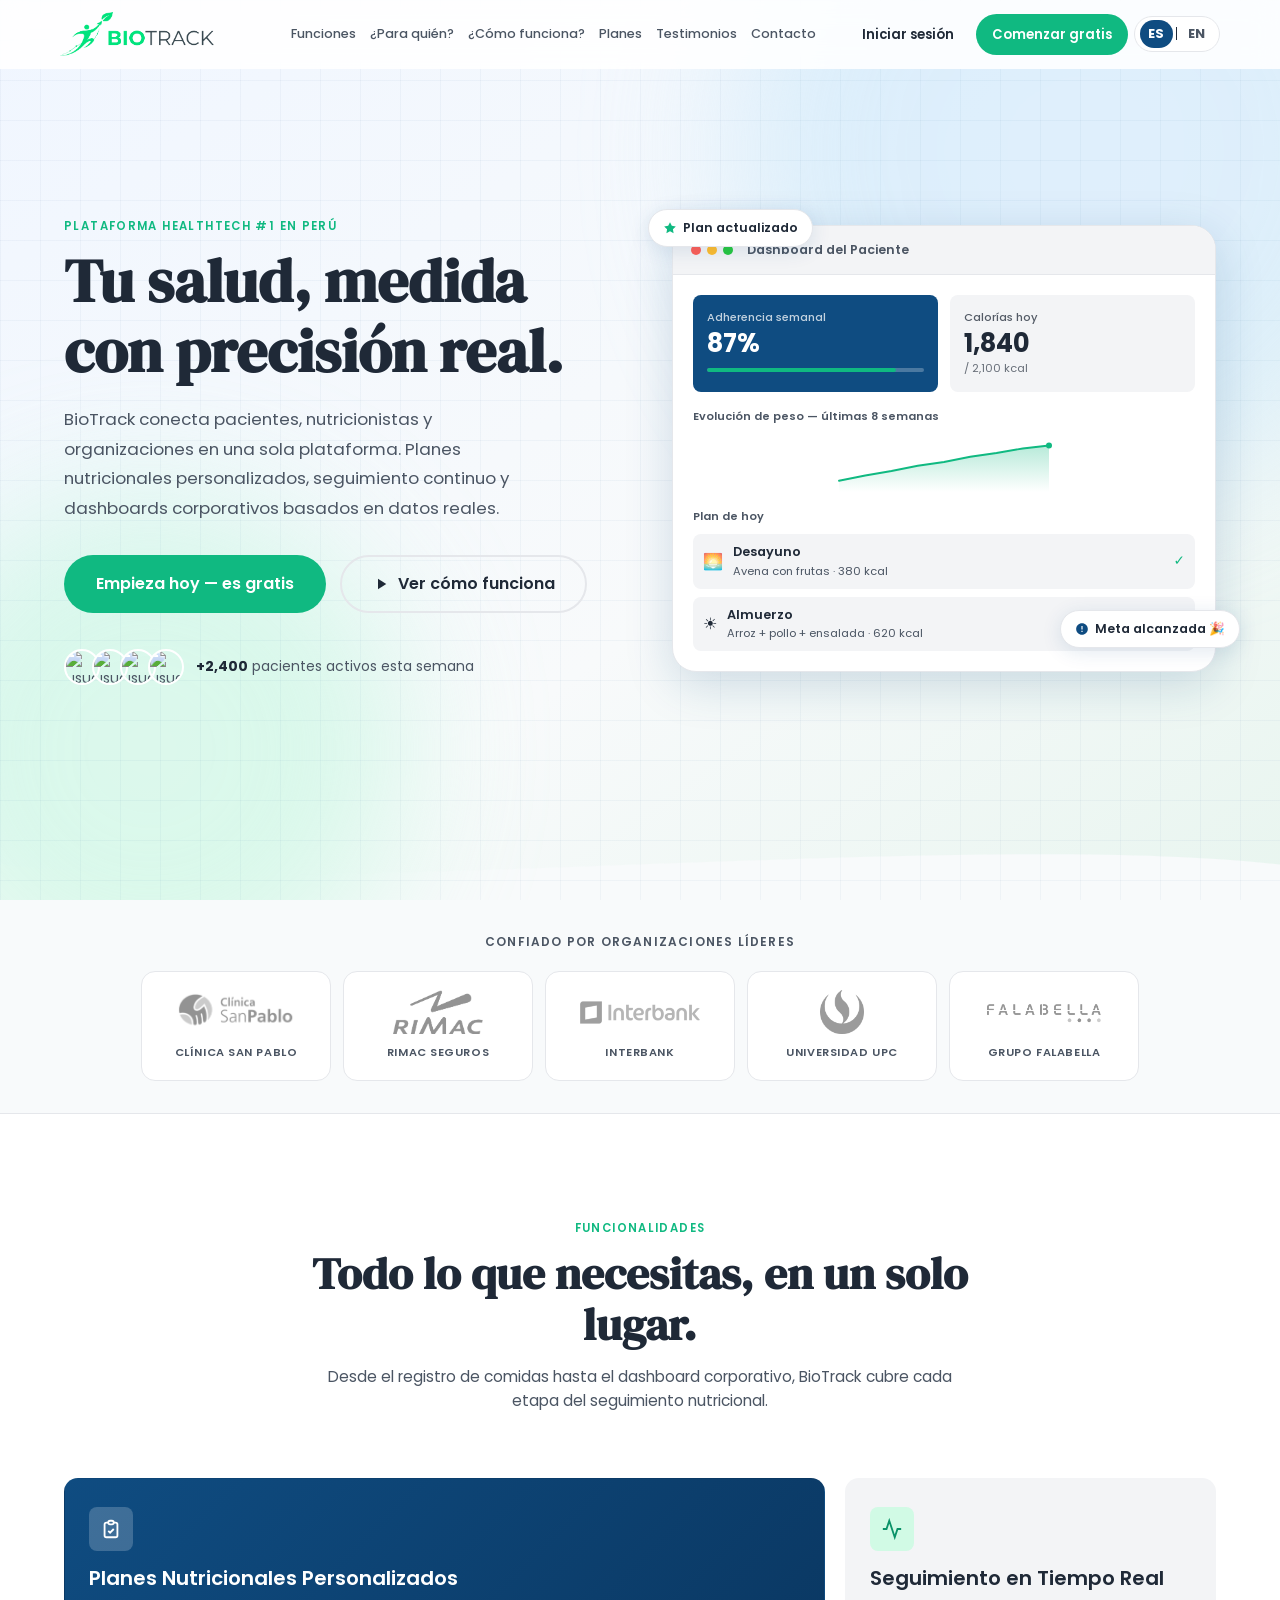
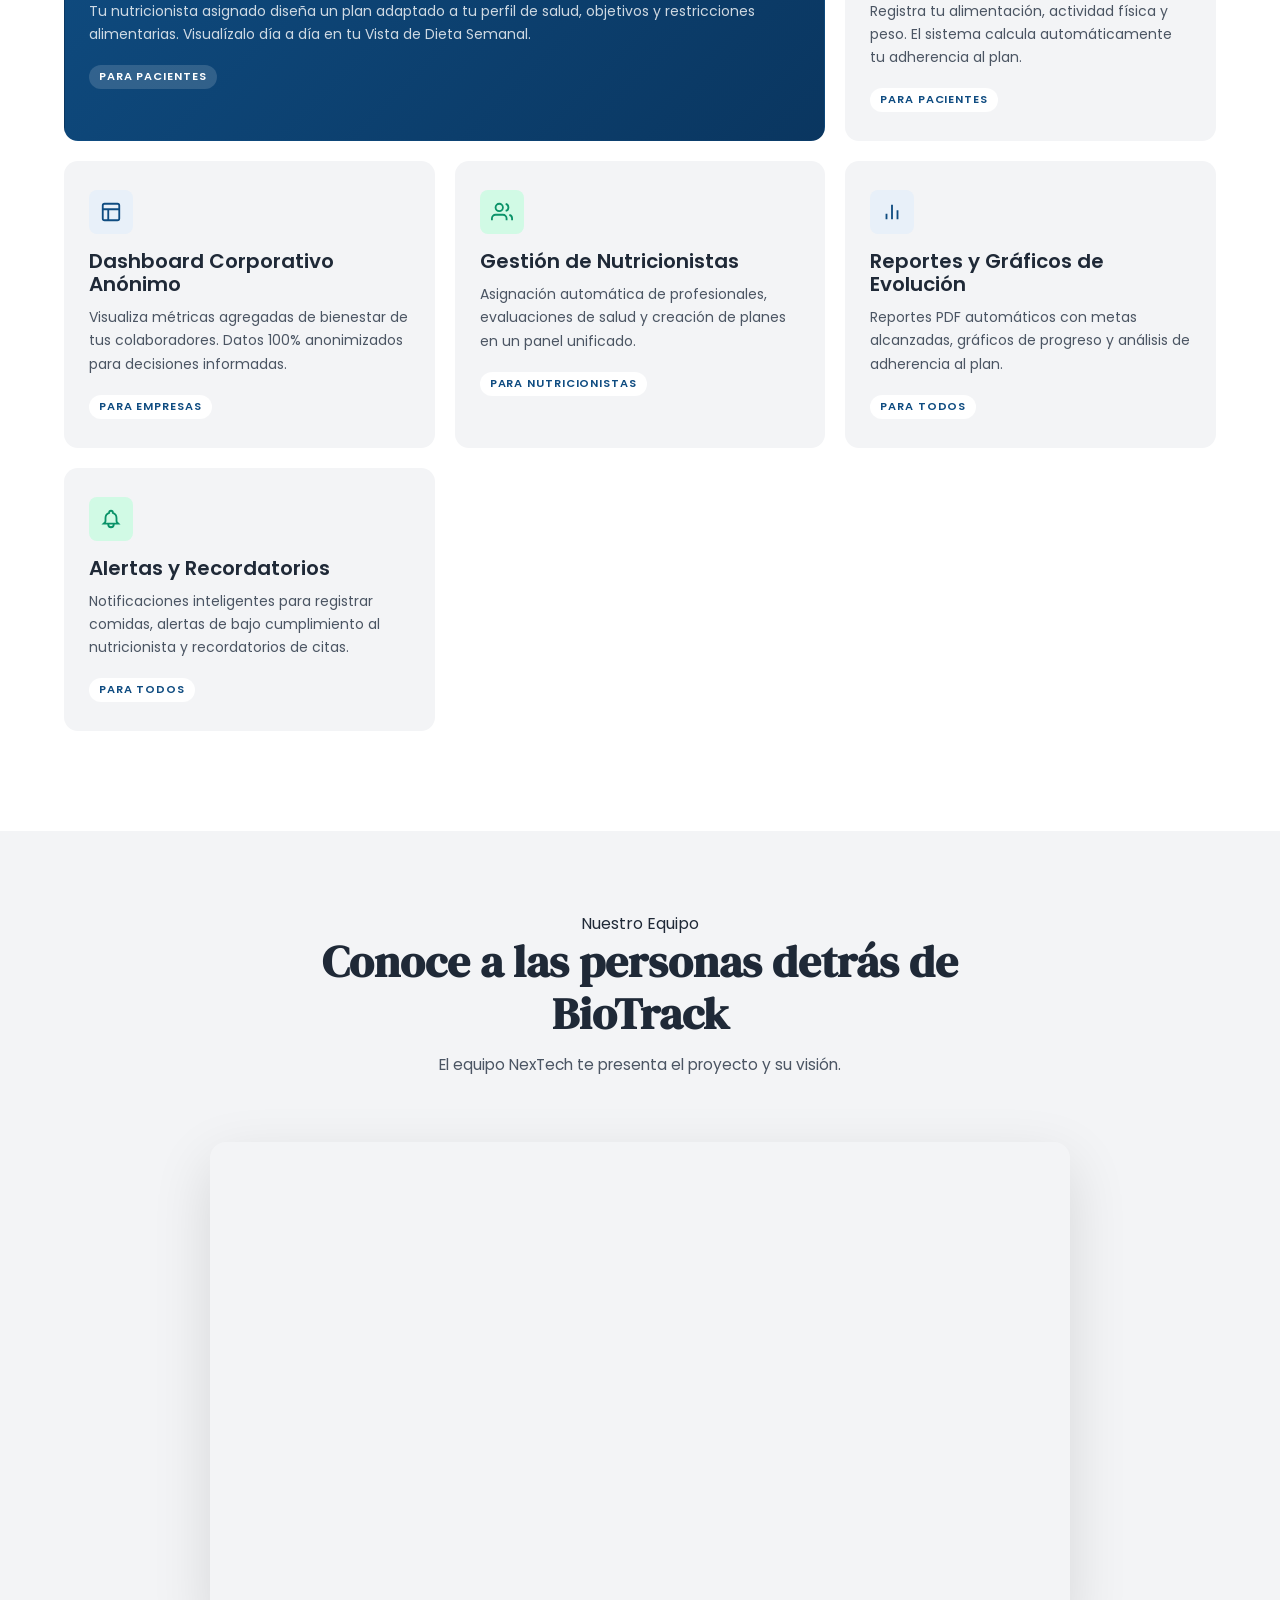
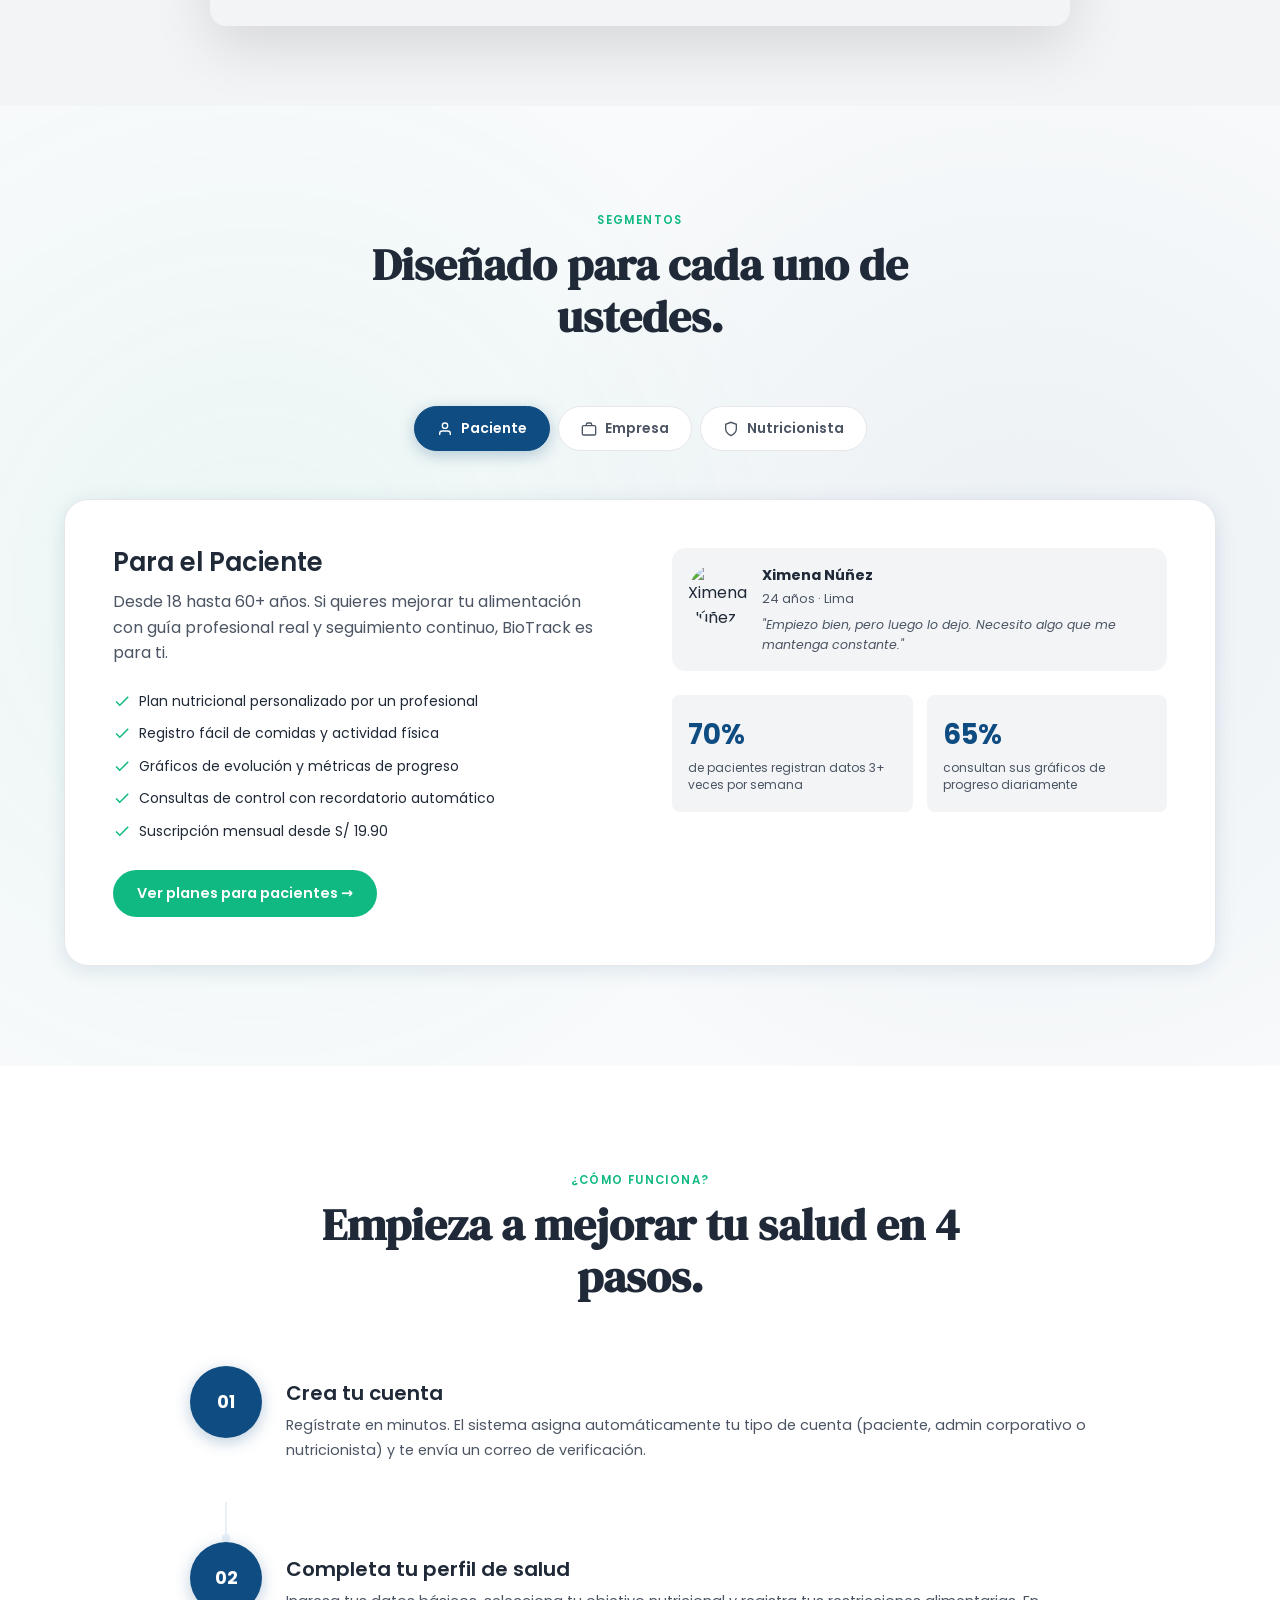
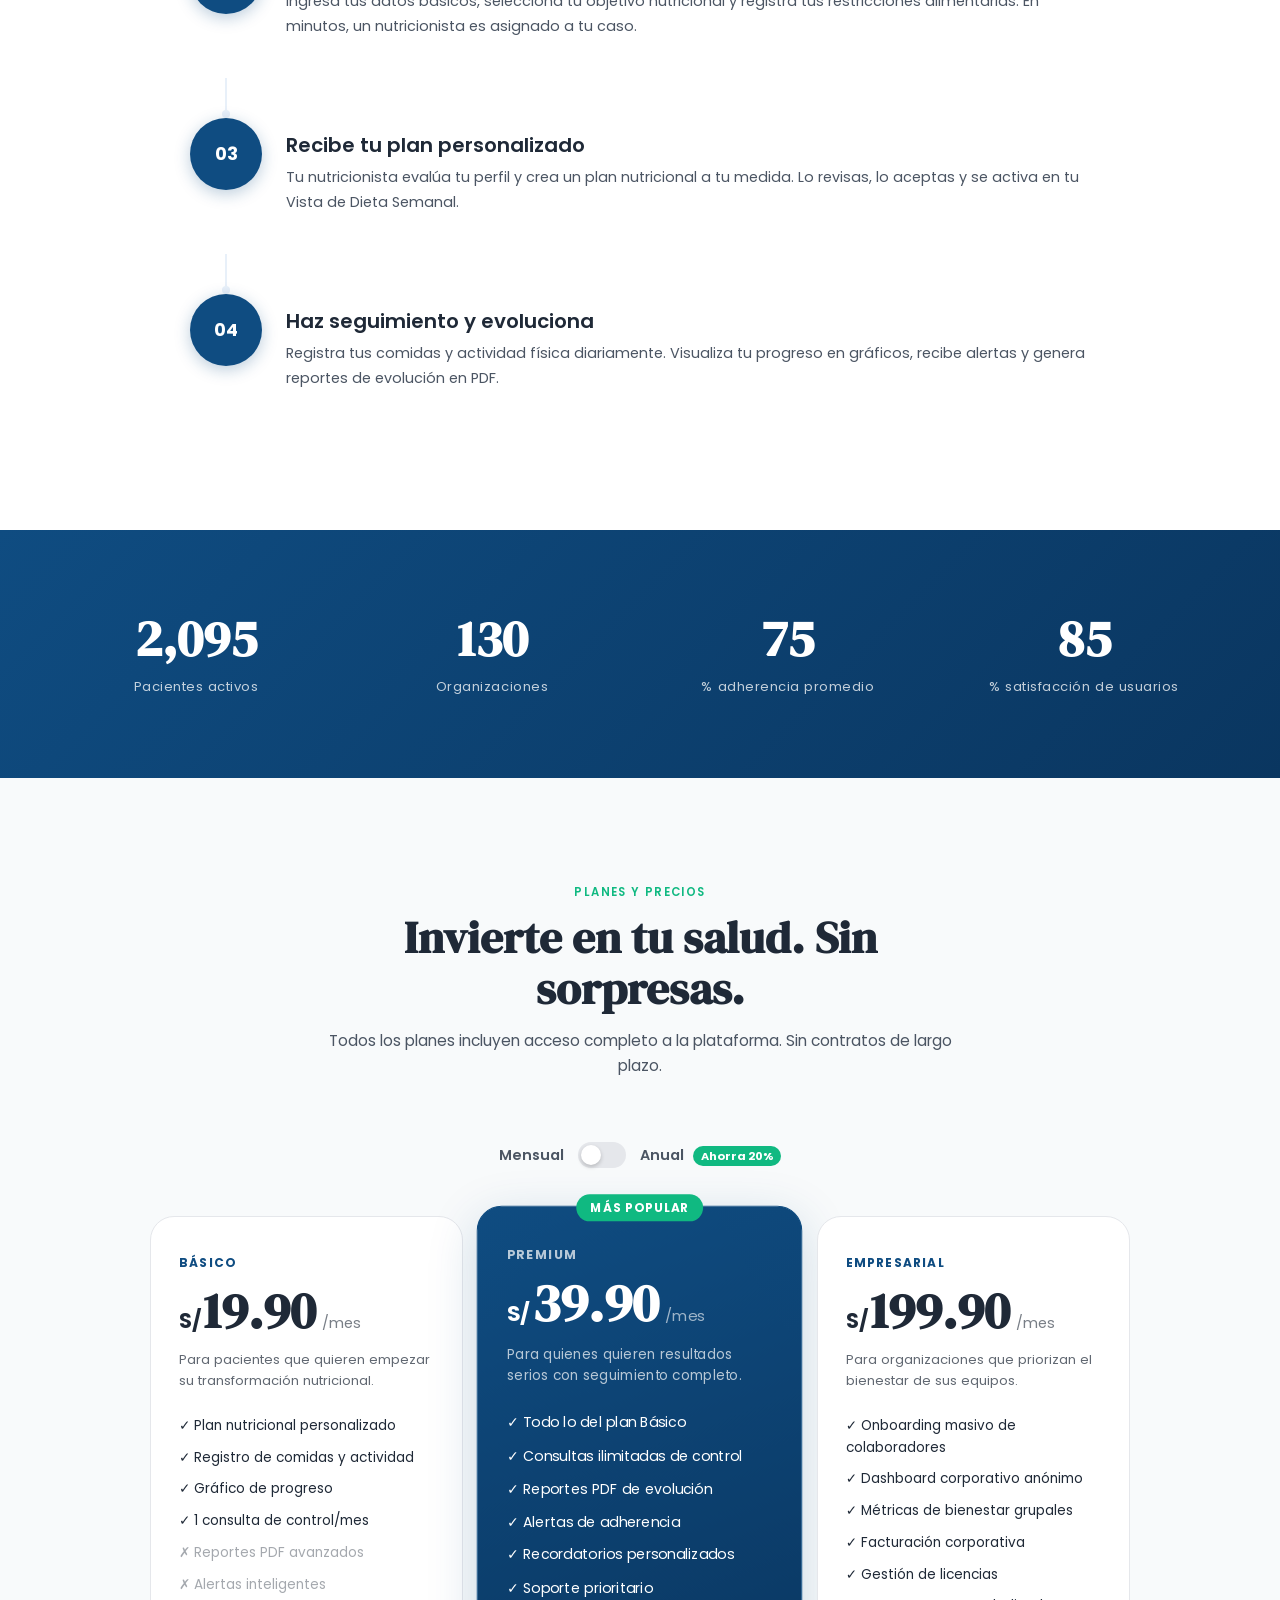
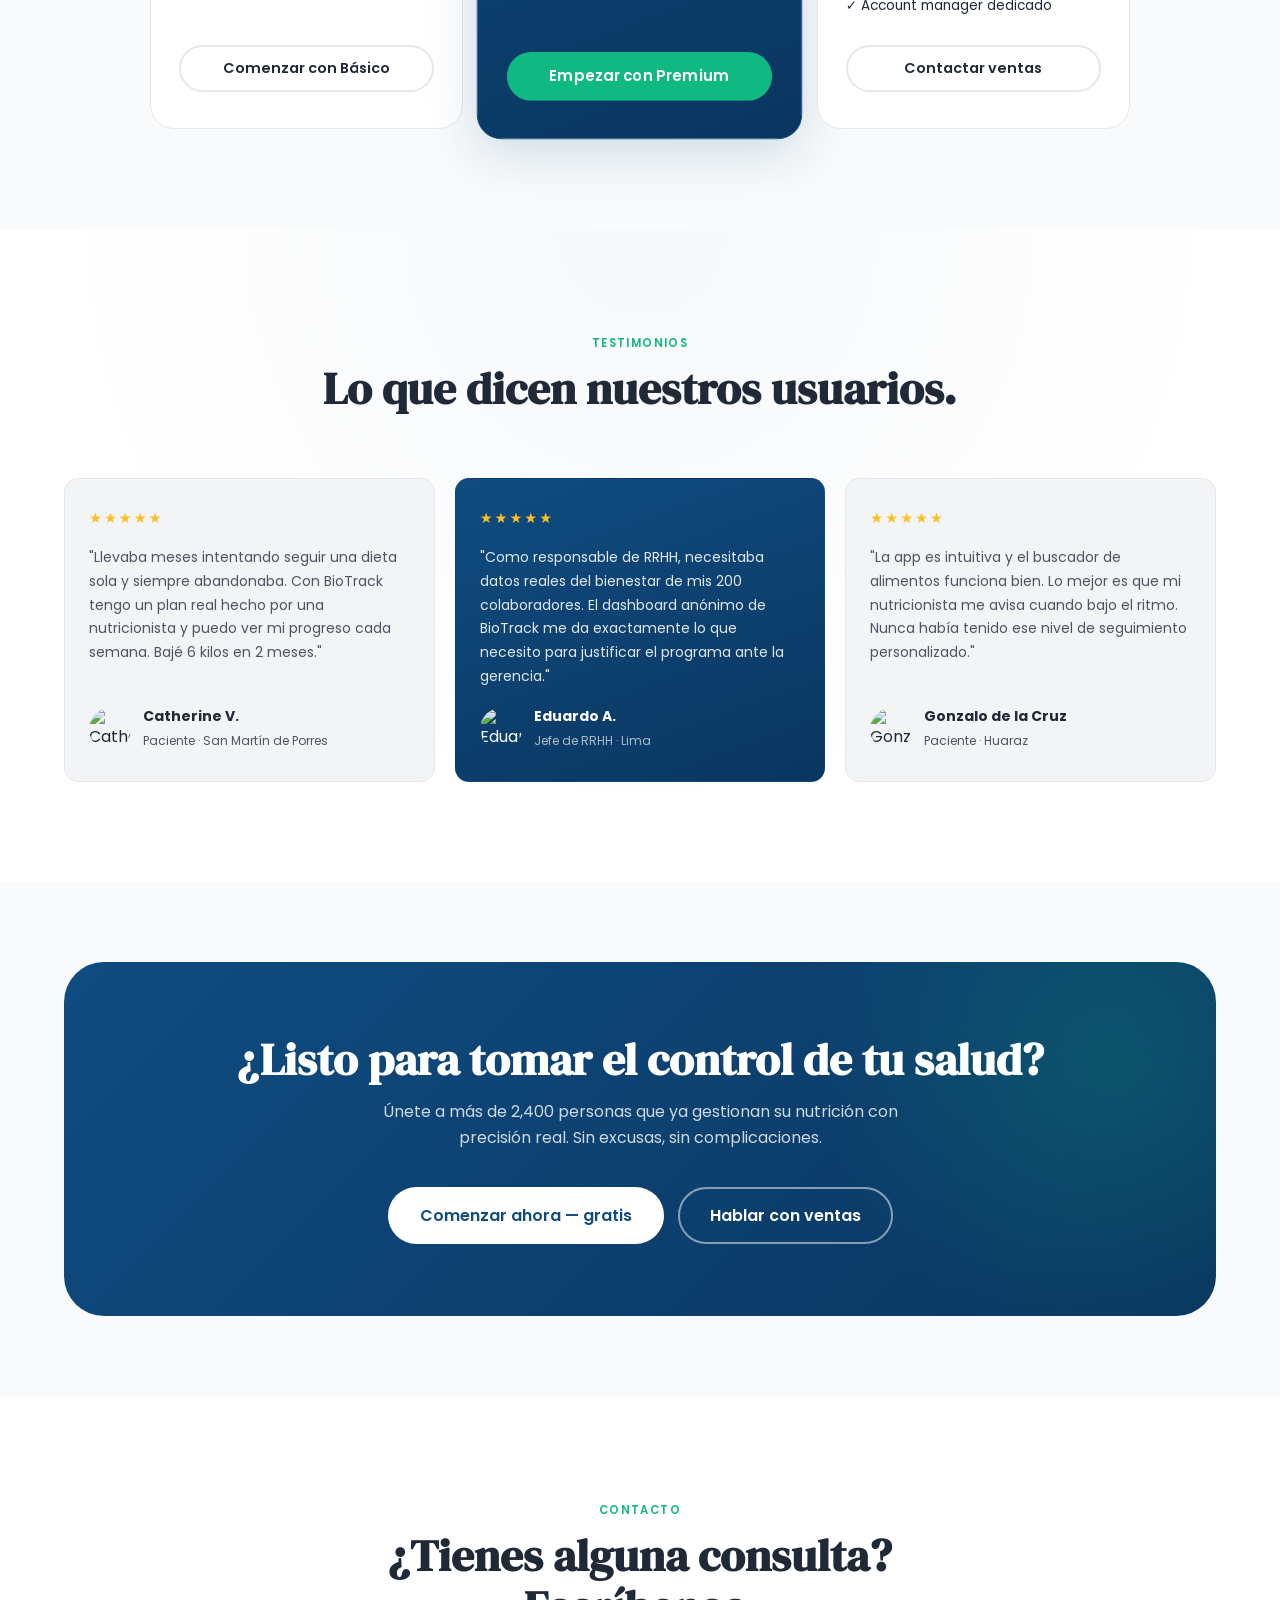
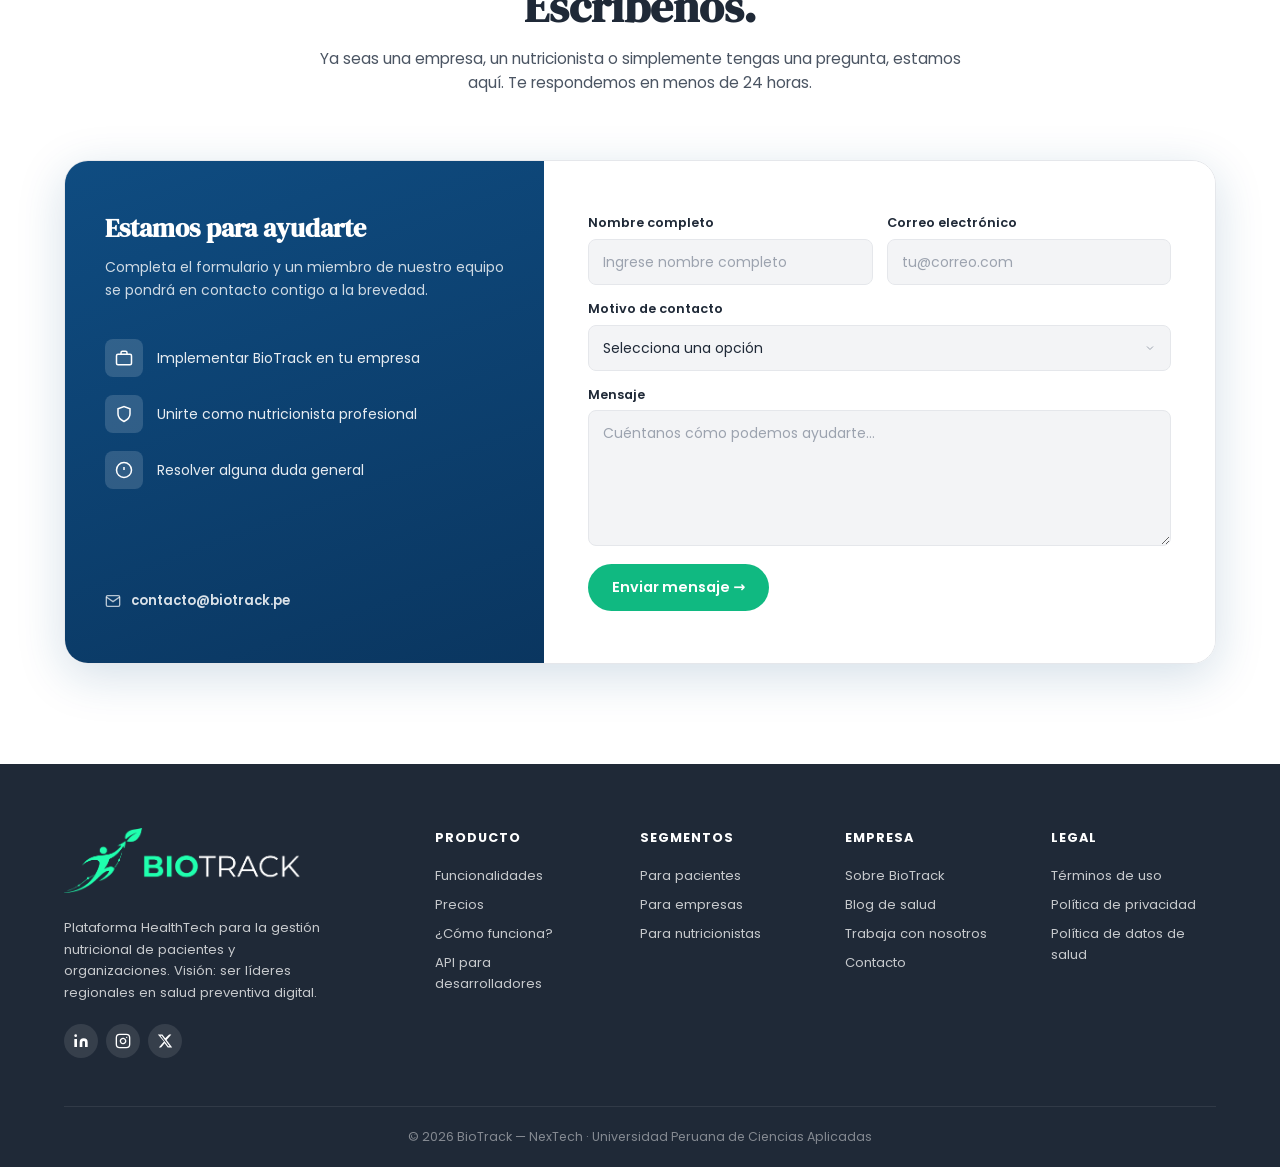
==== commit d5afd144: "fix: update YouTube video link in index.html" ====
--- a/docs/index.html
+++ b/docs/index.html
@@ -321,7 +321,7 @@
       </div>
       <div class="video-wrapper" data-reveal>
         <iframe
-          src="https://www.youtube.com/embed/Nj2XcDcLQQk"
+          src="https://youtu.be/cRJxFXYks3A"
           title="BioTrack — Presentación del equipo NexTech"
           frameborder="0"
           allow="accelerometer; autoplay; clipboard-write; encrypted-media; gyroscope; picture-in-picture"
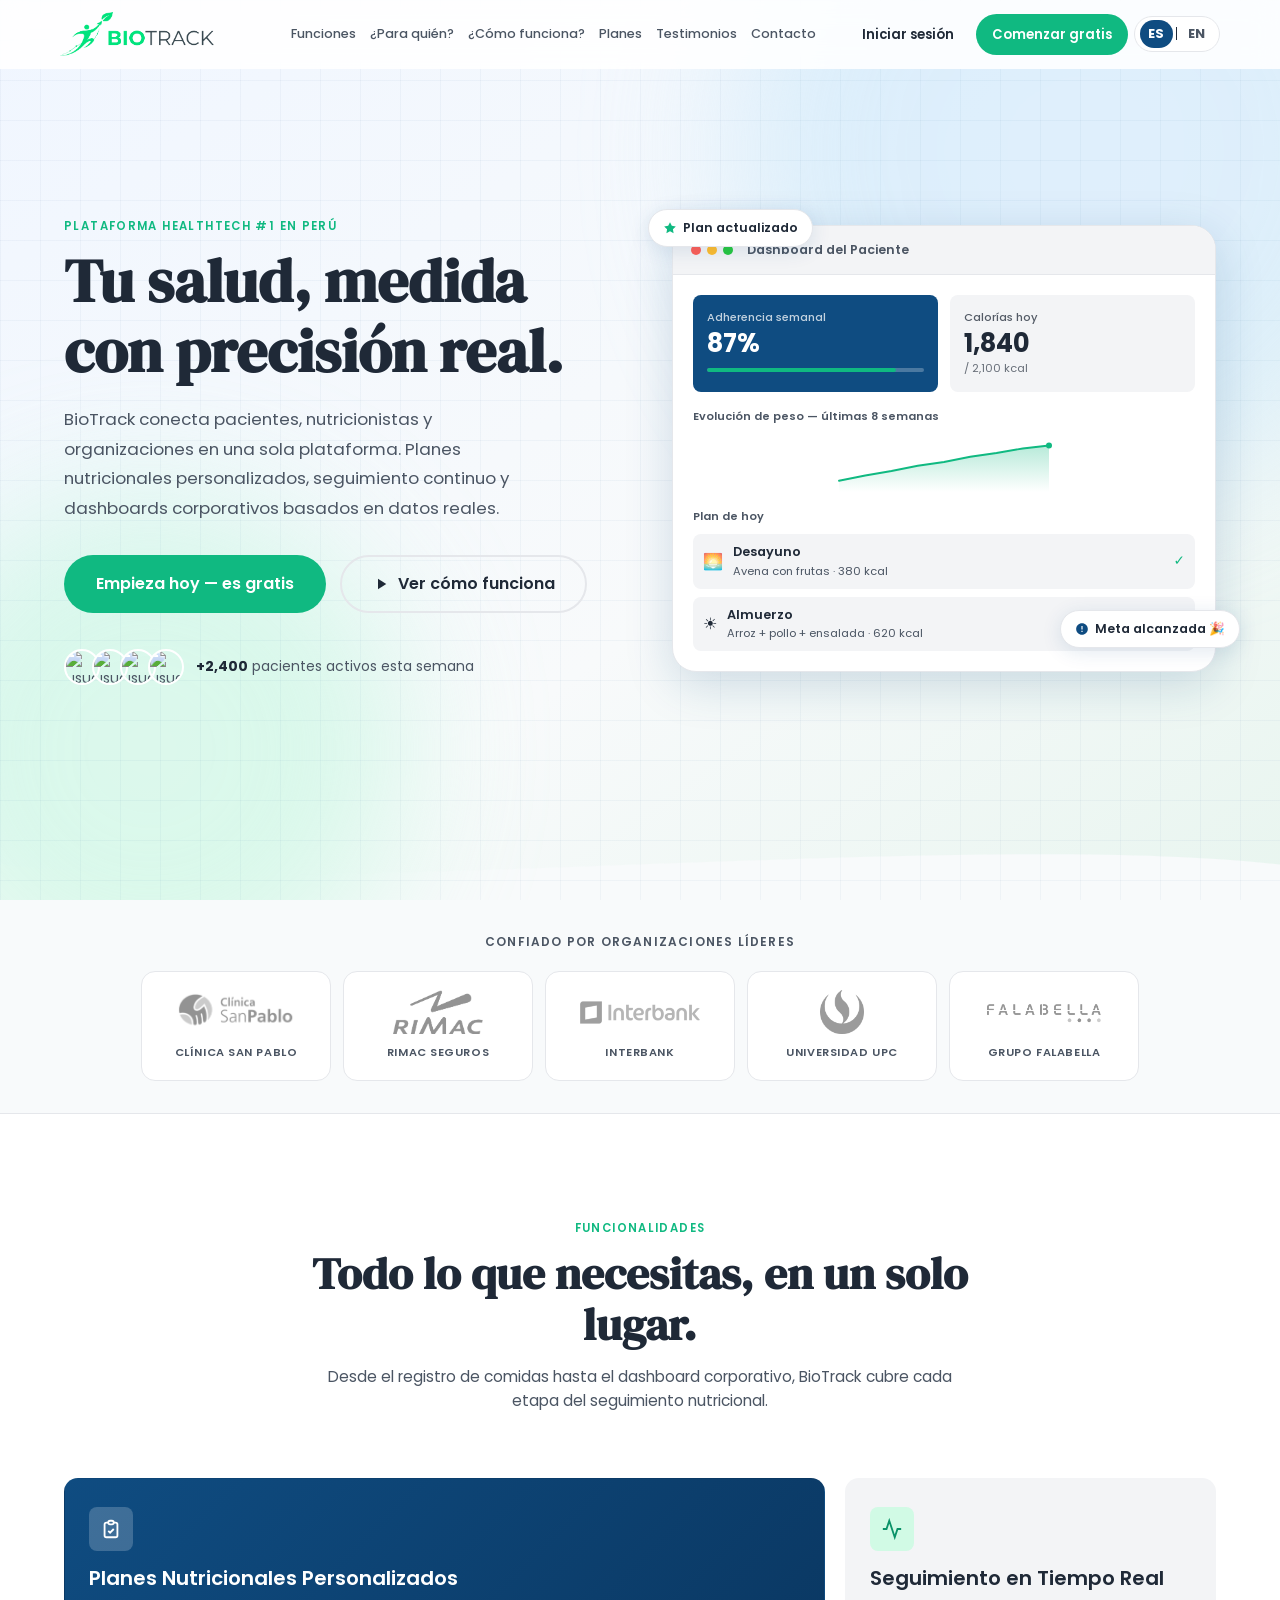
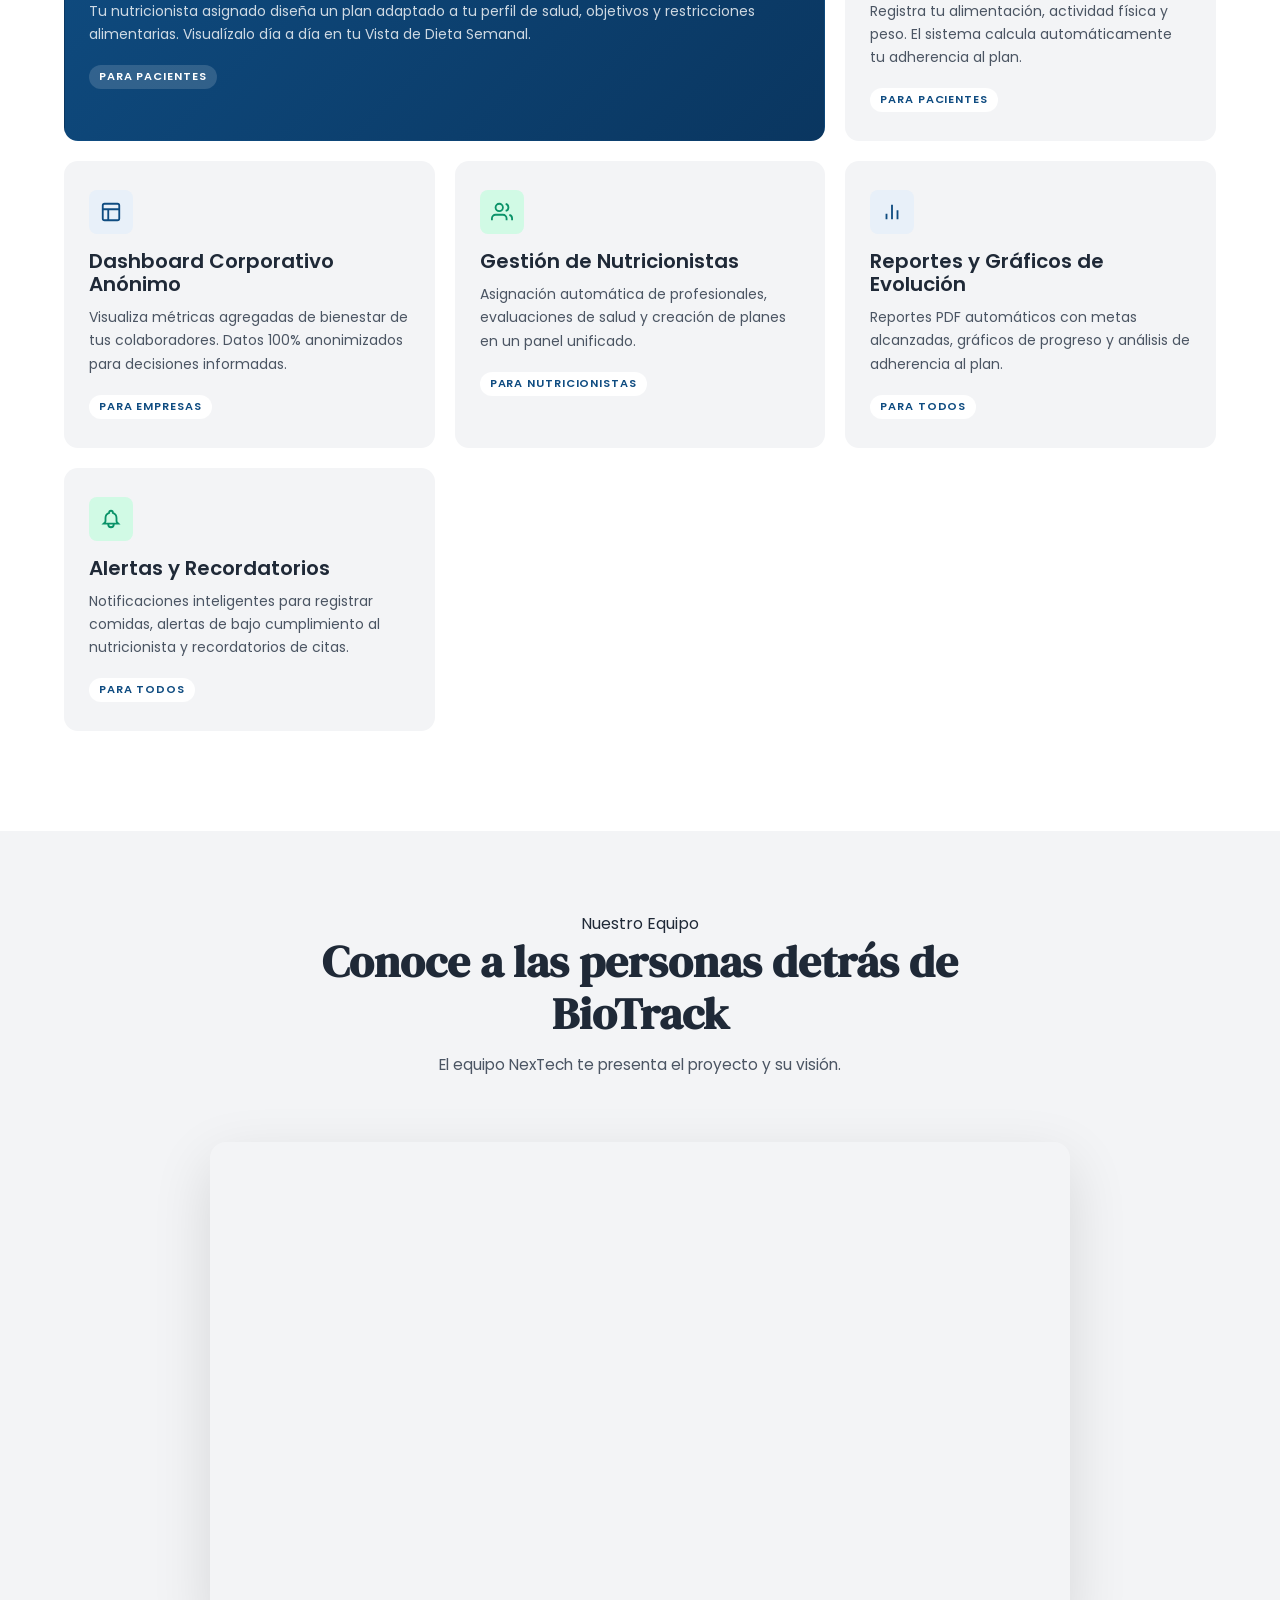
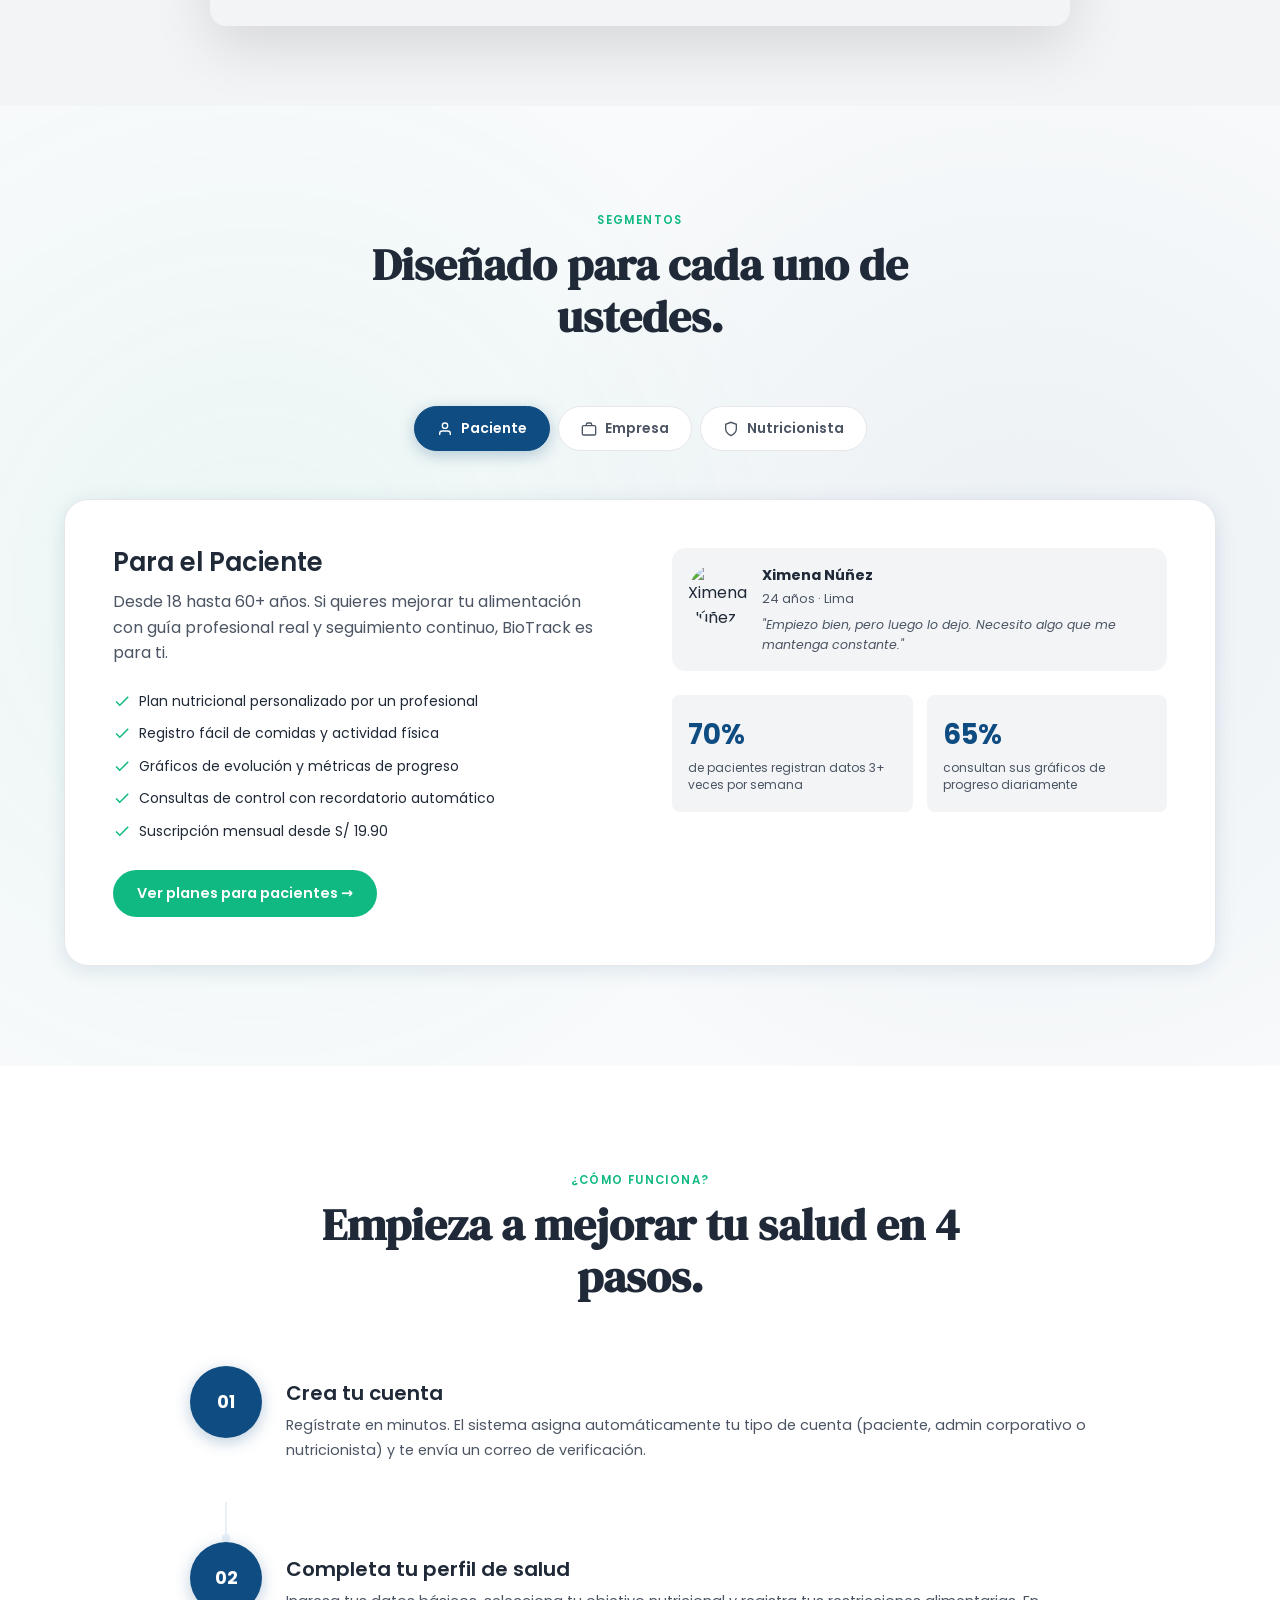
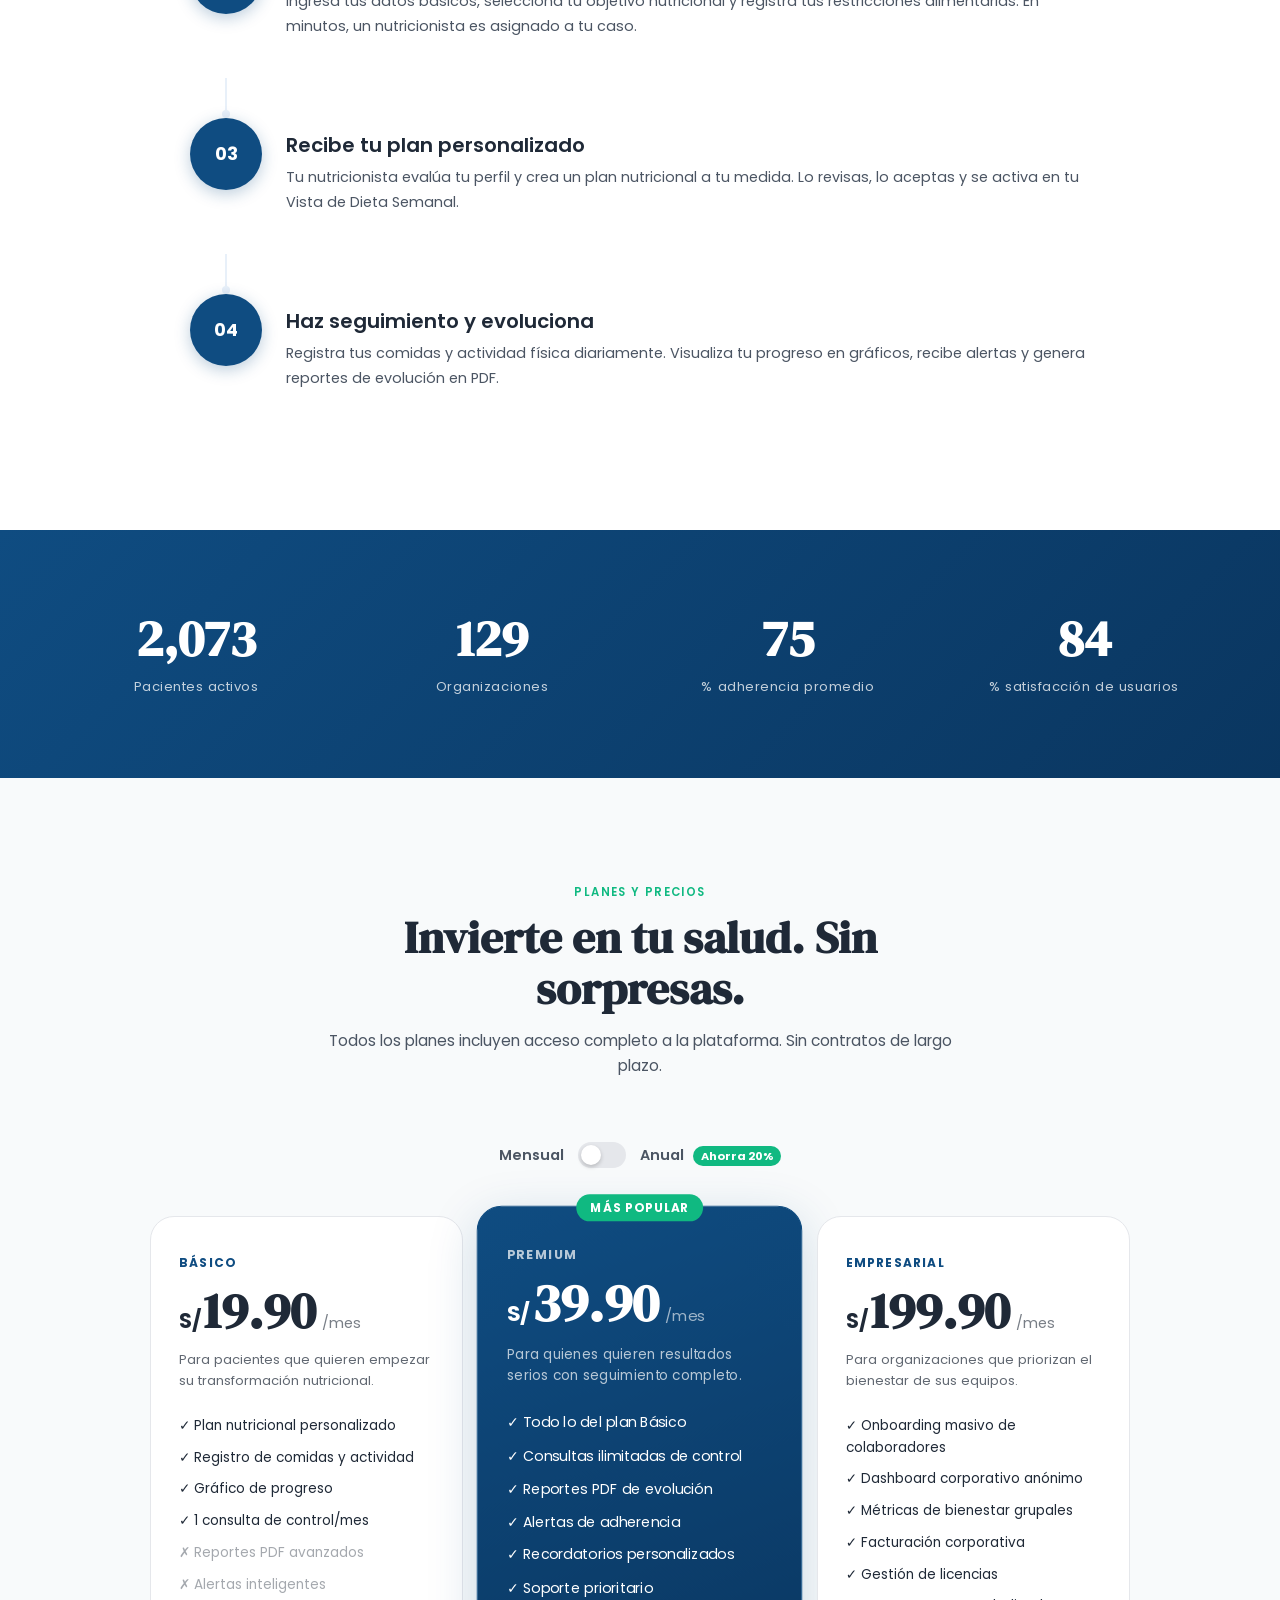
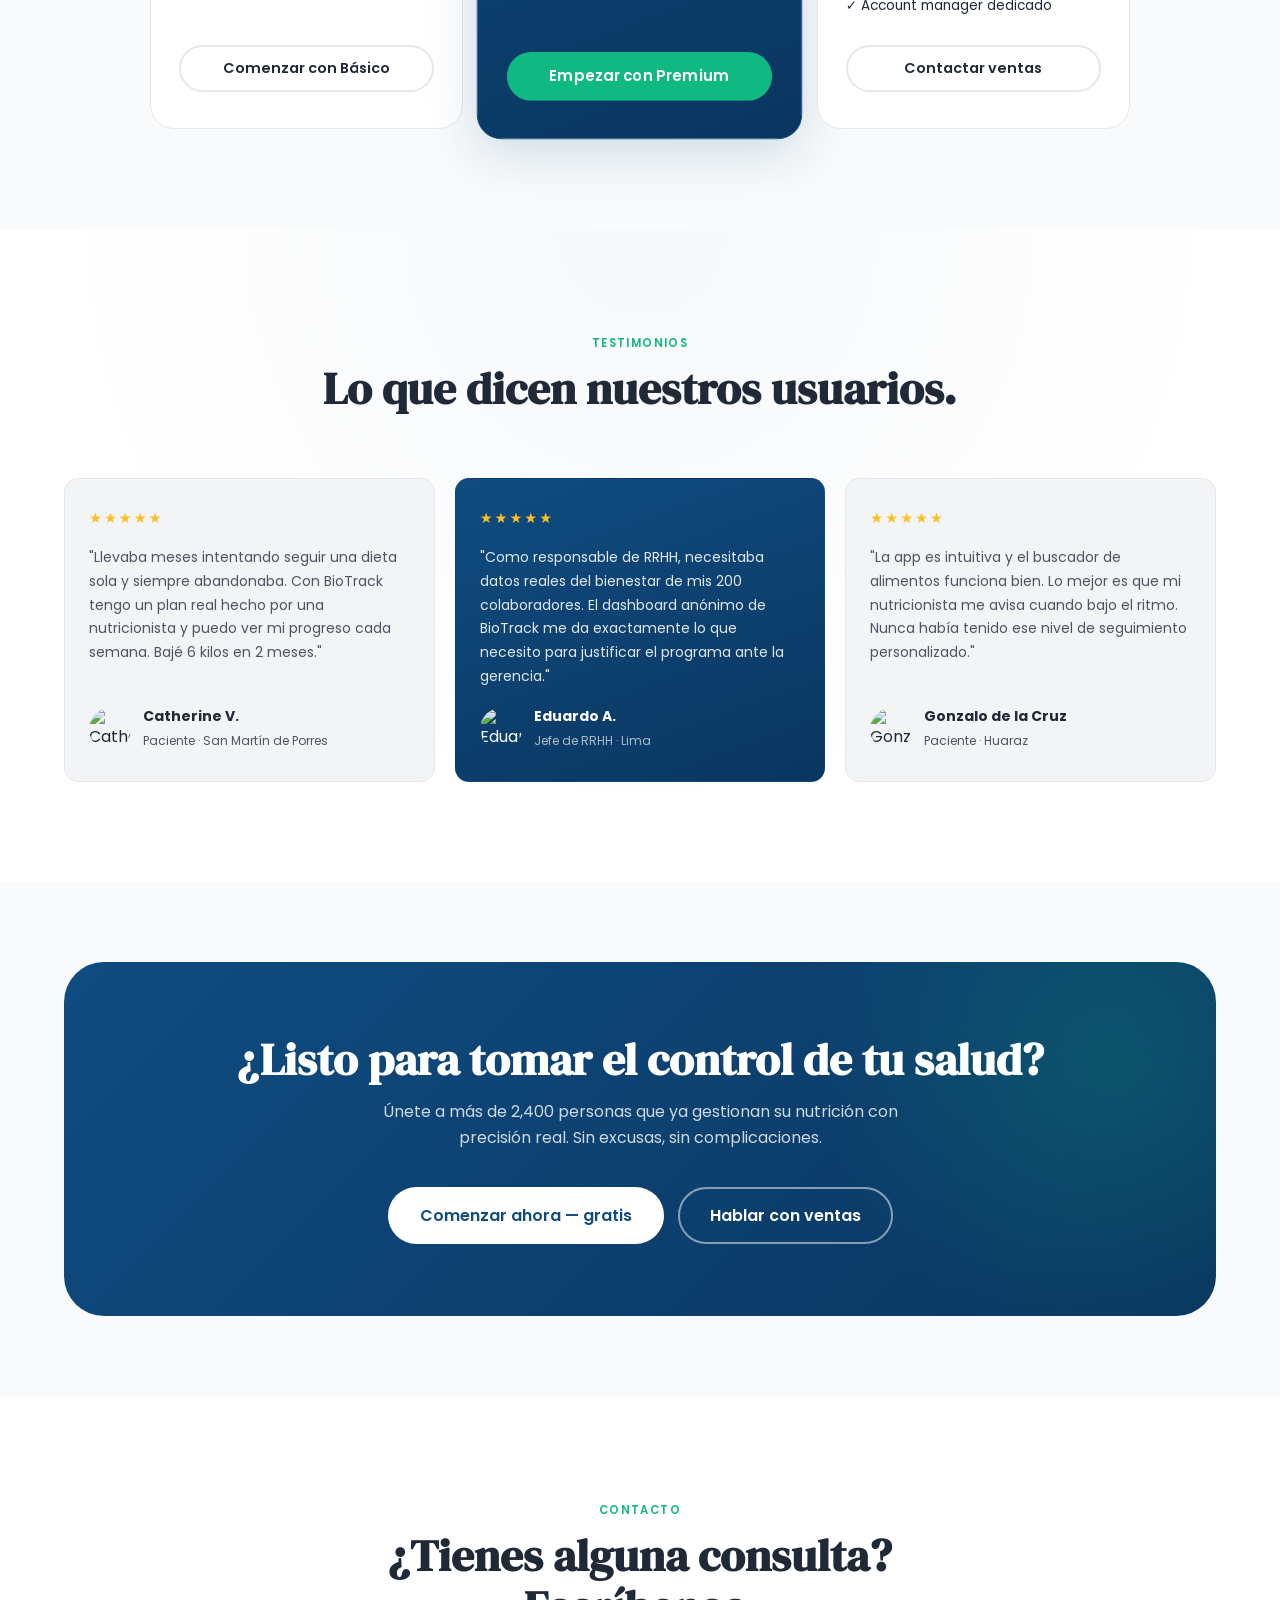
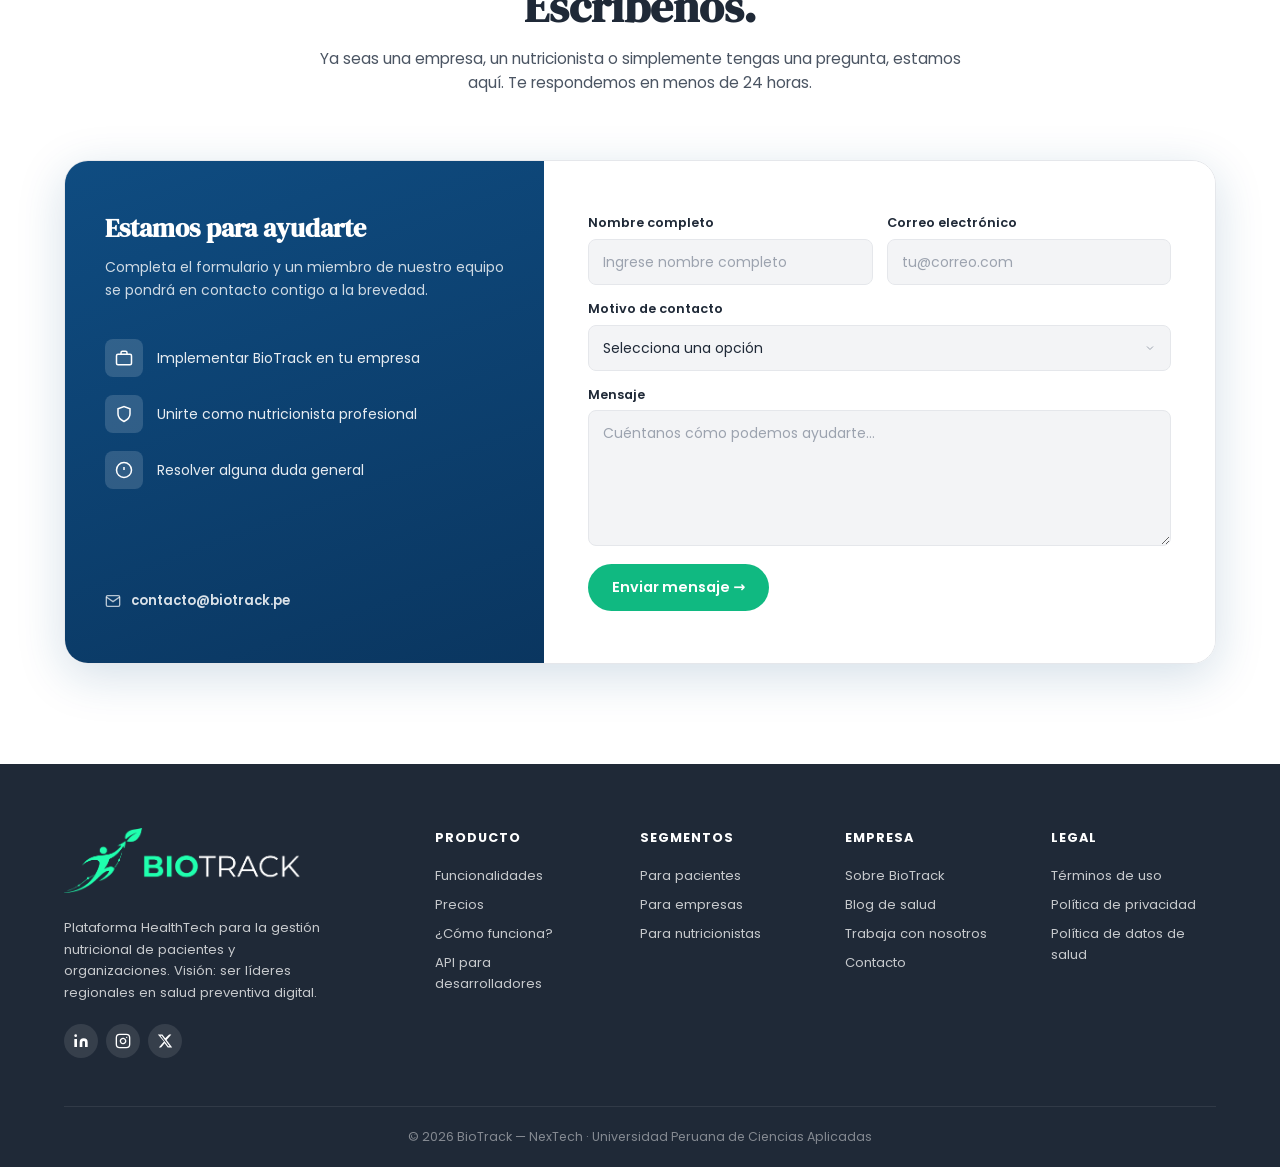
==== commit b2fd97e1: "fix: update YouTube video link in index.html" ====
--- a/docs/index.html
+++ b/docs/index.html
@@ -321,7 +321,7 @@
       </div>
       <div class="video-wrapper" data-reveal>
         <iframe
-          src="https://youtu.be/cRJxFXYks3A"
+          src="https://youtu.be/_Z5p-qnRXZE"
           title="BioTrack — Presentación del equipo NexTech"
           frameborder="0"
           allow="accelerometer; autoplay; clipboard-write; encrypted-media; gyroscope; picture-in-picture"
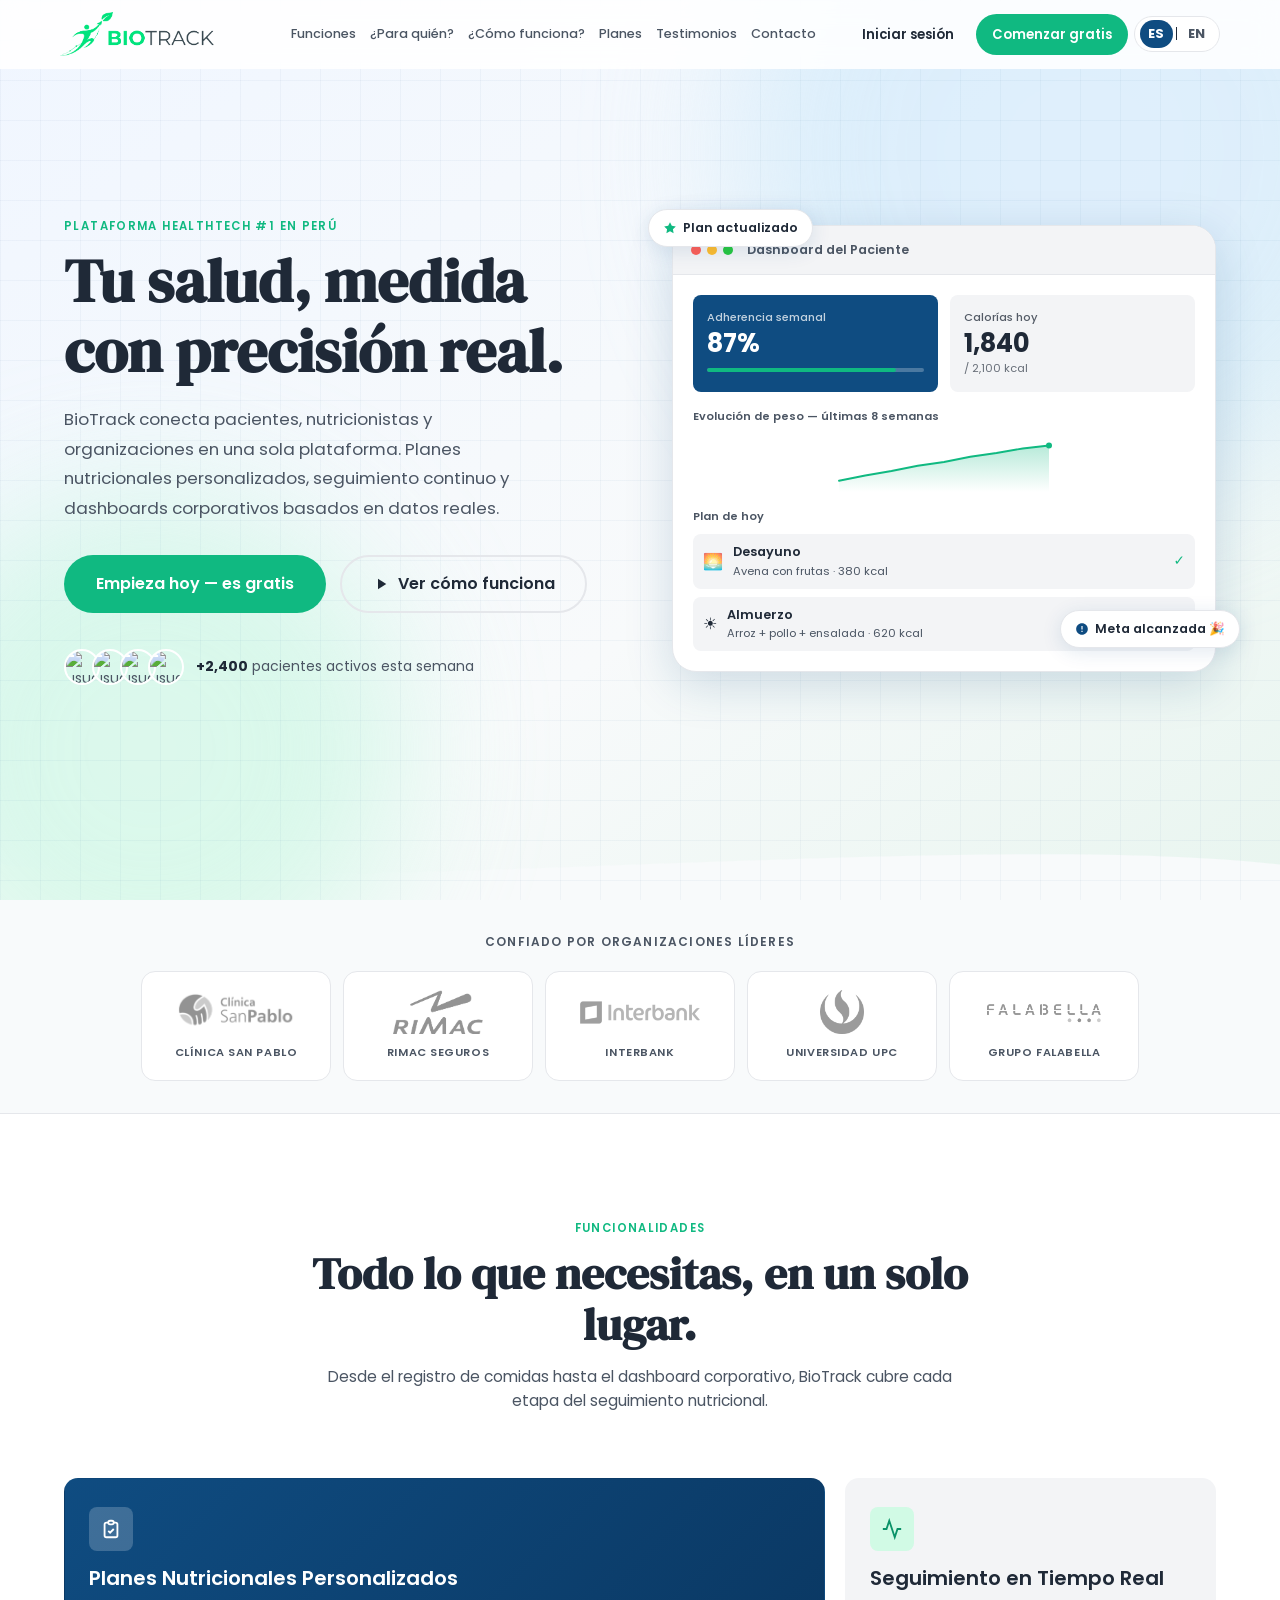
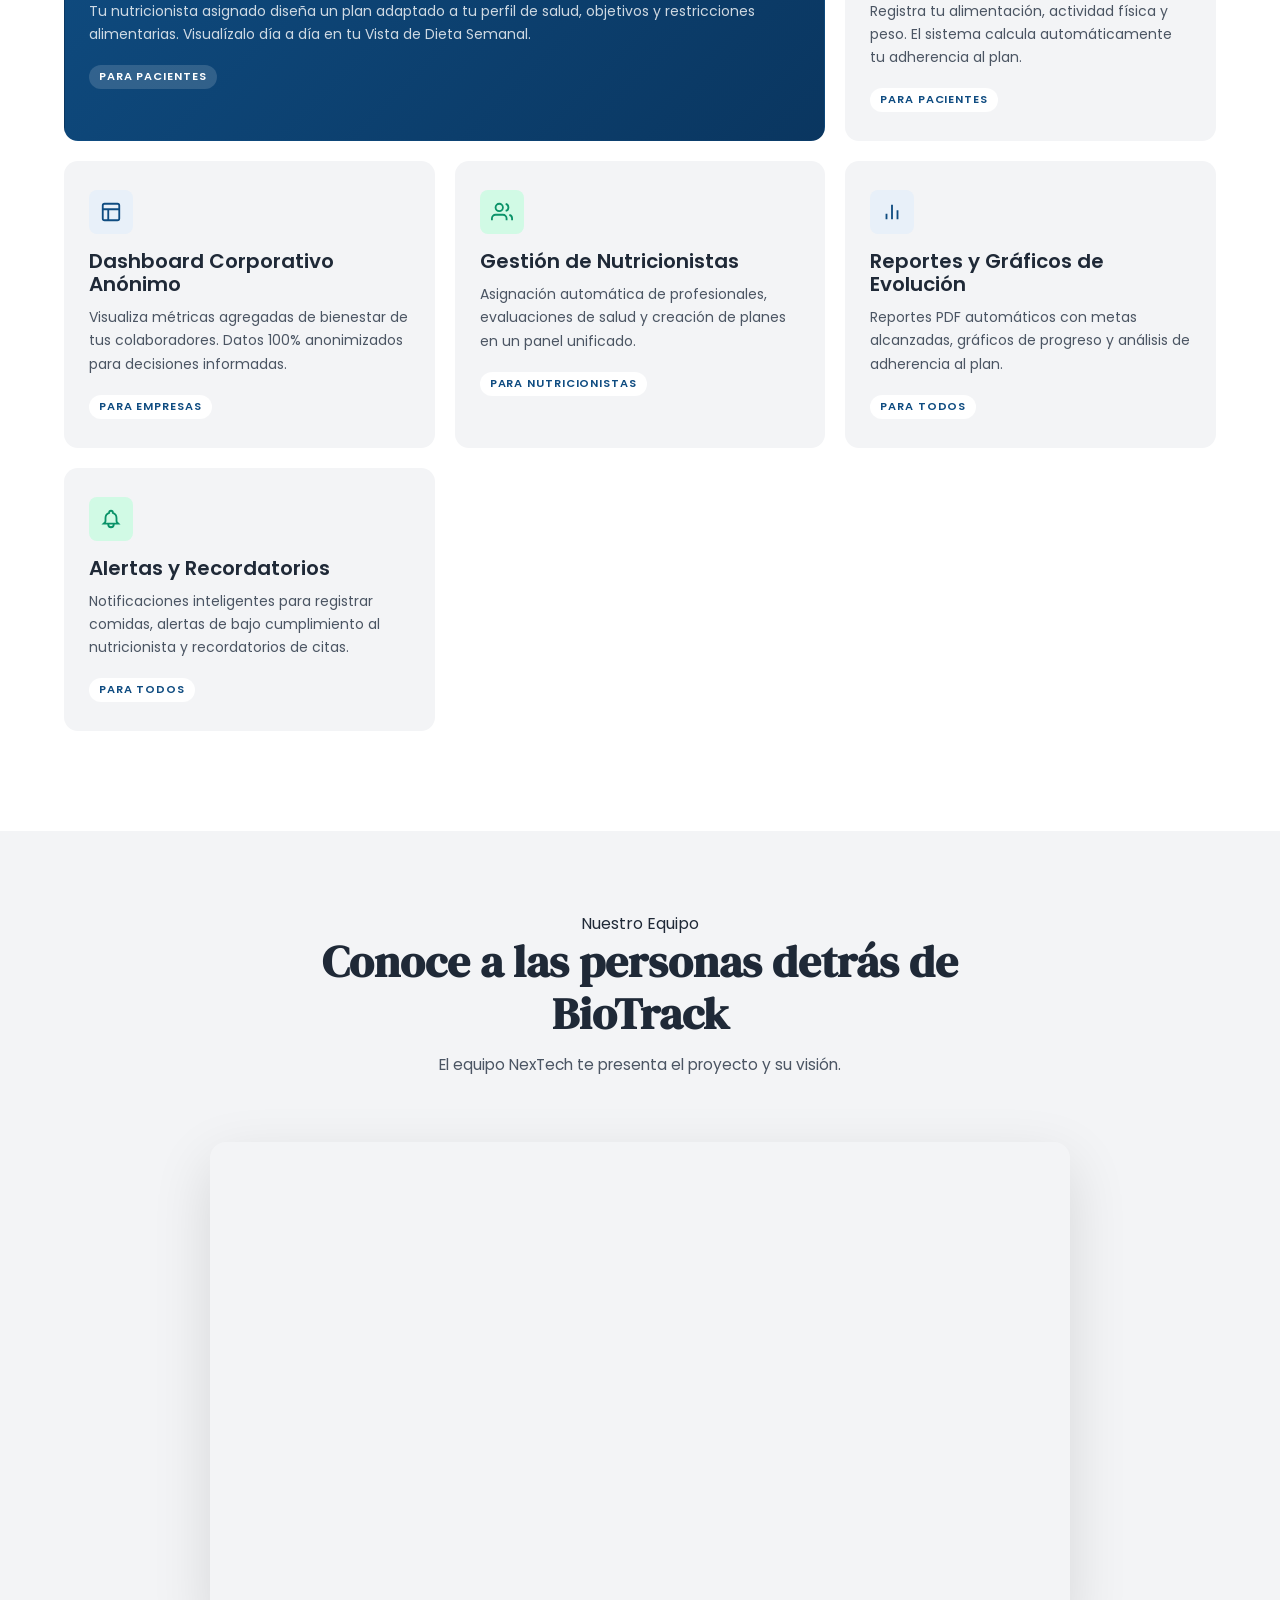
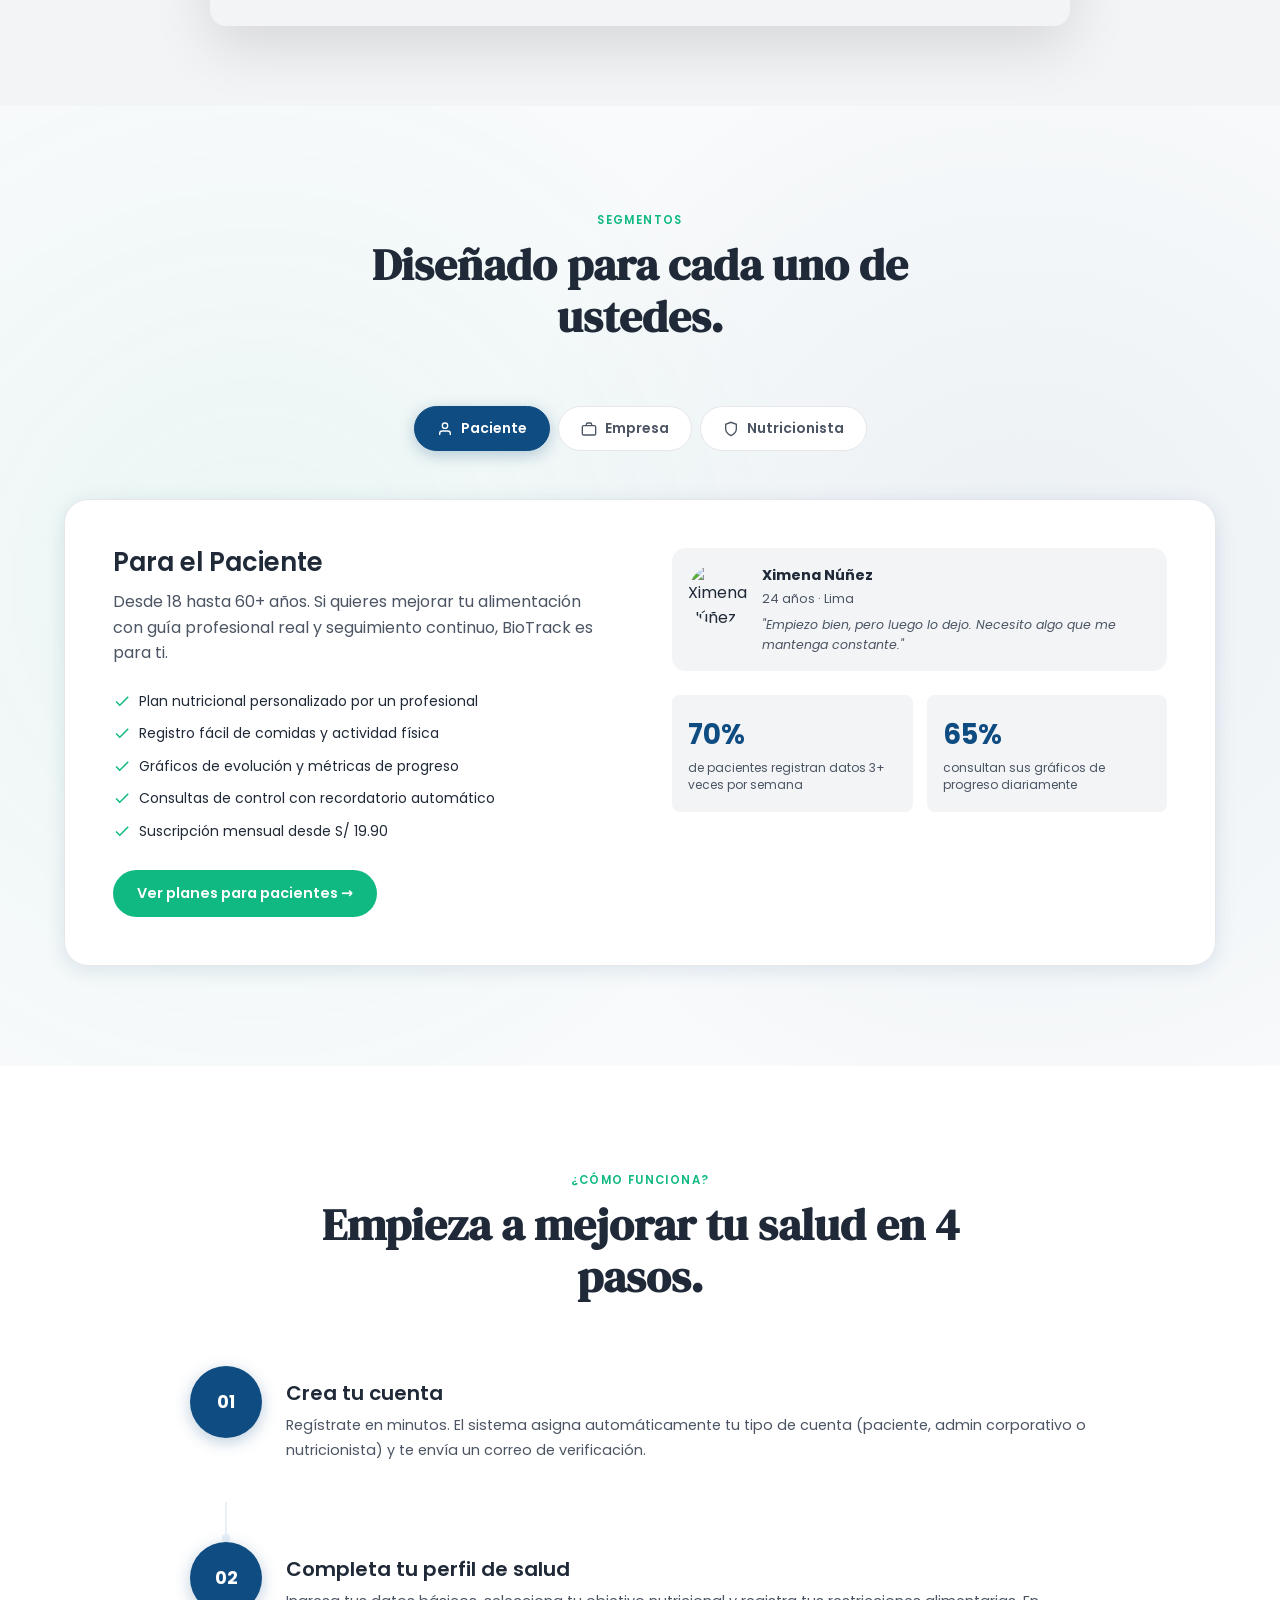
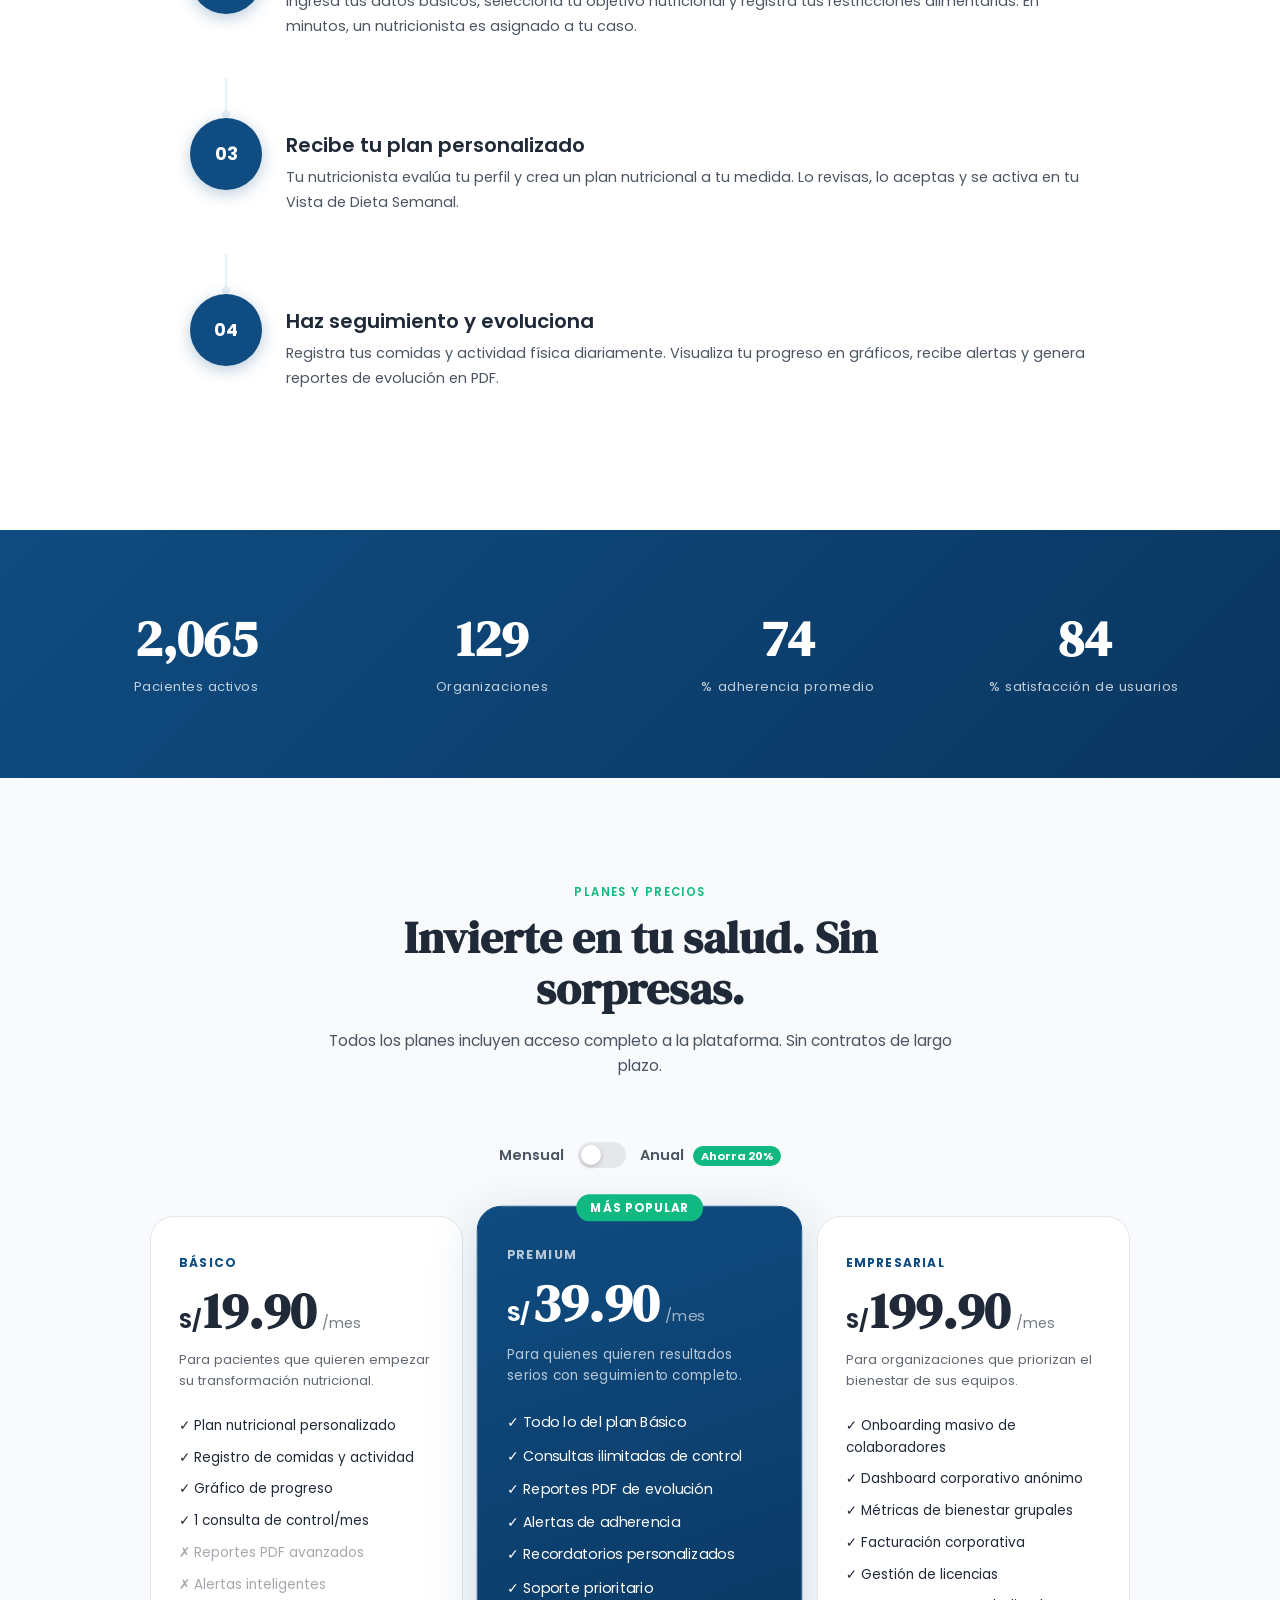
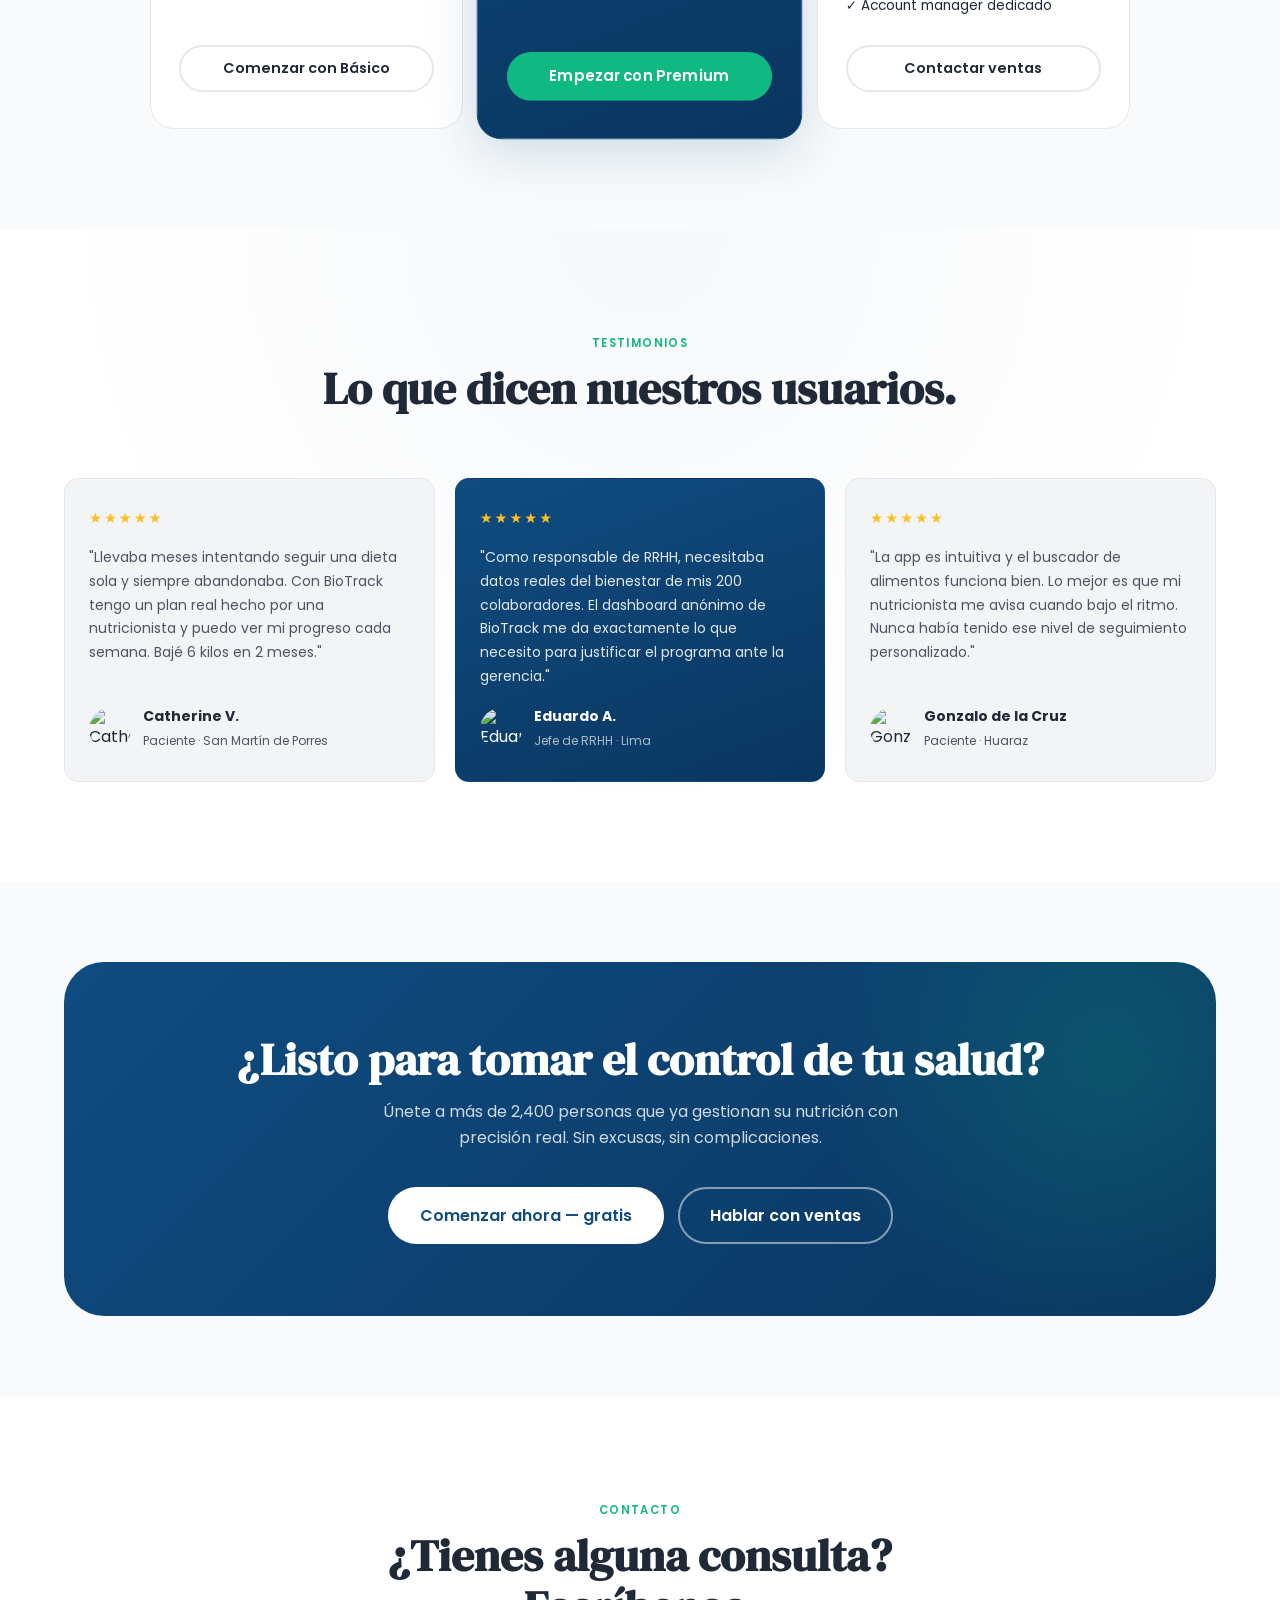
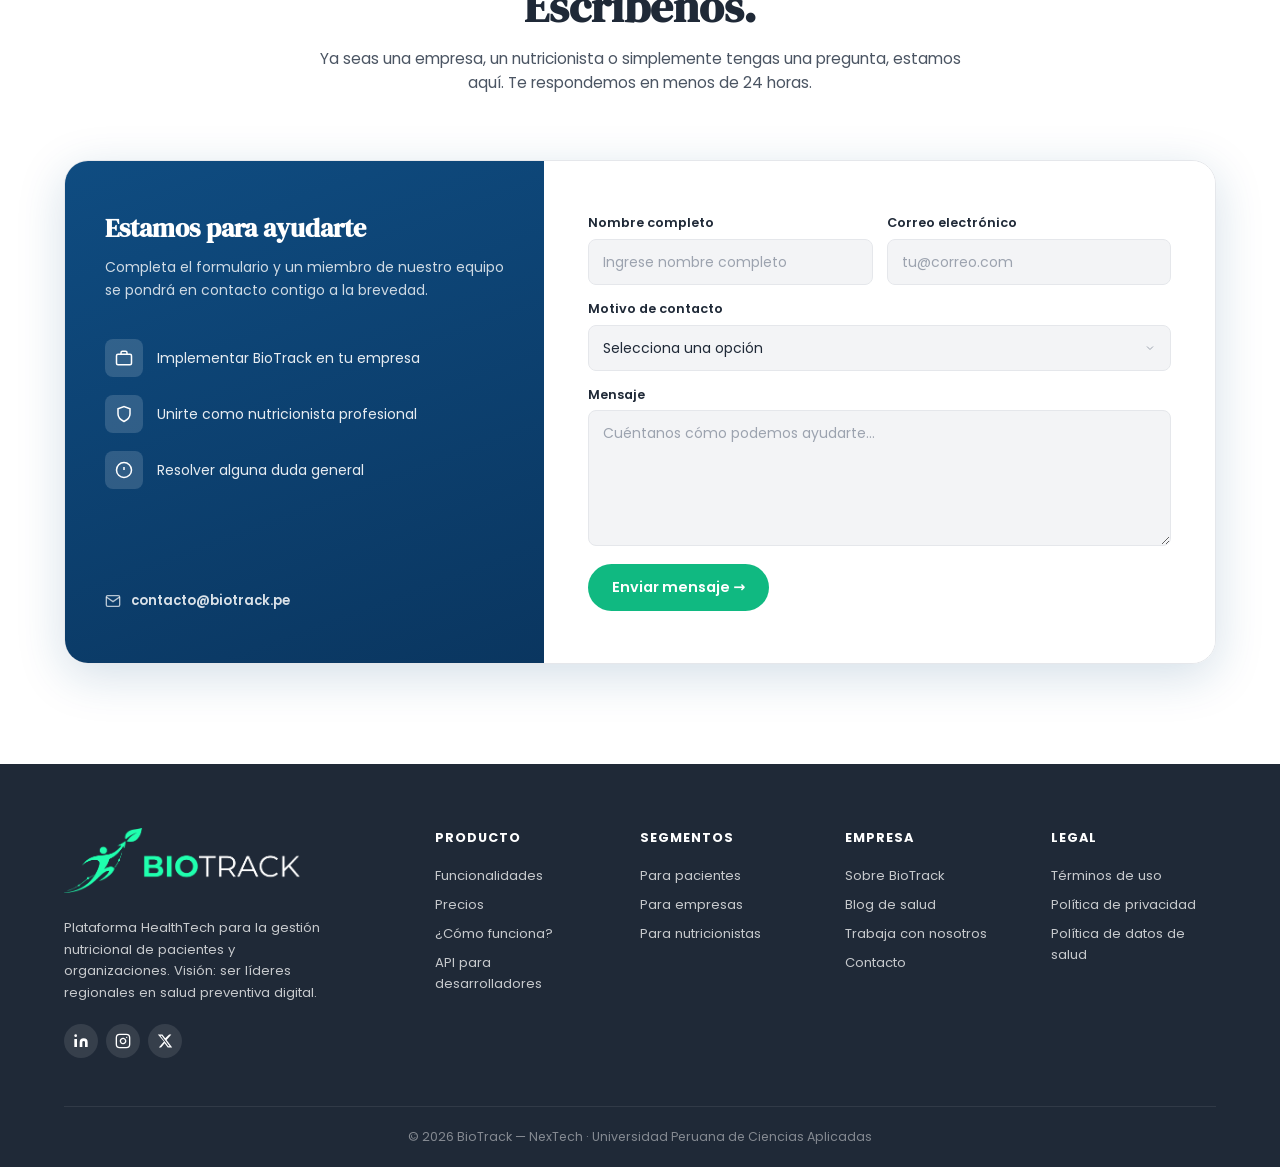
==== commit 7b6dc476: "fix: update YouTube video link in index.html" ====
--- a/docs/index.html
+++ b/docs/index.html
@@ -321,7 +321,7 @@
       </div>
       <div class="video-wrapper" data-reveal>
         <iframe
-          src="https://youtu.be/_Z5p-qnRXZE"
+          src="https://youtu.be/r8k7QNGuwMk"
           title="BioTrack — Presentación del equipo NexTech"
           frameborder="0"
           allow="accelerometer; autoplay; clipboard-write; encrypted-media; gyroscope; picture-in-picture"
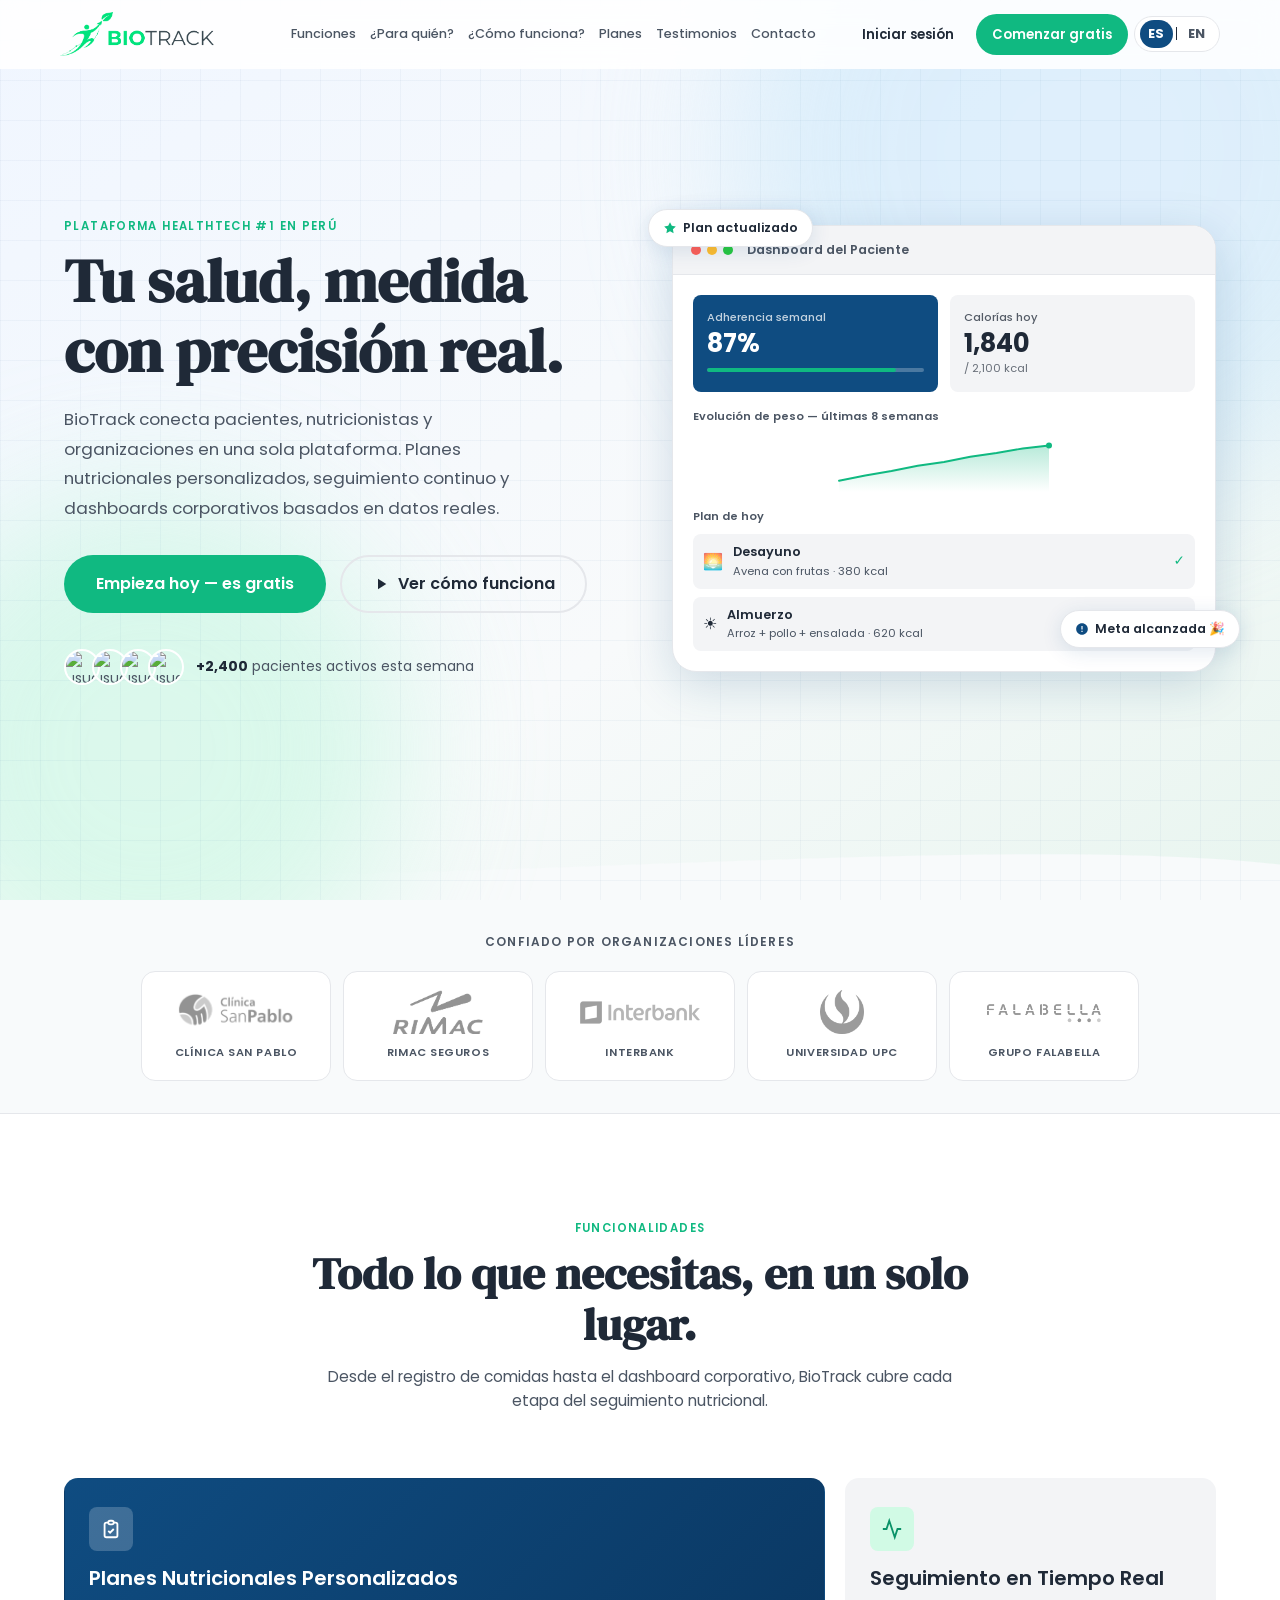
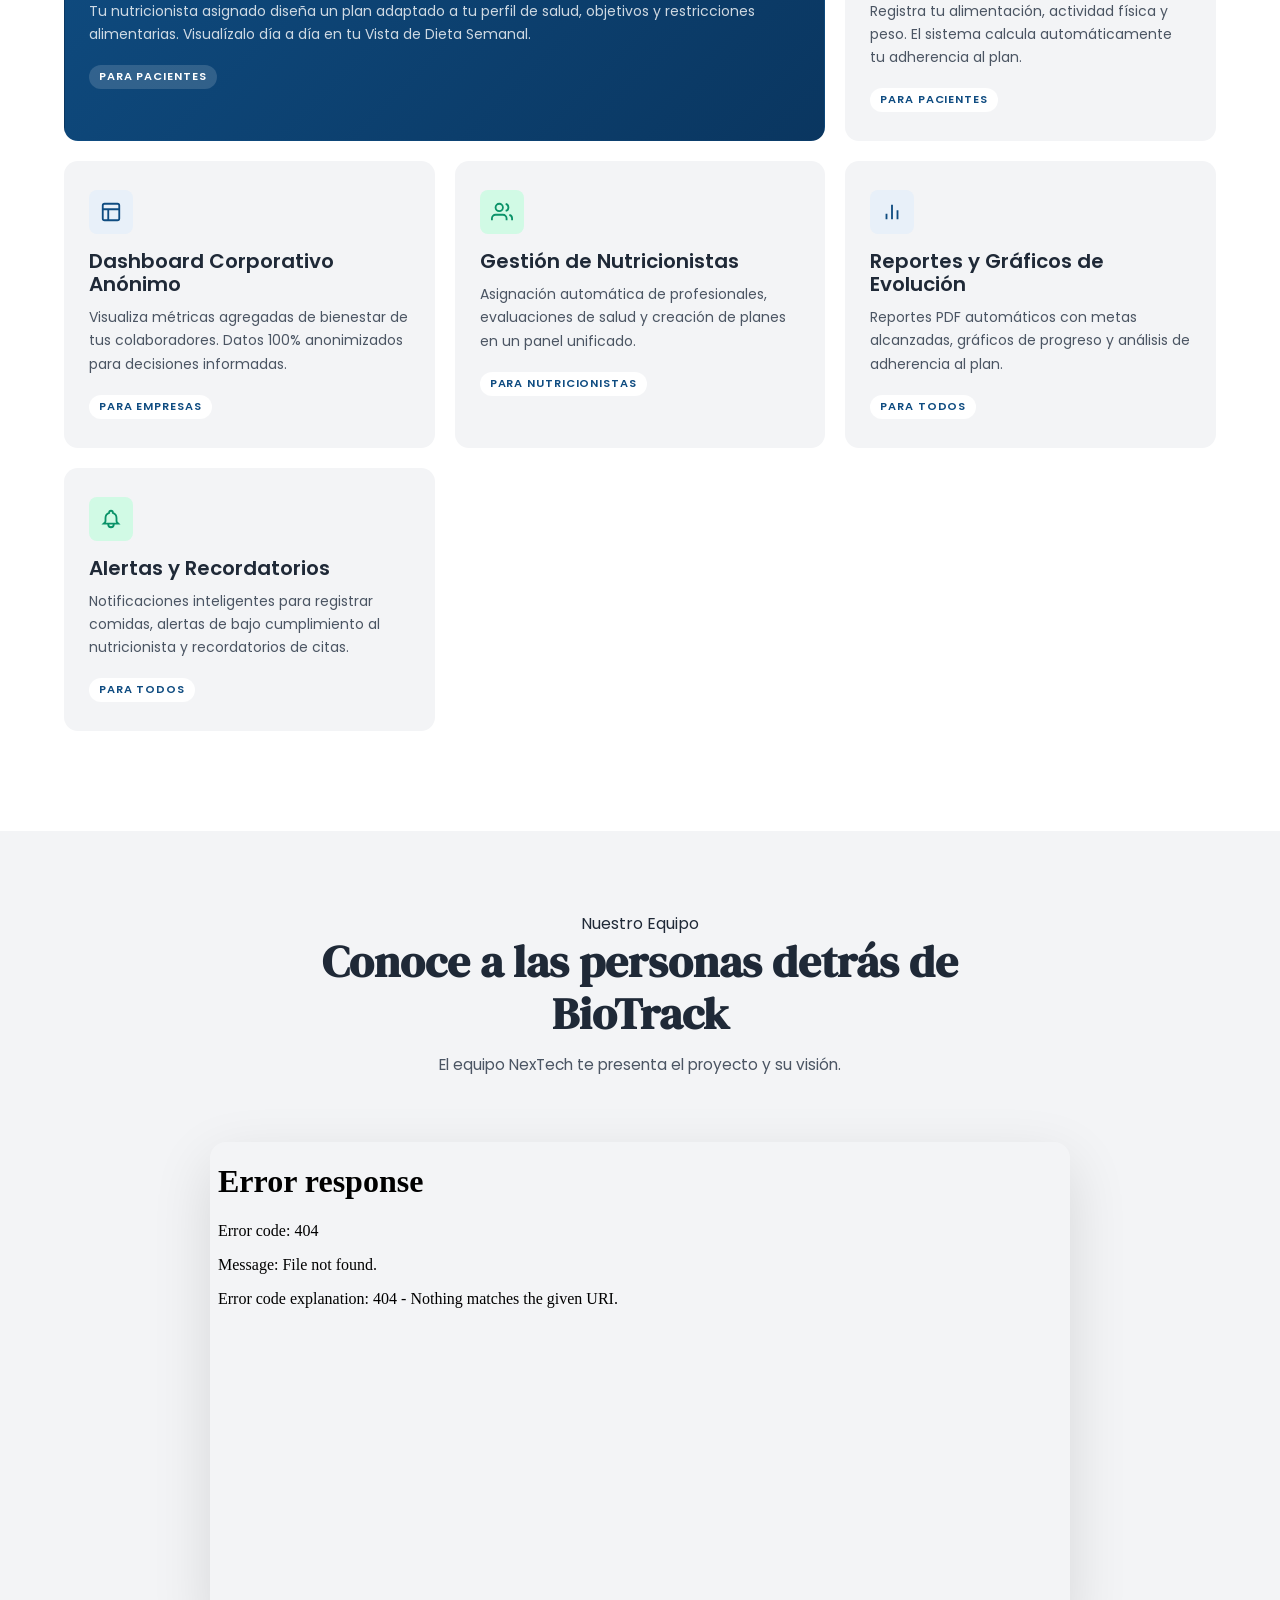
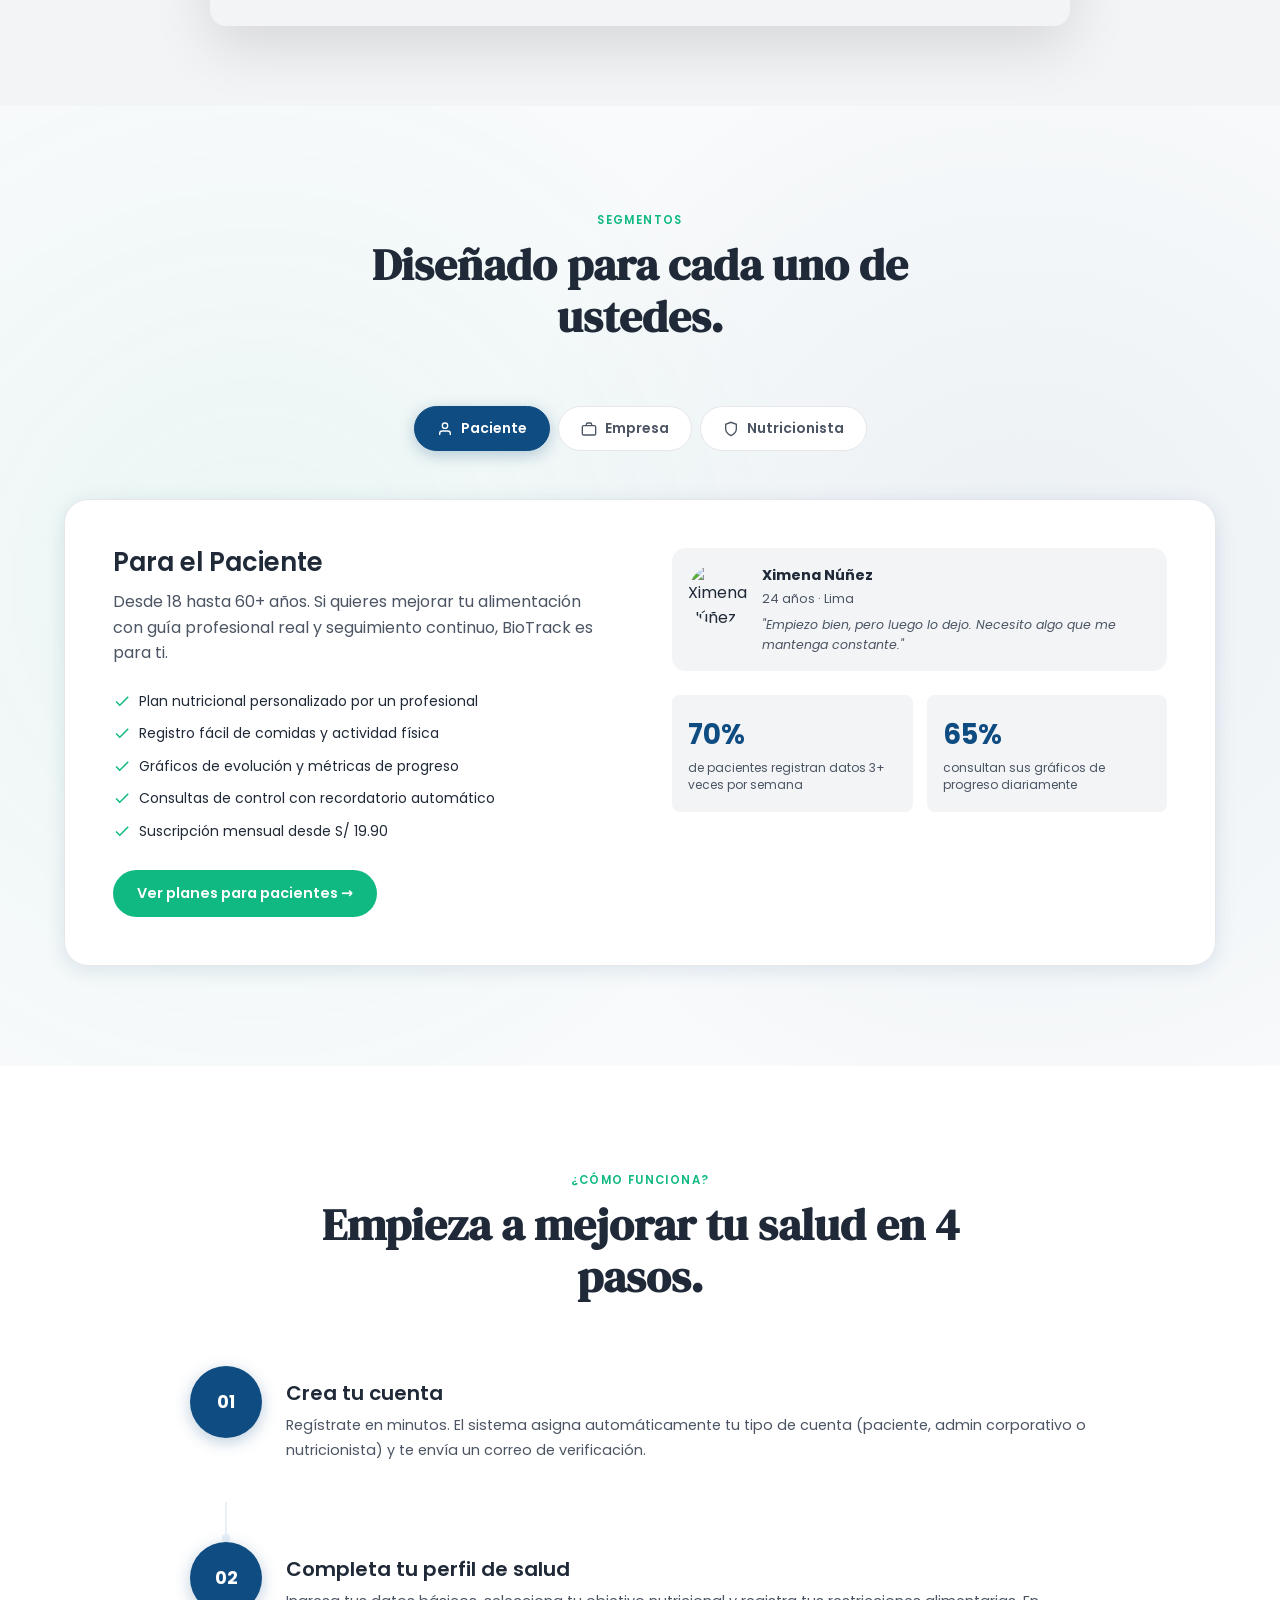
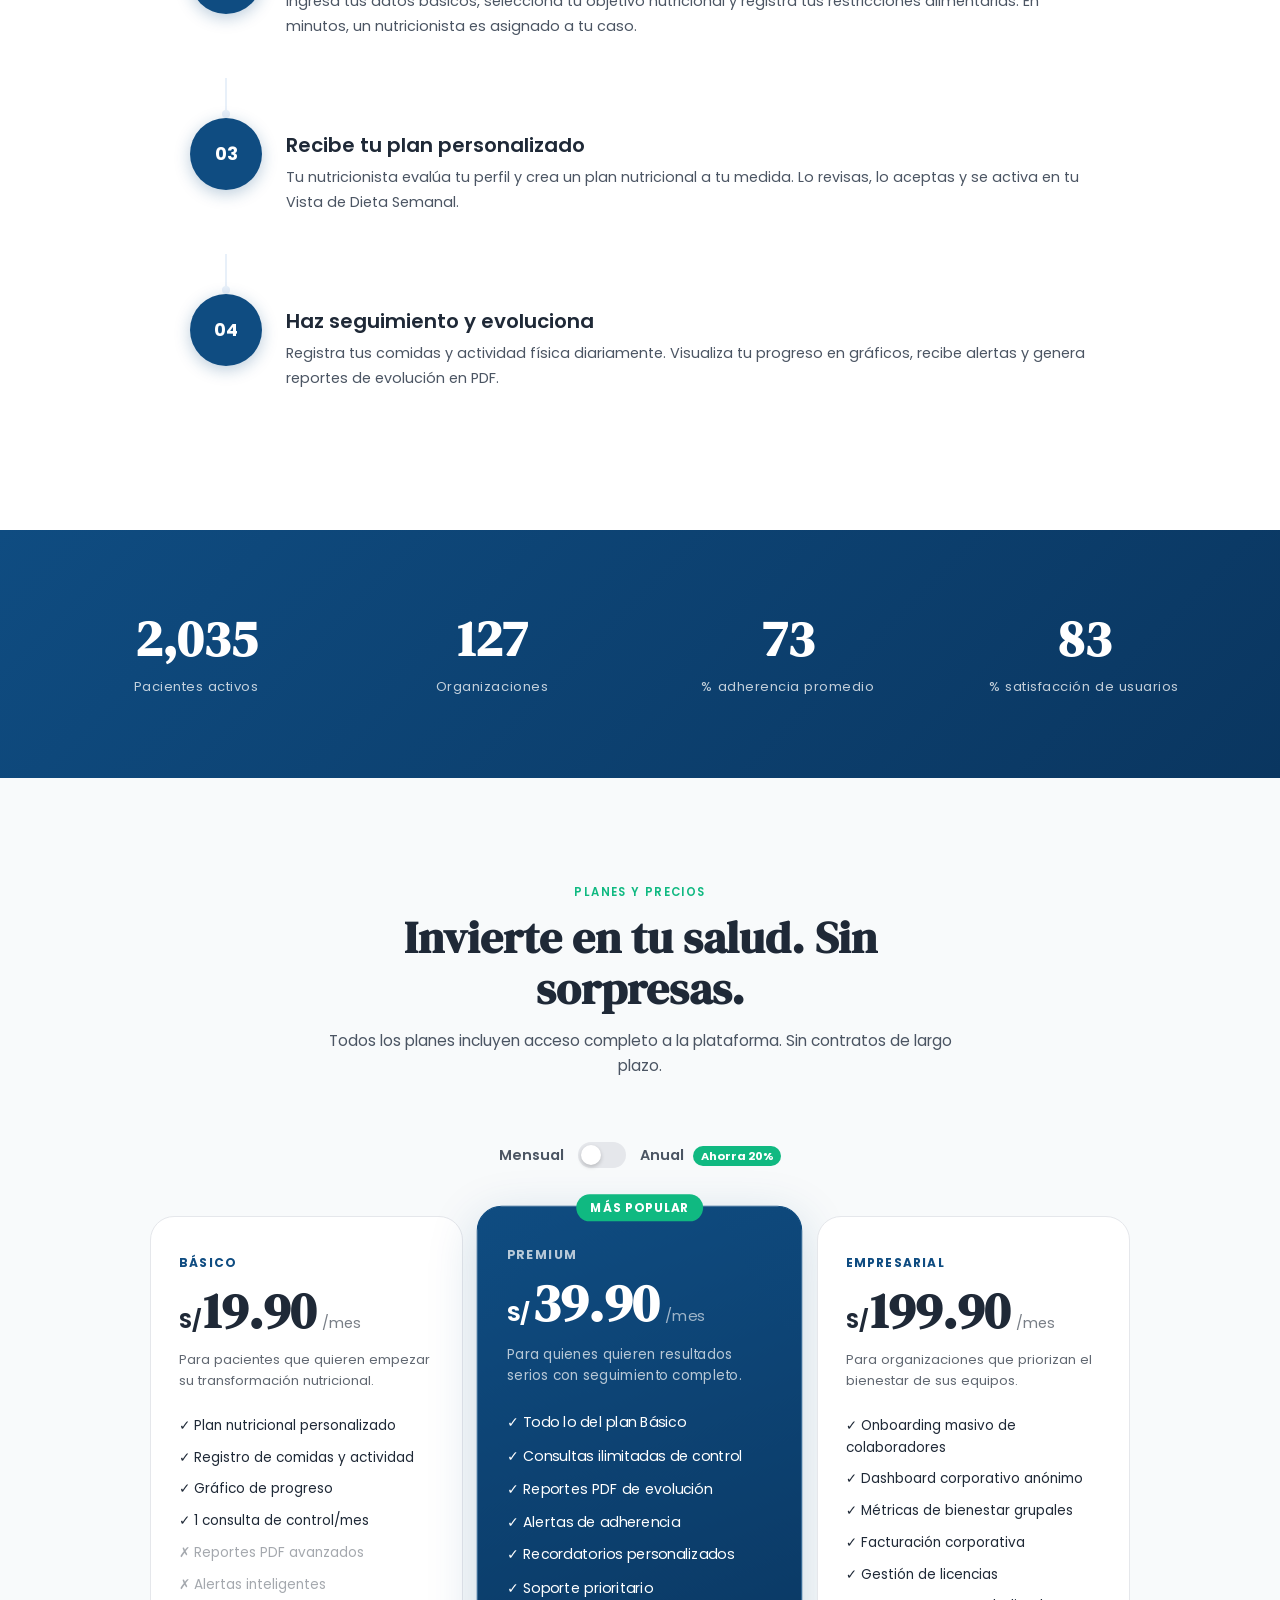
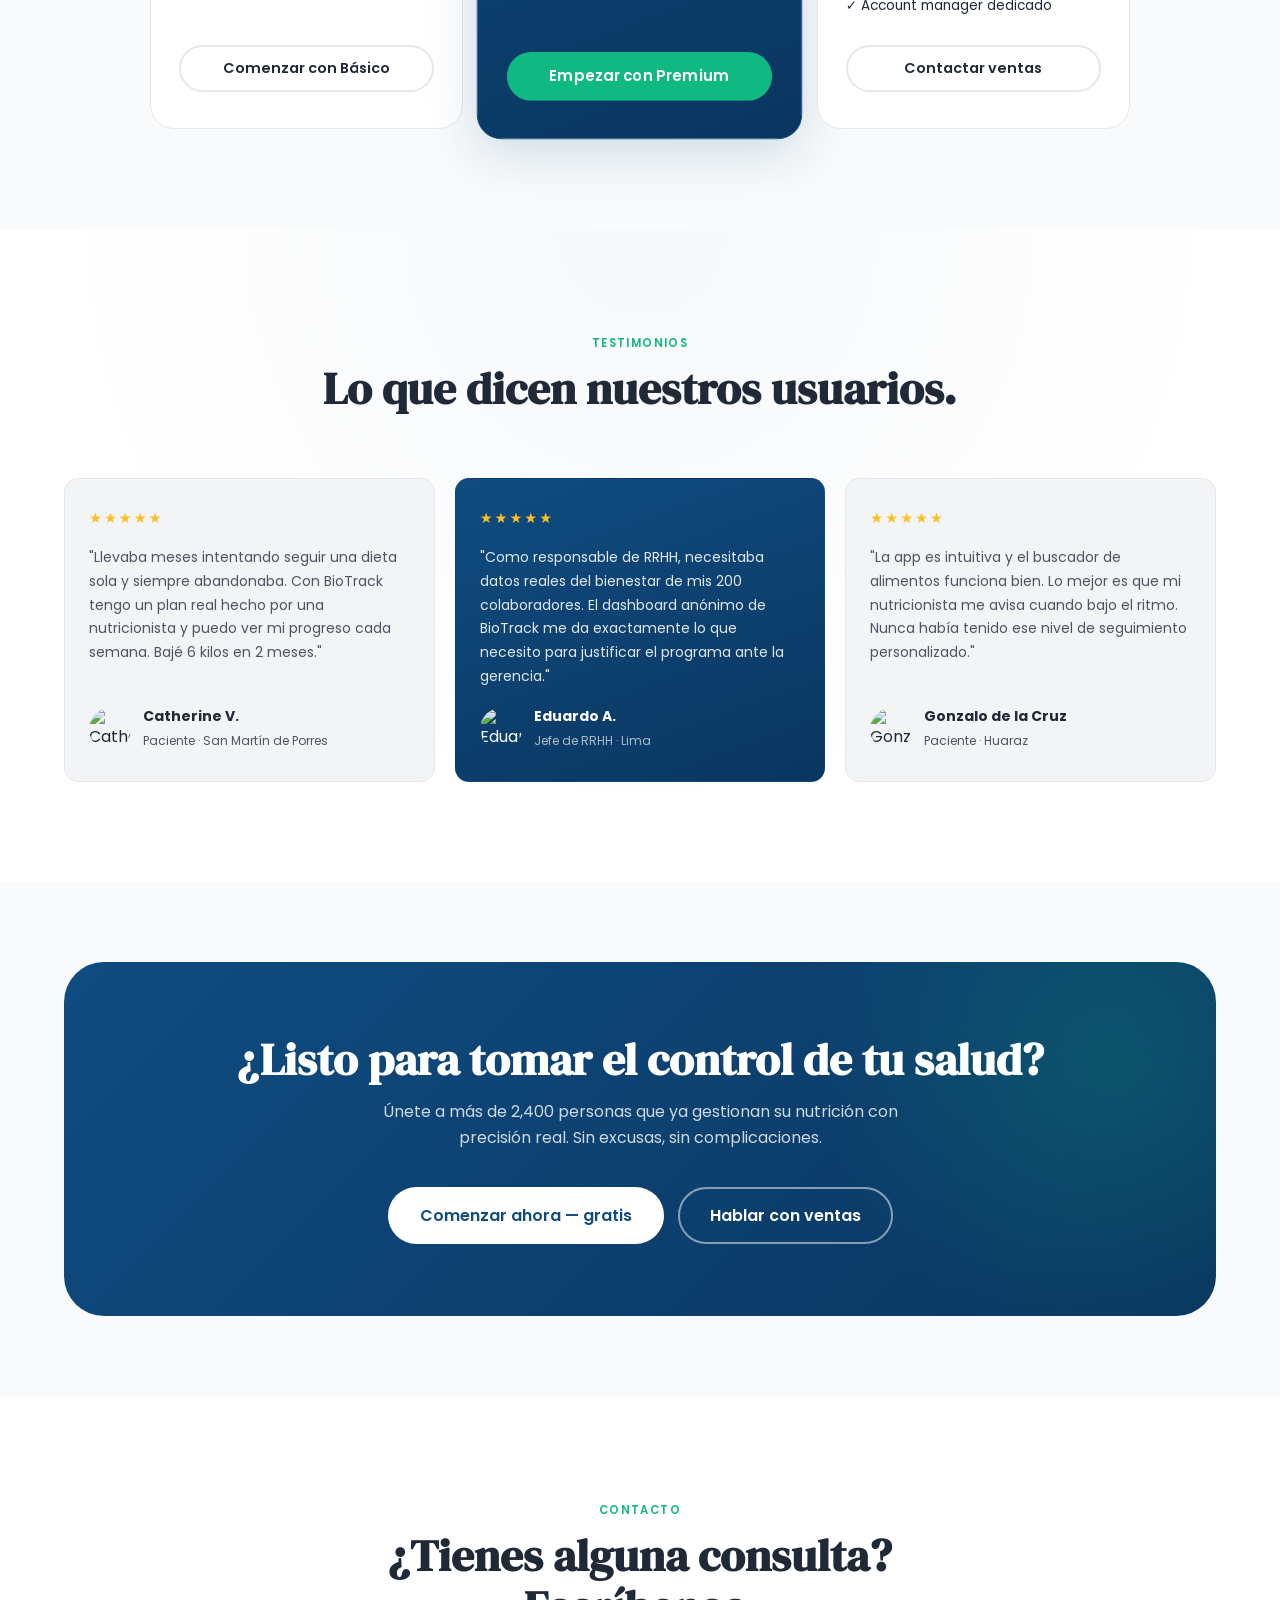
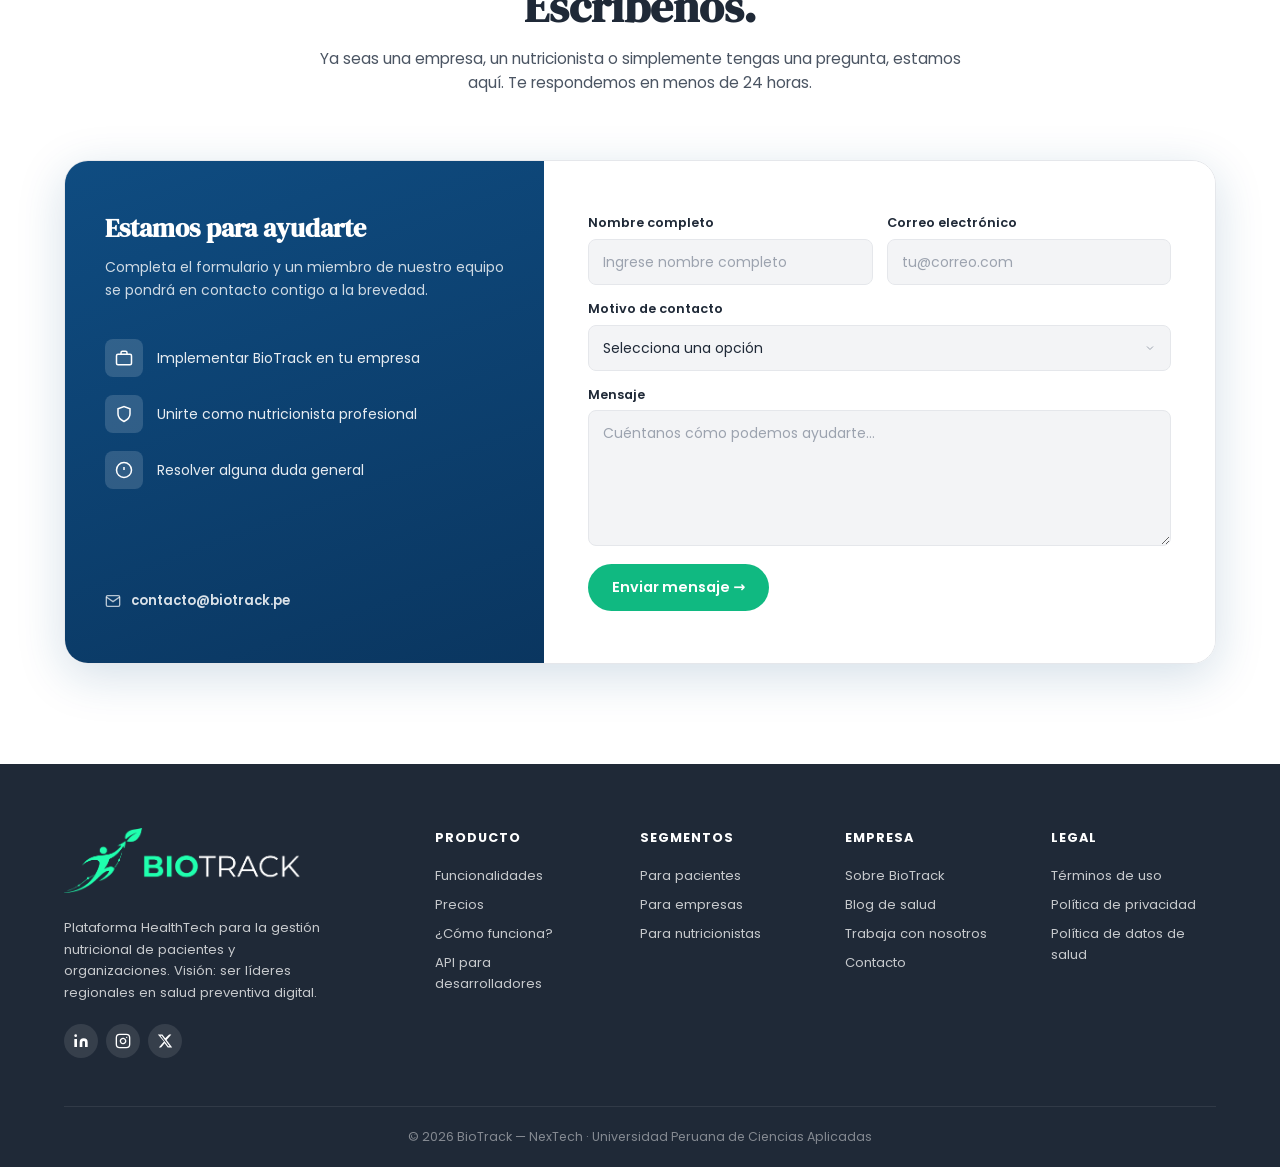
==== commit c02480bf: "Merge pull request #14 from 1ASI0729-2610-10203-NexTech/feature/index-html fix: update YouTube video" ====
--- a/docs/index.html
+++ b/docs/index.html
@@ -321,7 +321,7 @@
       </div>
       <div class="video-wrapper" data-reveal>
         <iframe
-          src="https://youtu.be/r8k7QNGuwMk"
+          src="src="https://www.youtube.com/embed/r8k7QNGuwMk"
           title="BioTrack — Presentación del equipo NexTech"
           frameborder="0"
           allow="accelerometer; autoplay; clipboard-write; encrypted-media; gyroscope; picture-in-picture"
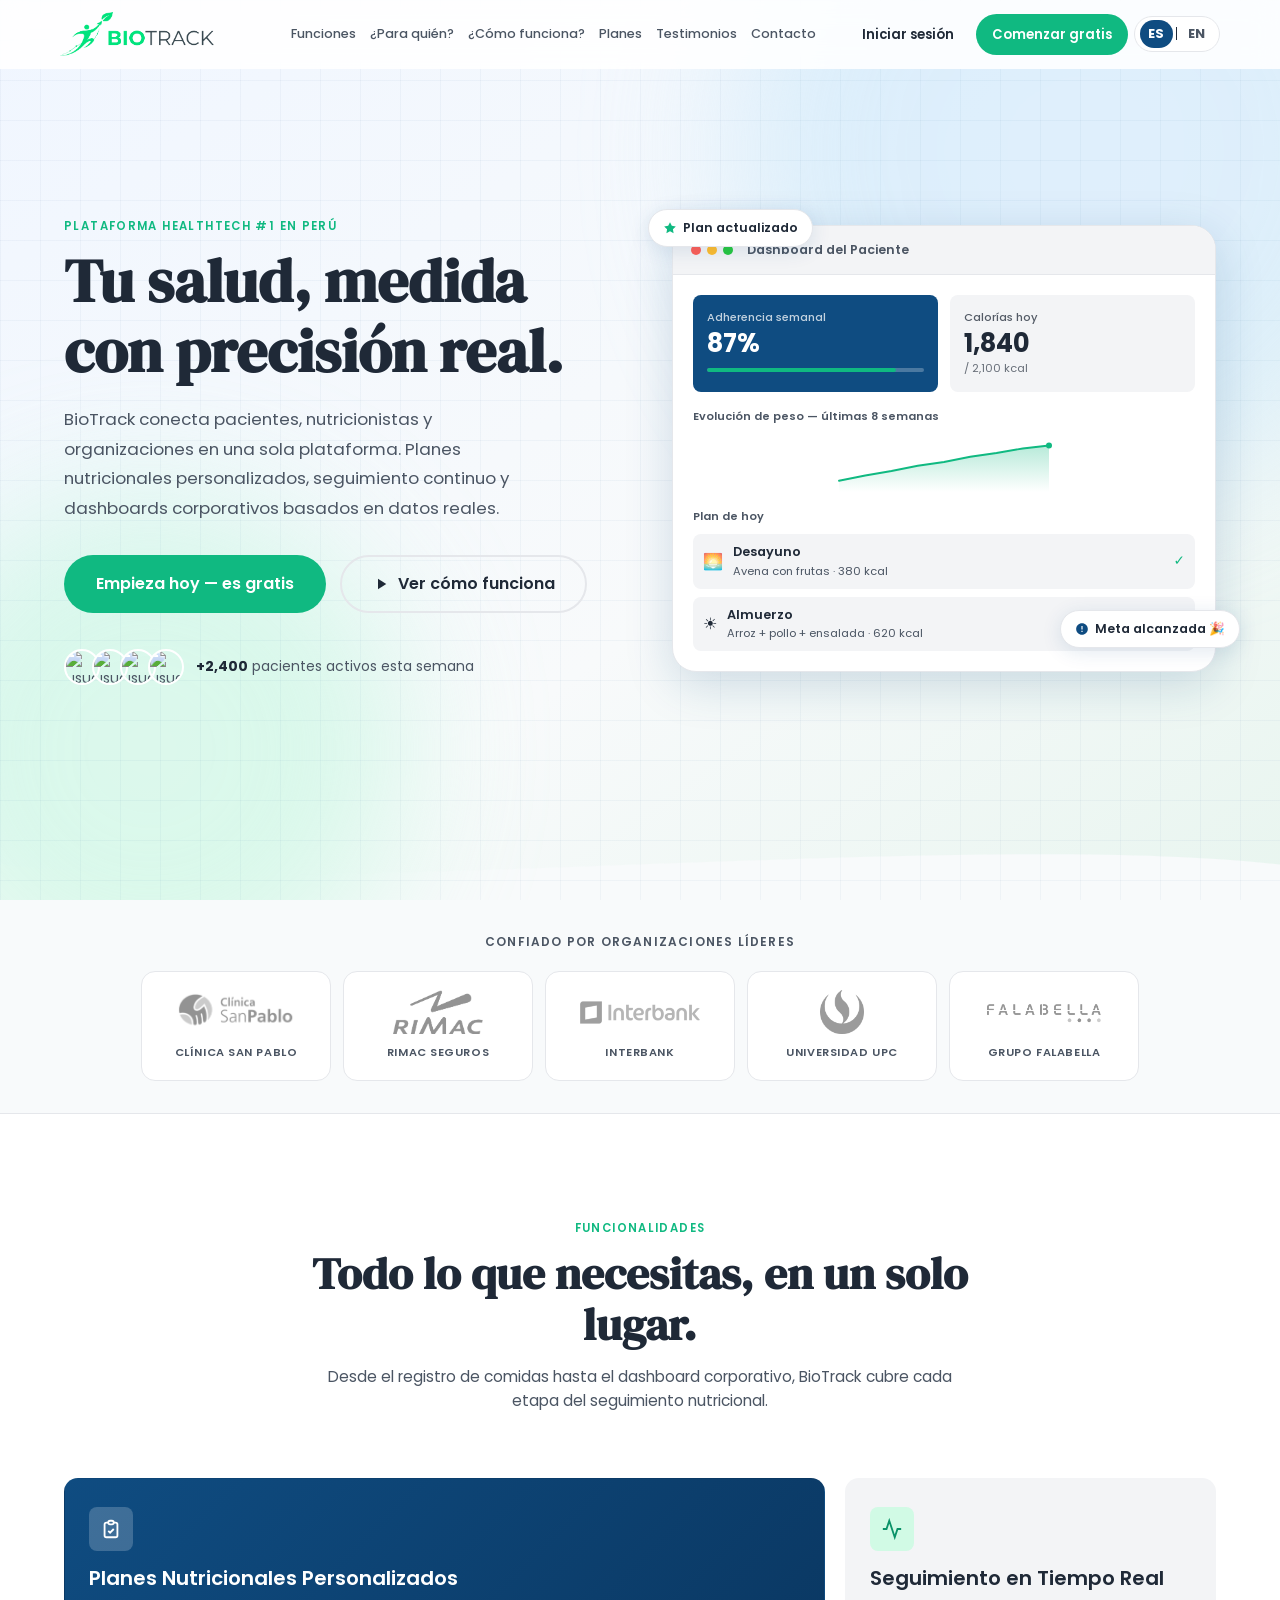
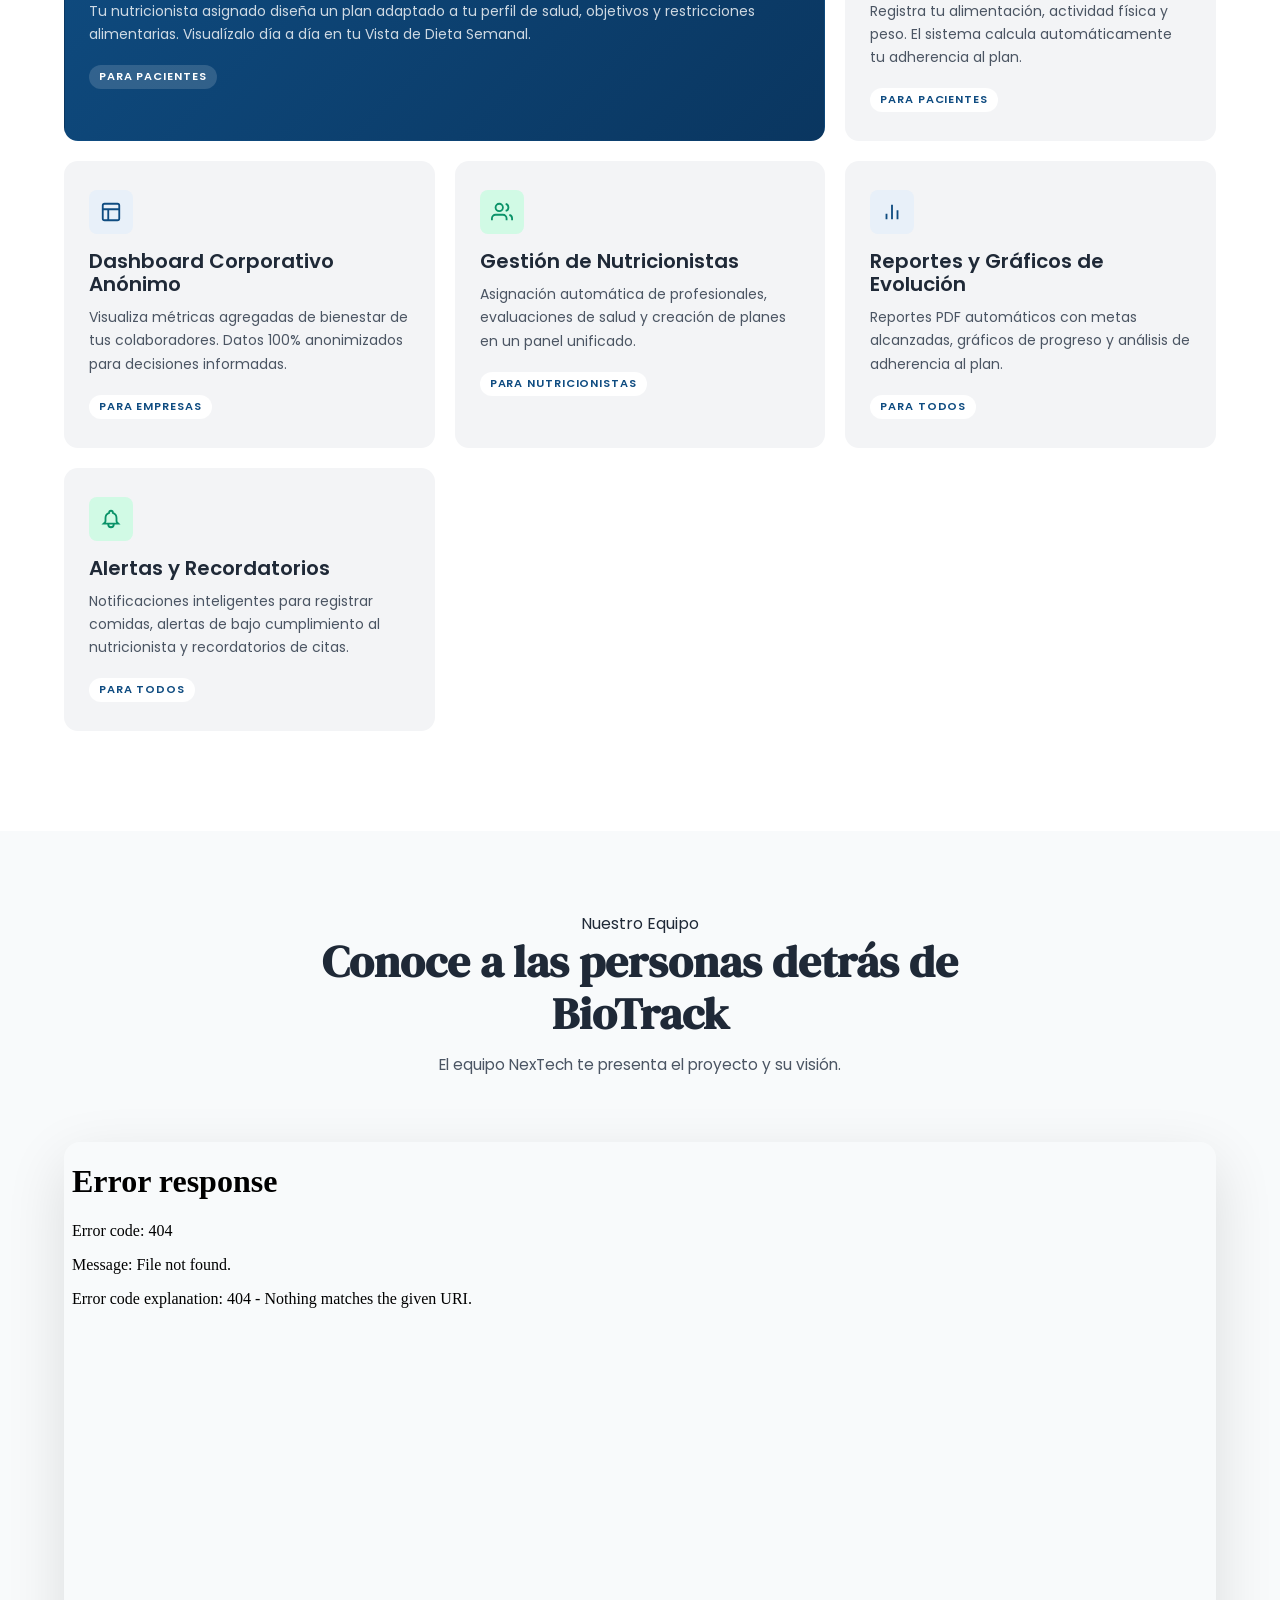
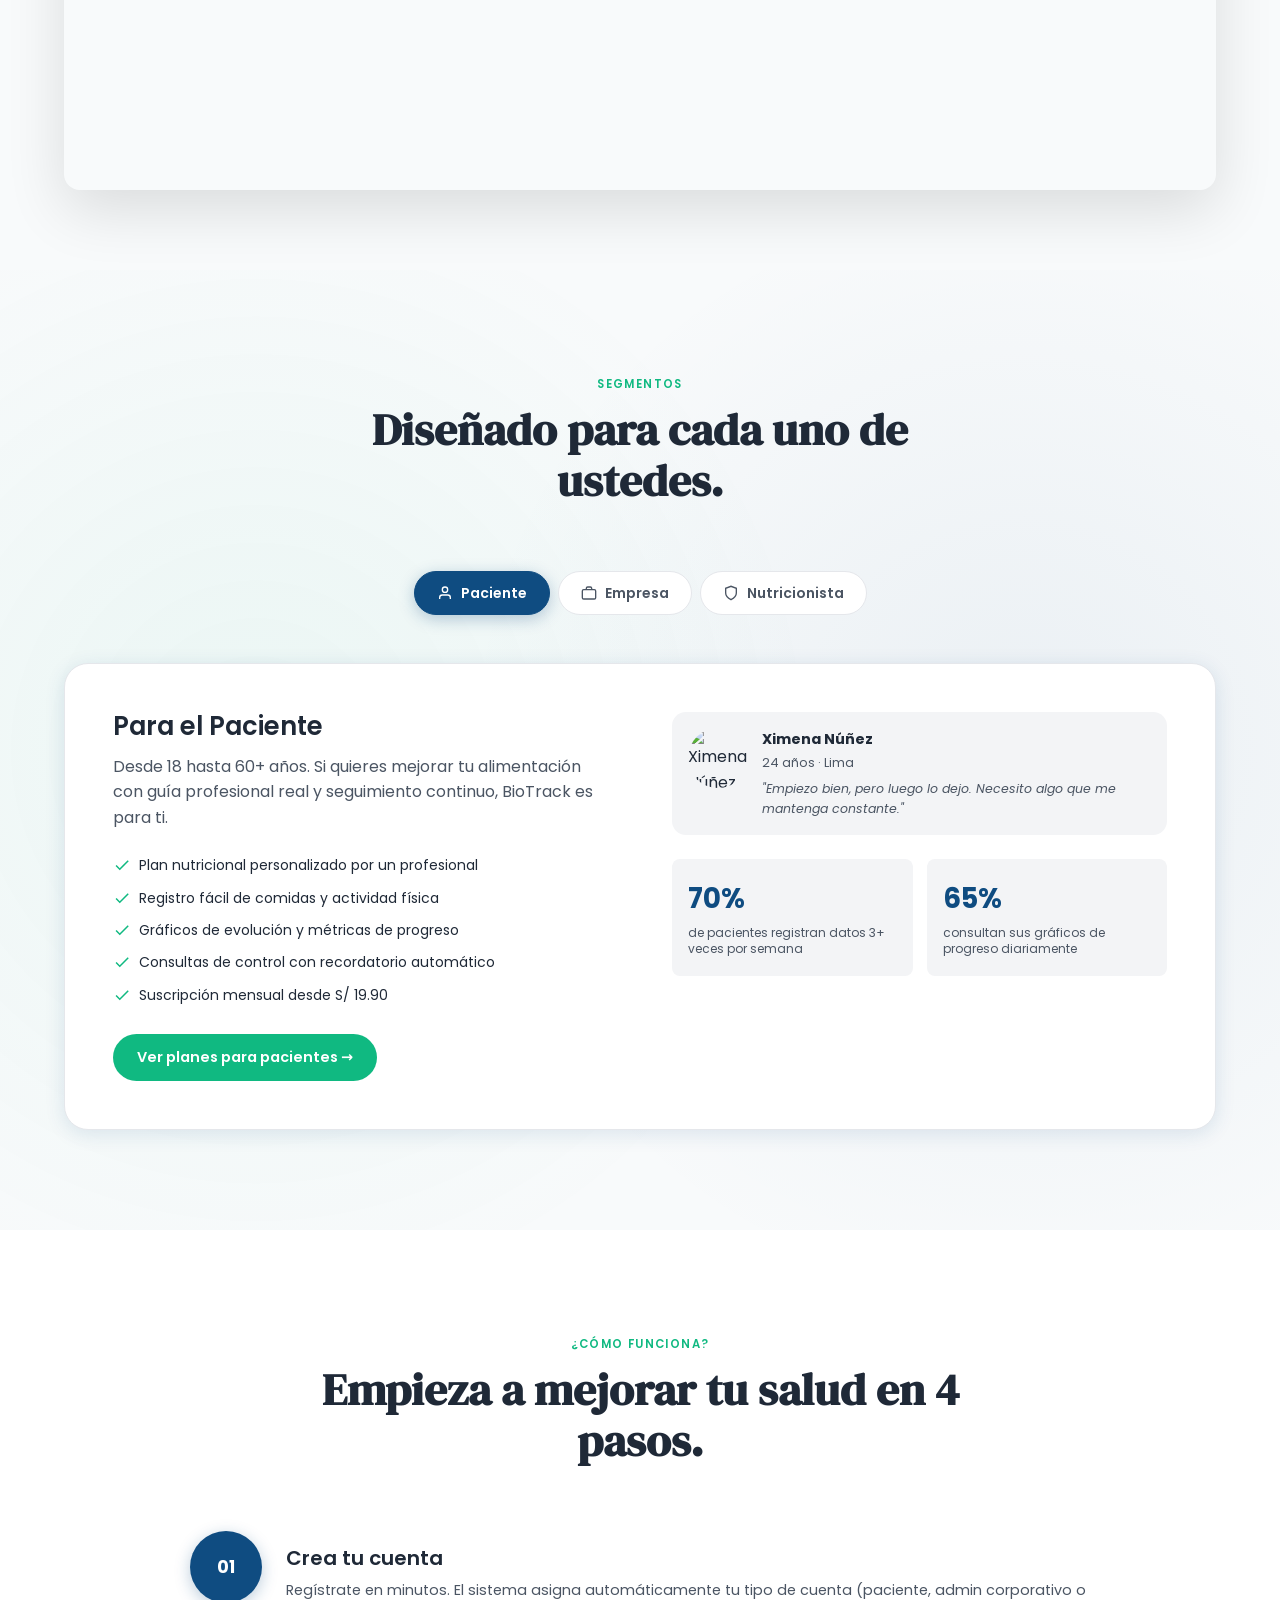
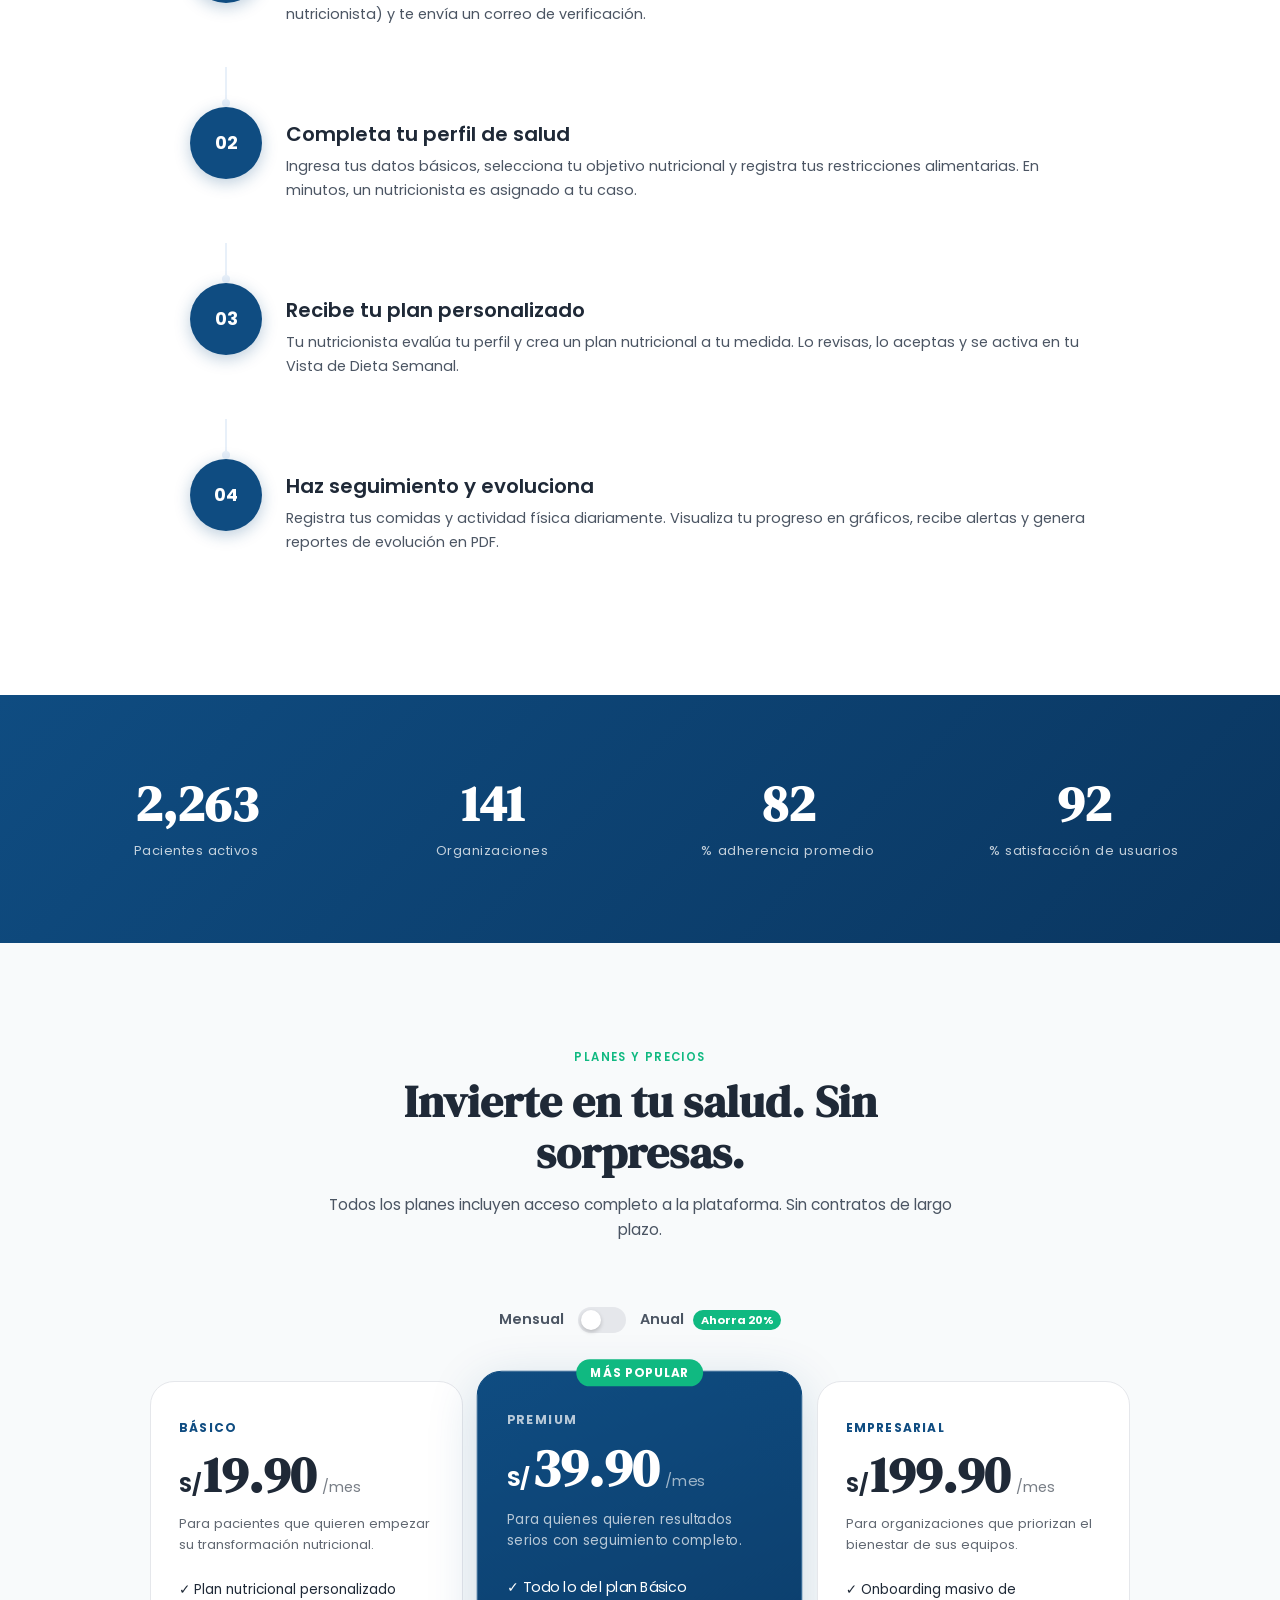
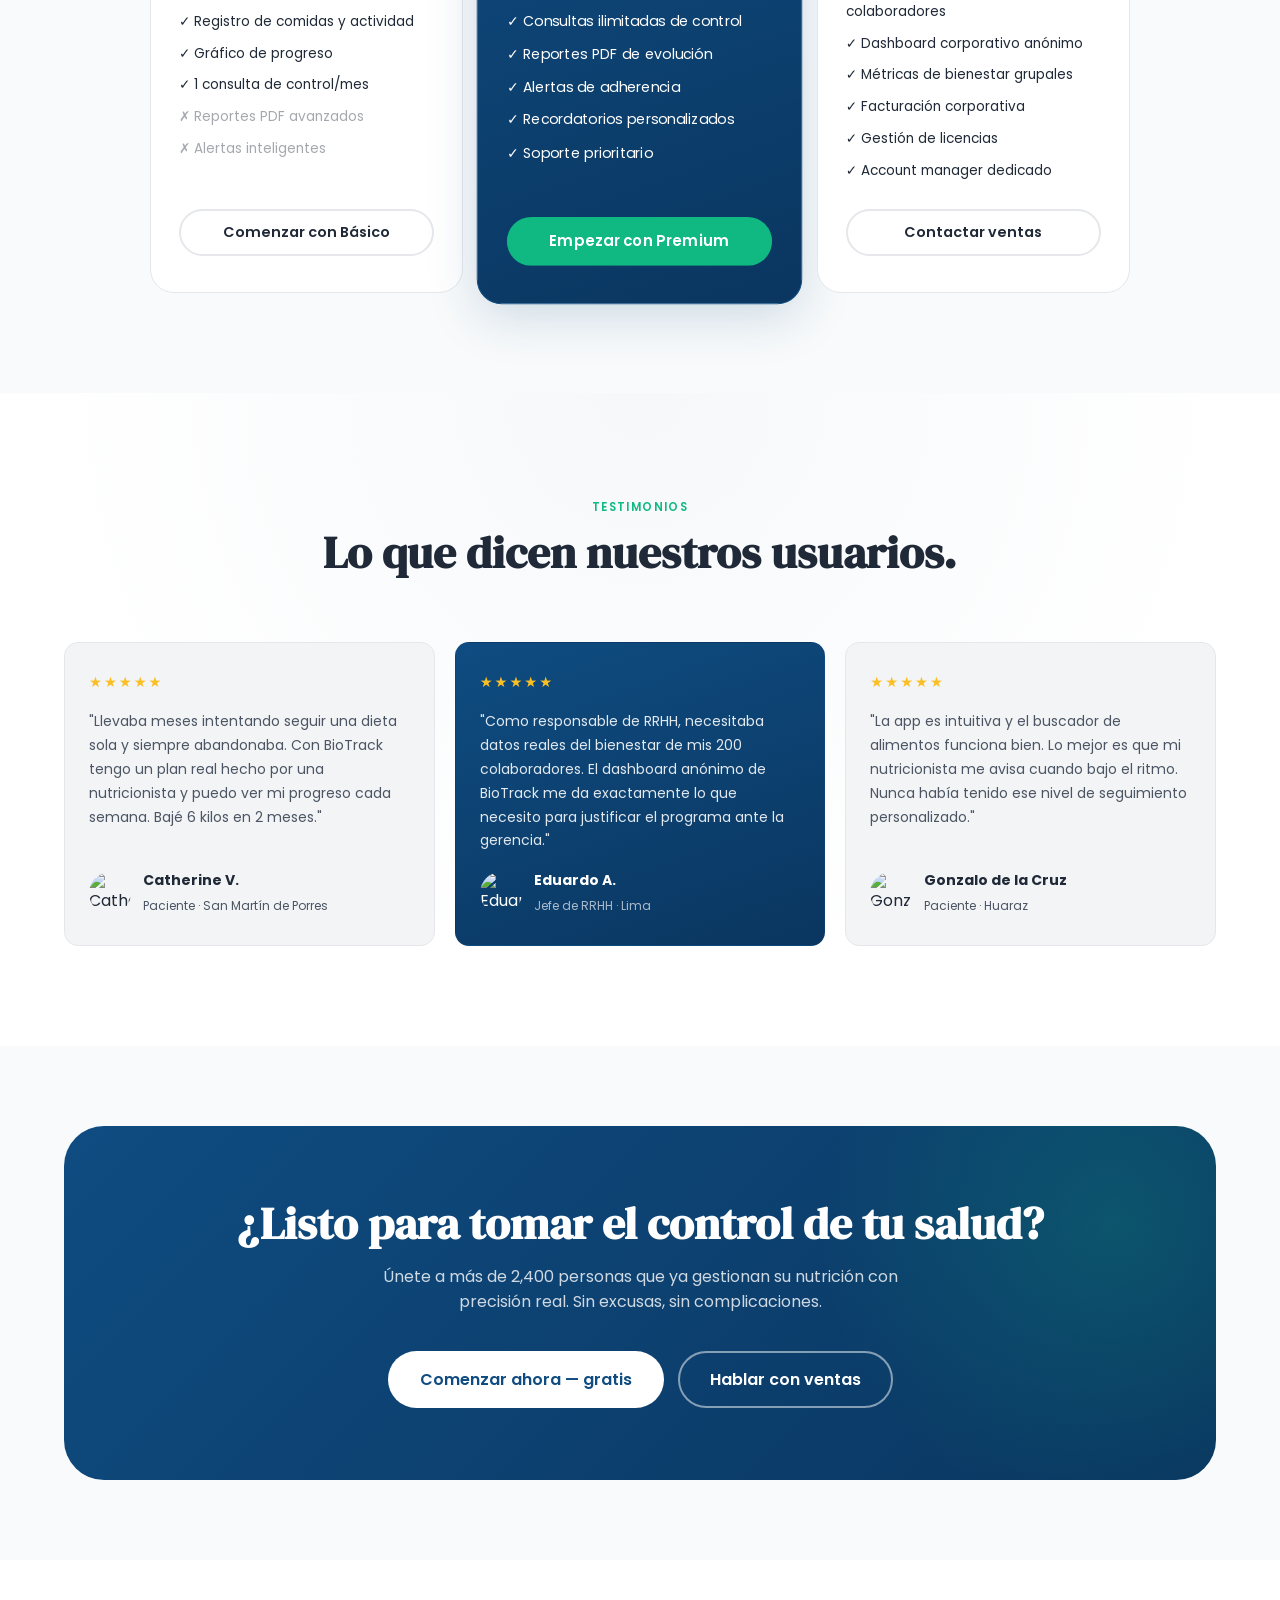
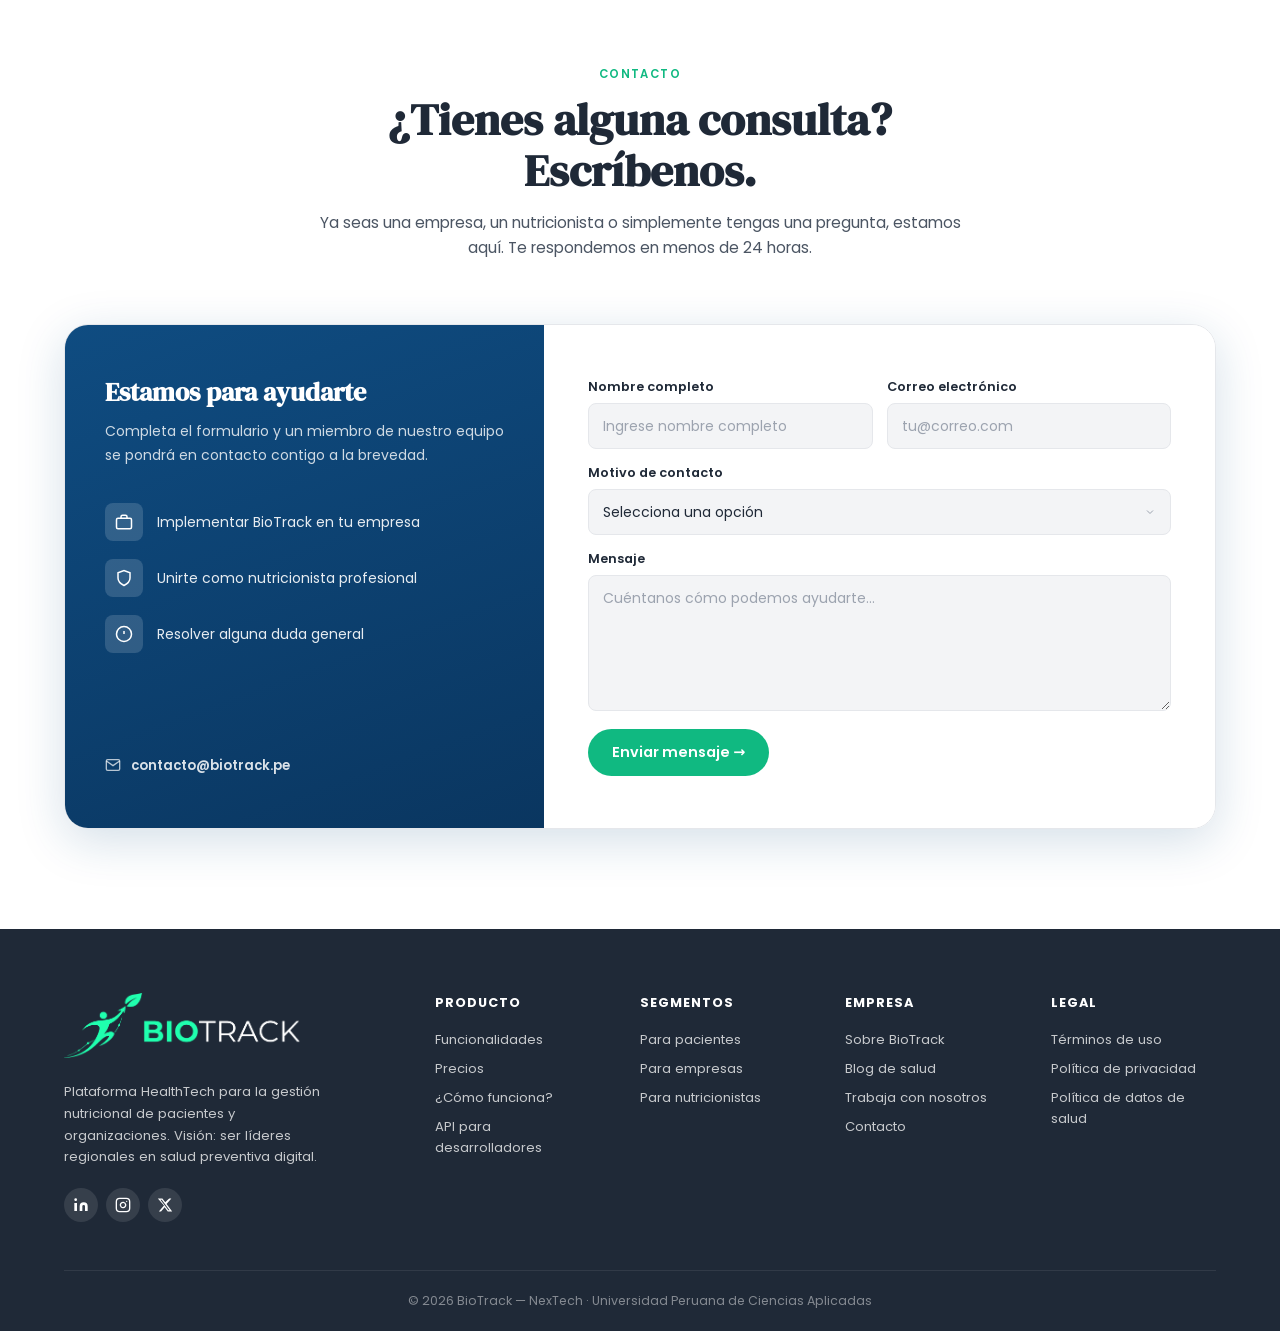
==== commit 5b982513: "Merge pull request #19 from 1ASI0729-2610-10203-NexTech/feature/index-html fix: add referrer policy " ====
--- a/docs/index.html
+++ b/docs/index.html
@@ -324,6 +324,7 @@
           src="src="https://www.youtube.com/embed/r8k7QNGuwMk"
           title="BioTrack — Presentación del equipo NexTech"
           frameborder="0"
+          referrerpolicy="strict-origin-when-cross-origin"
           allow="accelerometer; autoplay; clipboard-write; encrypted-media; gyroscope; picture-in-picture"
           allowfullscreen>
         </iframe>
--- a/docs/styles.css
+++ b/docs/styles.css
@@ -951,26 +951,26 @@
 /* ═══ TEAM VIDEO ═══ */
 .team-video-section {
   padding: 80px 0;
-  background: var(--gray-light, #f8fafc);
+  background: #F8FAFB;
 }
 
 .video-wrapper {
   position: relative;
-  width: 100%;
-  max-width: 860px;
-  margin: 0 auto;
+  padding-bottom: 56.25%; /* 16:9 */
+  height: 0;
+  overflow: hidden;
   border-radius: 16px;
-  overflow: hidden;
-  box-shadow: 0 20px 60px rgba(0, 0, 0, 0.12);
-  aspect-ratio: 16 / 9;
+  box-shadow: 0 20px 60px rgba(0,0,0,0.12);
+  margin-top: 40px;
 }
 
 .video-wrapper iframe {
   position: absolute;
-  inset: 0;
+  top: 0;
+  left: 0;
   width: 100%;
   height: 100%;
-  border: none;
+  border: 0;
 }
 
 /* ── 9. SEGMENTS ──────────────────────────────── */
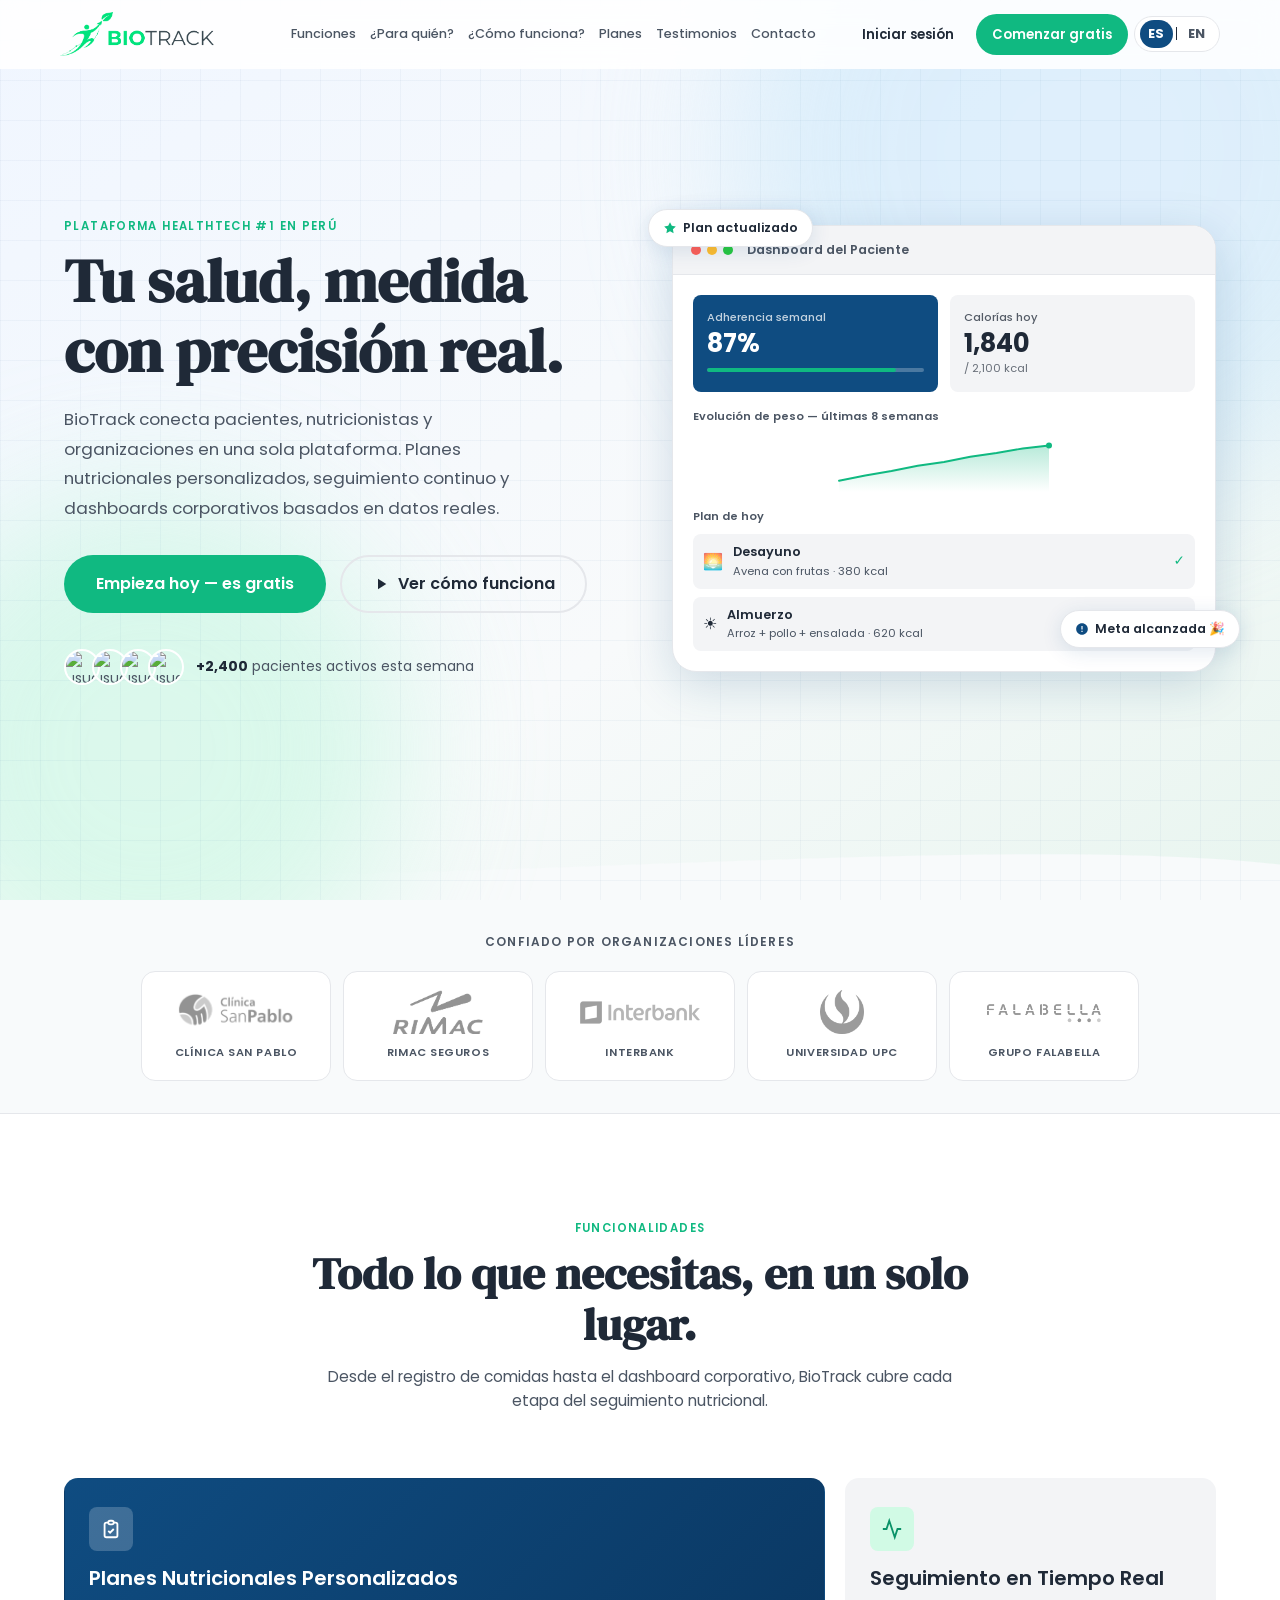
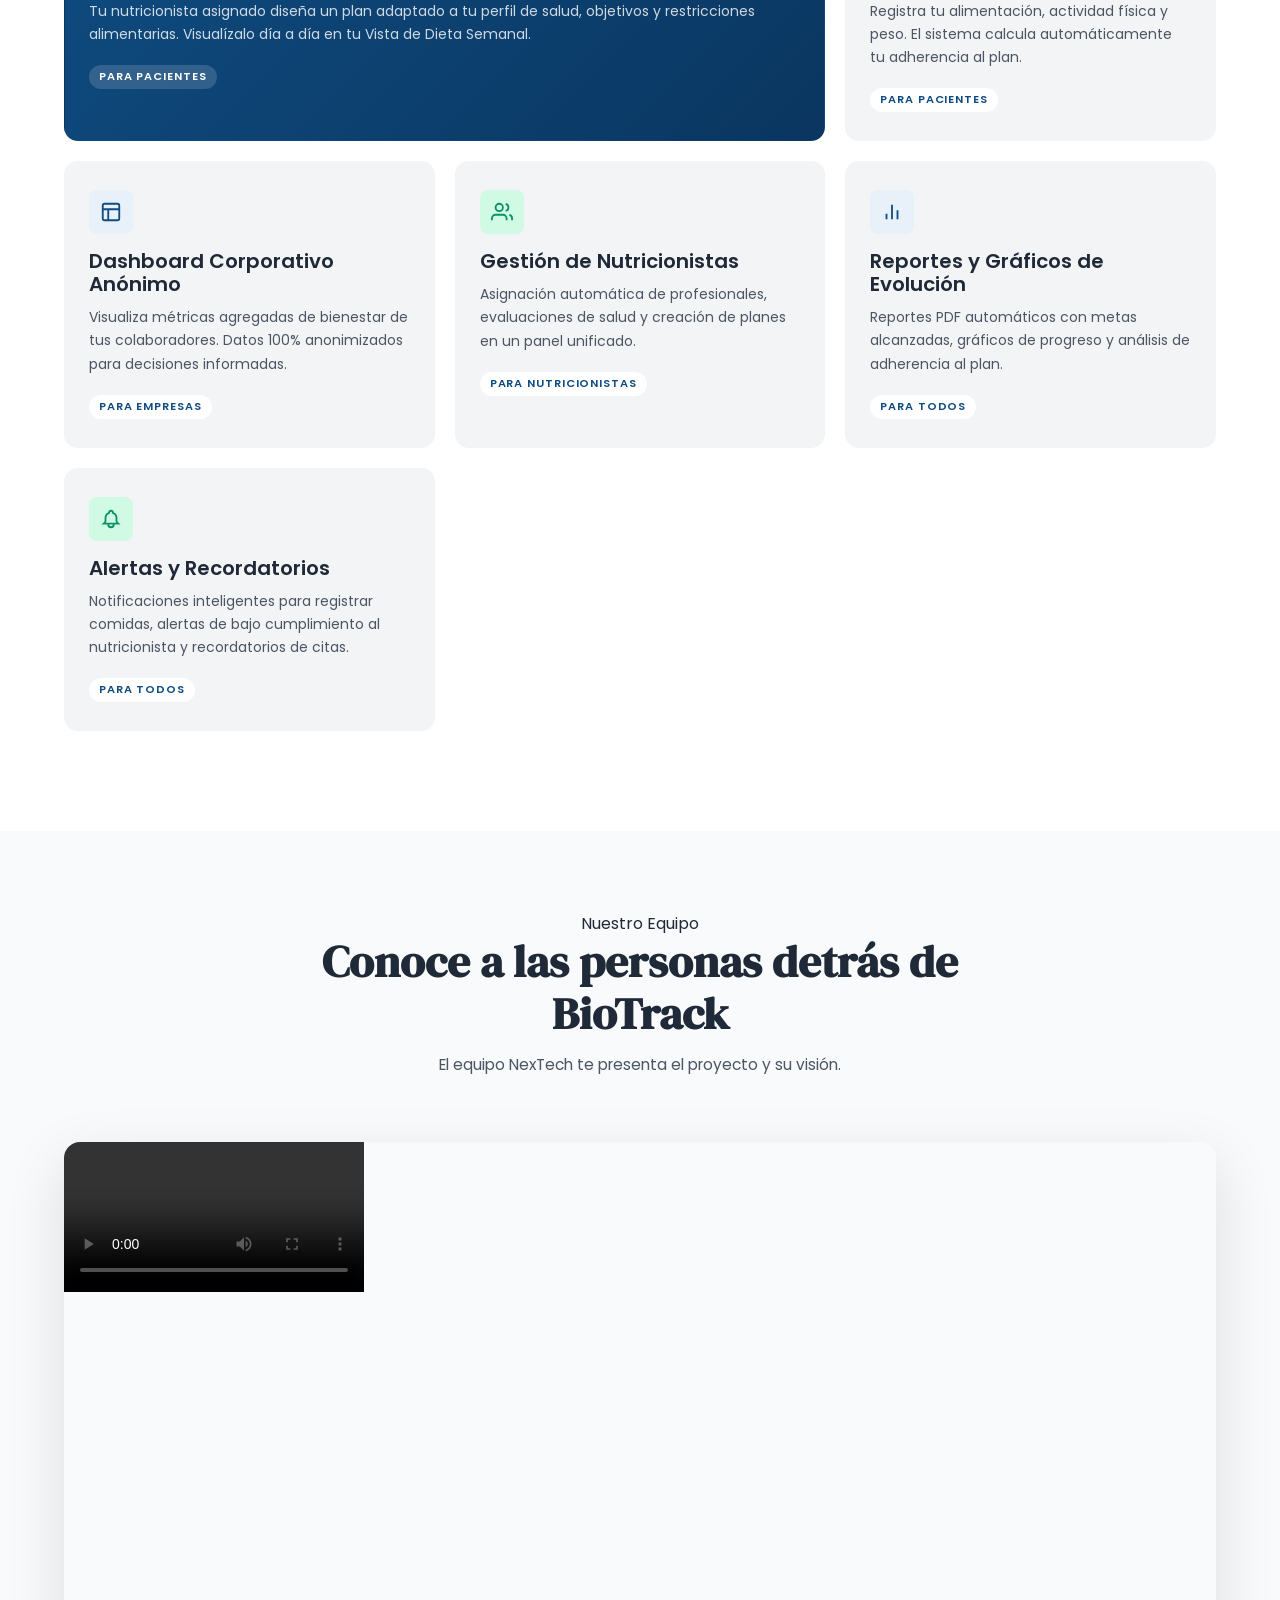
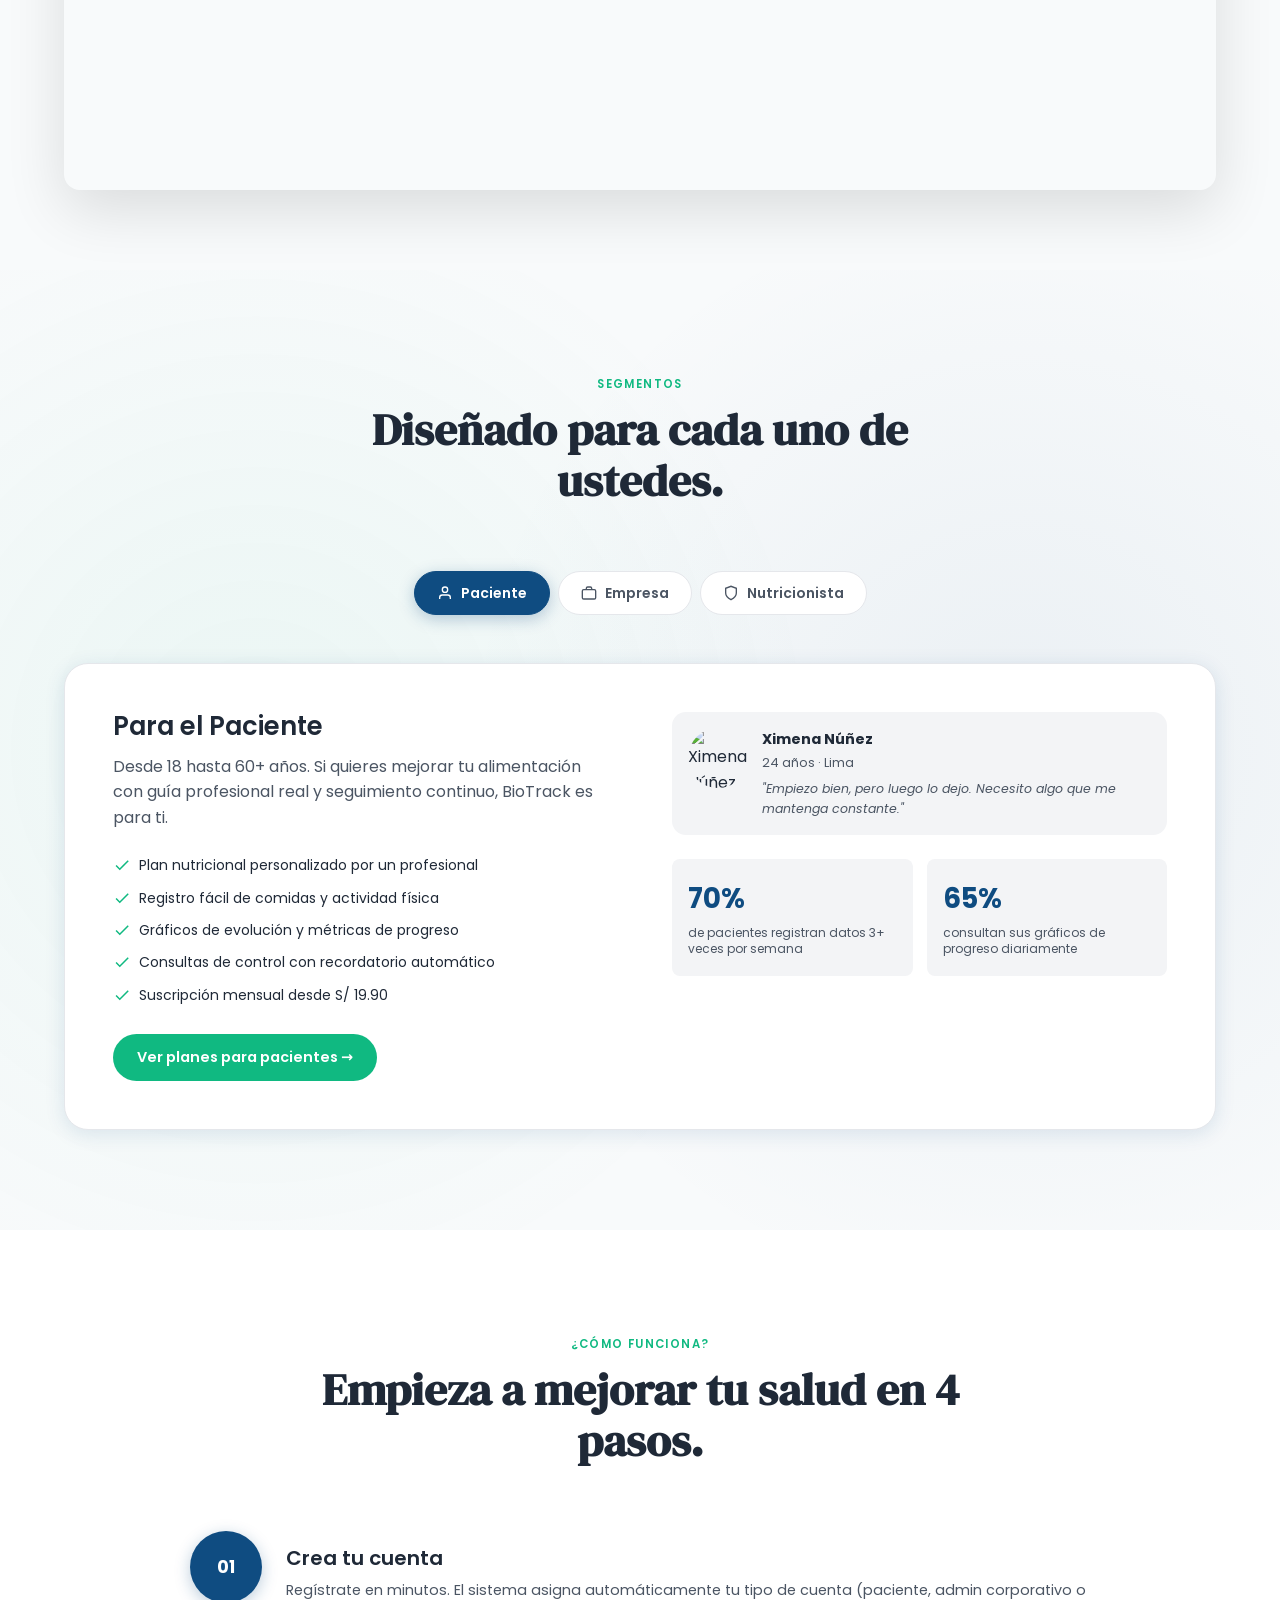
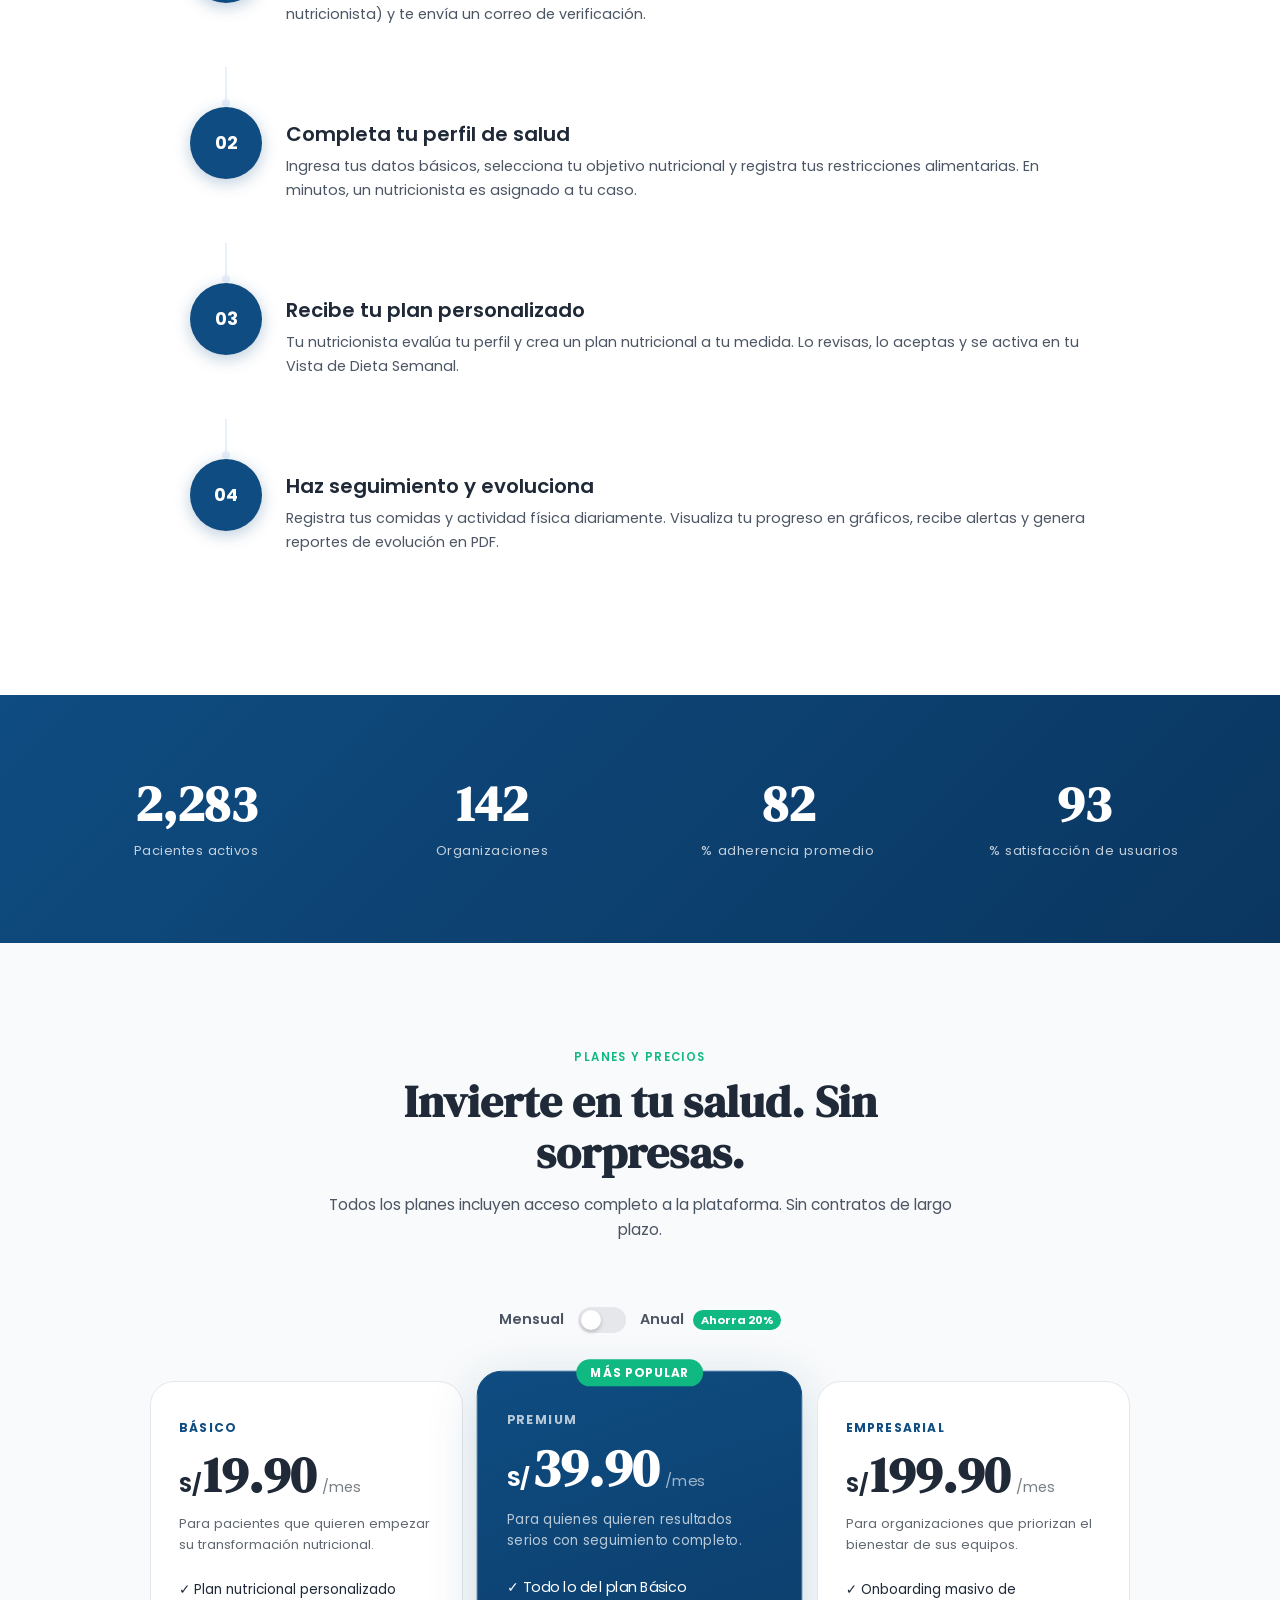
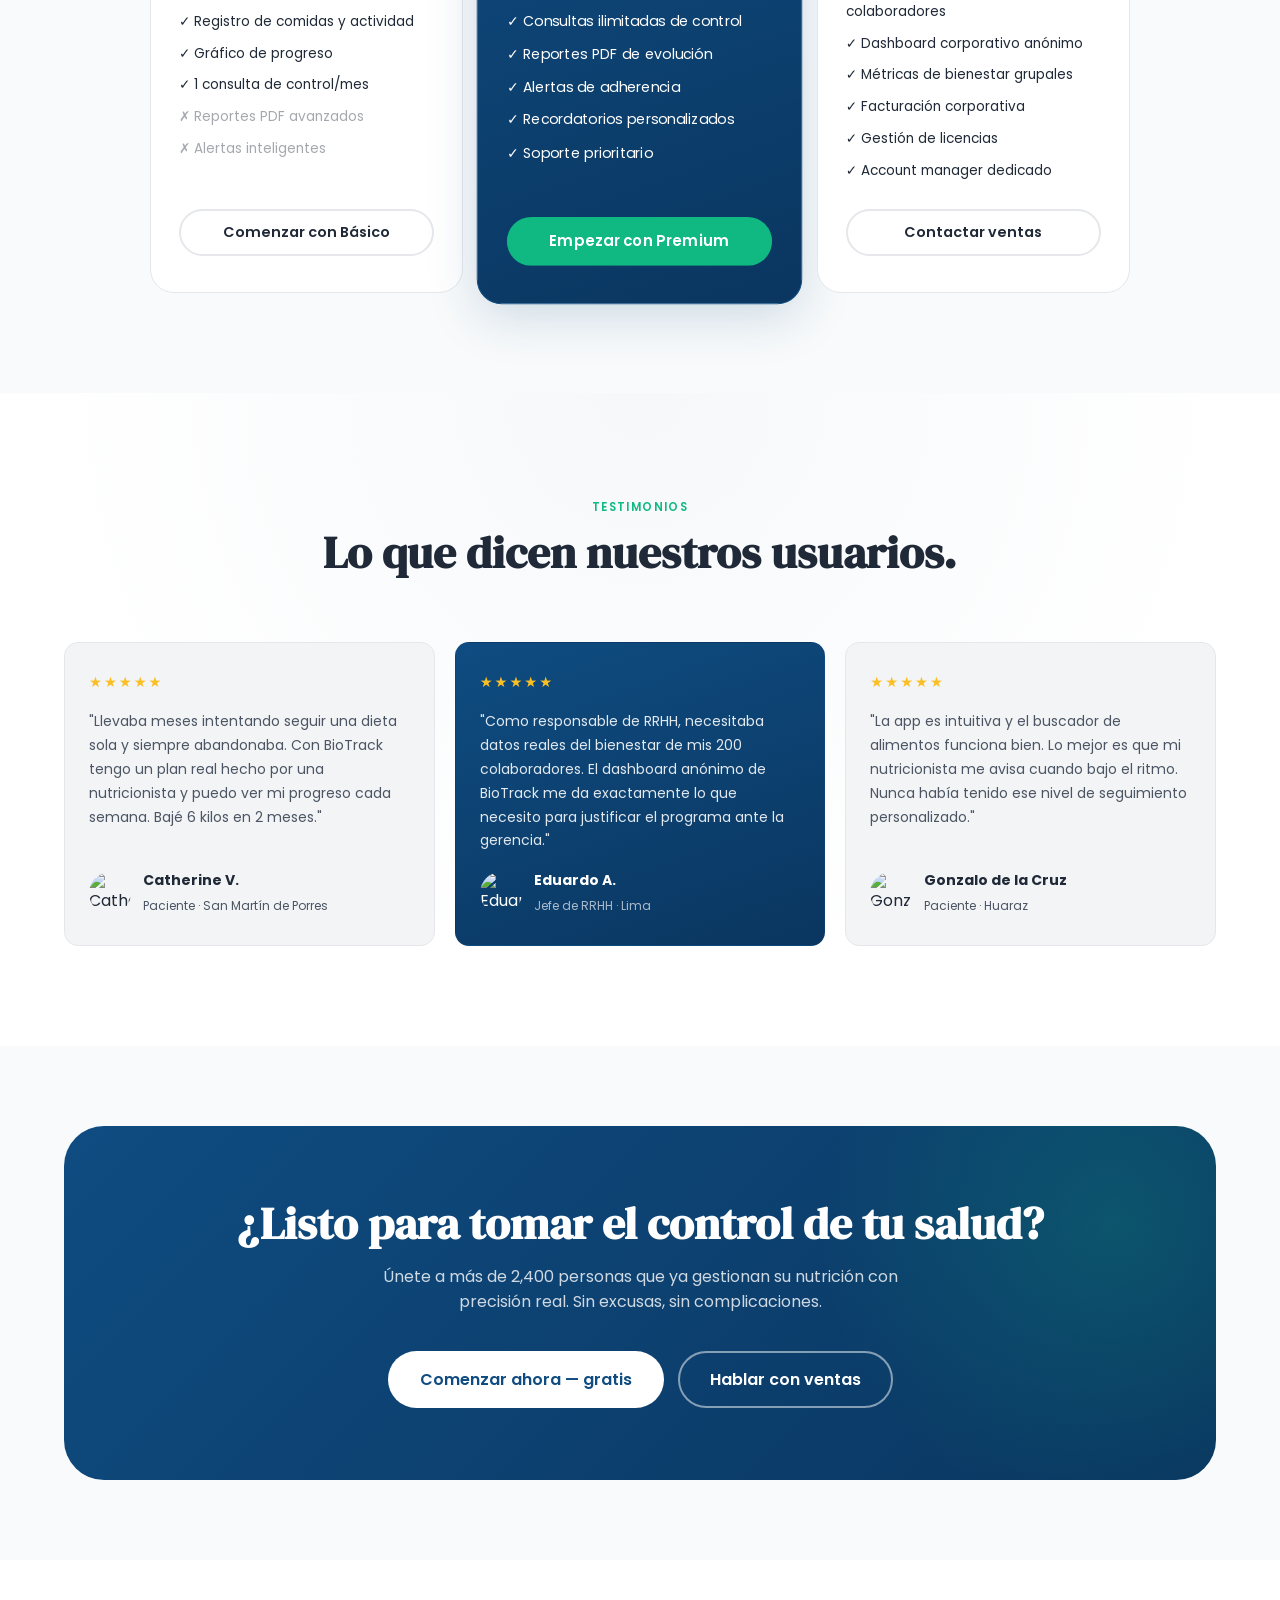
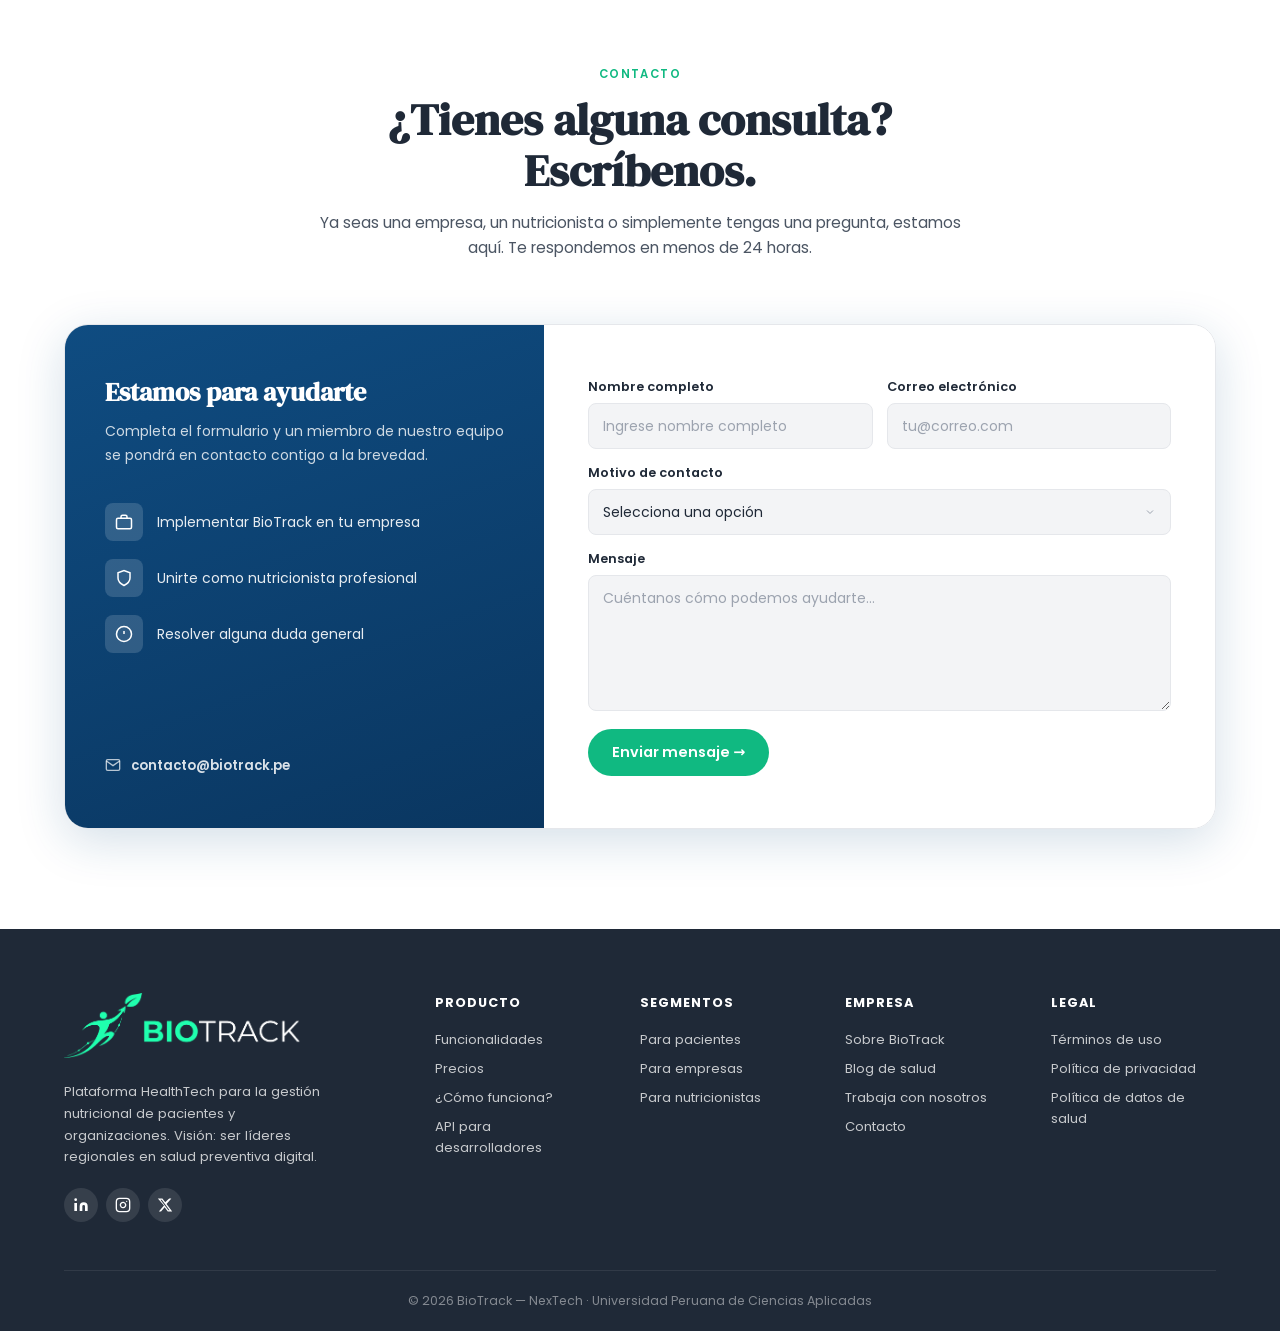
==== commit 9f14d743: "Merge pull request #24 from 1ASI0729-2610-10203-NexTech/feature/index-html fix: update video source " ====
--- a/docs/index.html
+++ b/docs/index.html
@@ -311,27 +311,24 @@
     </div>
   </section>
  
-  <!-- ═══ TEAM VIDEO ═══ -->
-  <section id="team-video" class="team-video-section">
-    <div class="container">
-      <div class="section-header" data-reveal>
-        <span class="section-tag" data-i18n="video-eyebrow">Nuestro Equipo</span>
-        <h2 data-i18n="video-title">Conoce a las personas detrás de <strong>BioTrack</strong></h2>
-        <p data-i18n="video-desc">El equipo NexTech te presenta el proyecto y su visión.</p>
-      </div>
-      <div class="video-wrapper" data-reveal>
-        <iframe
-          src="src="https://www.youtube.com/embed/r8k7QNGuwMk"
-          title="BioTrack — Presentación del equipo NexTech"
-          frameborder="0"
-          referrerpolicy="strict-origin-when-cross-origin"
-          allow="accelerometer; autoplay; clipboard-write; encrypted-media; gyroscope; picture-in-picture"
-          allowfullscreen>
-        </iframe>
-      </div>
-    </div>
-  </section>
- 
+ <!-- ═══ TEAM VIDEO ═══ -->
+<section id="team-video" class="team-video-section">
+  <div class="container">
+    <div class="section-header" data-reveal>
+      <span class="section-tag">Nuestro Equipo</span>
+      <h2>Conoce a las personas detrás de <strong>BioTrack</strong></h2>
+      <p>El equipo NexTech te presenta el proyecto y su visión.</p>
+    </div>
+
+    <div class="video-wrapper" data-reveal>
+      <video controls>
+        <source src="video/upc-pre-202610-1asi0730-10203-NexTech-expo-av1.mp4" type="video/mp4">
+      </video>
+    </div>
+
+  </div>
+</section>
+
   <!-- ═══════════════════ SEGMENTOS ═══════════════════ -->
   <section class="segments" id="segments">
     <div class="seg-bg"></div>
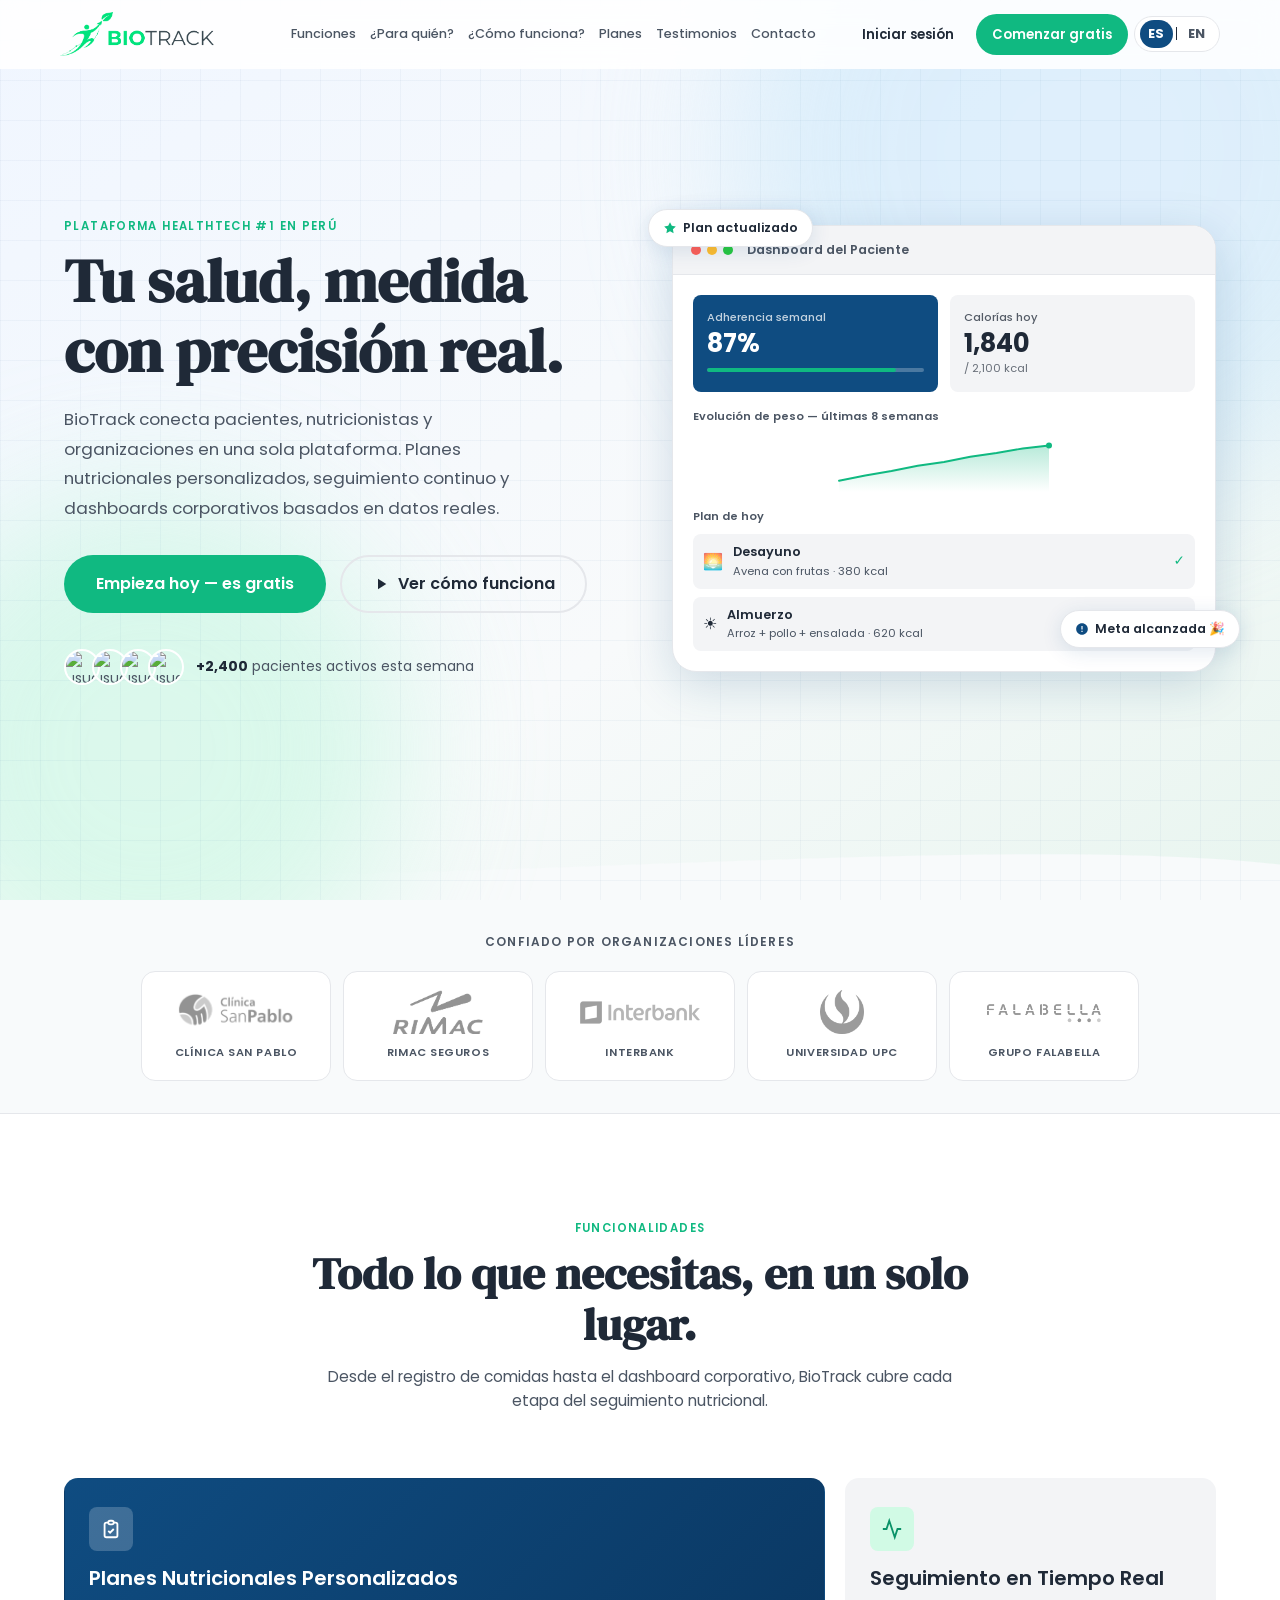
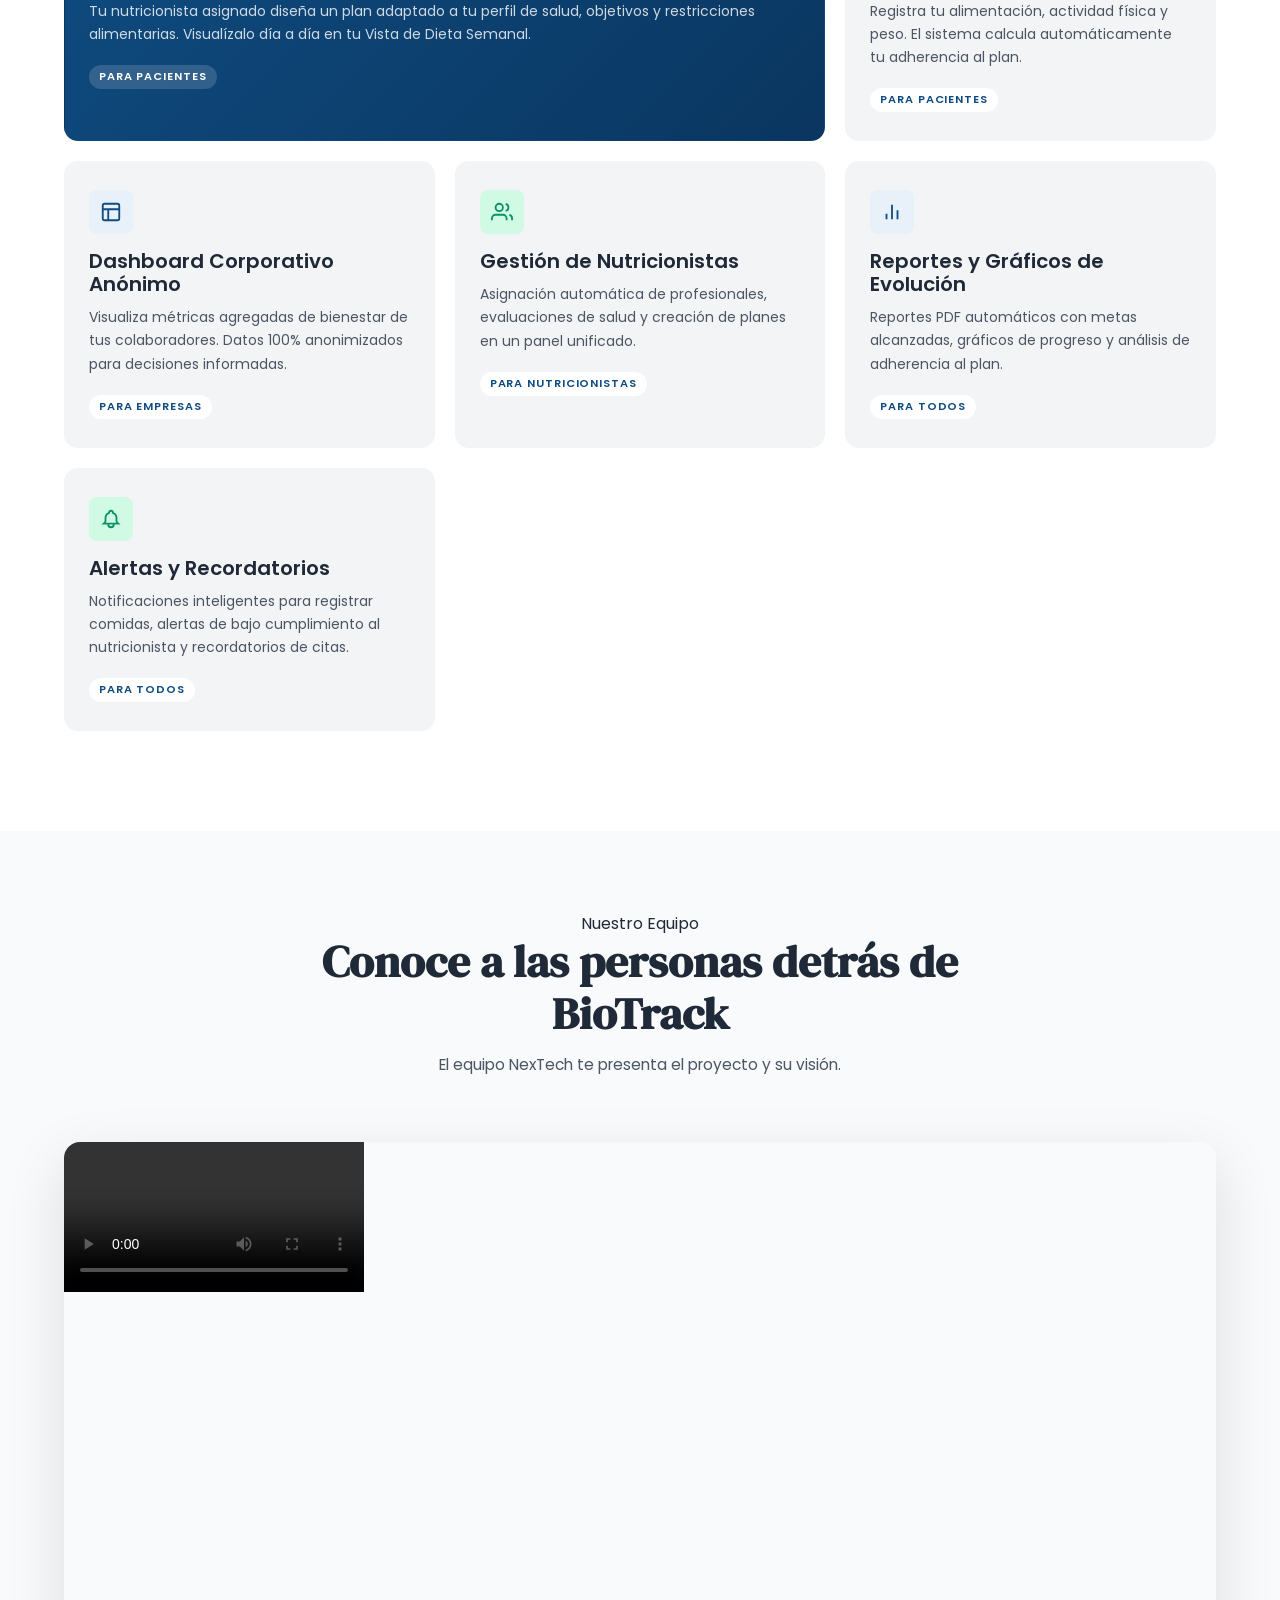
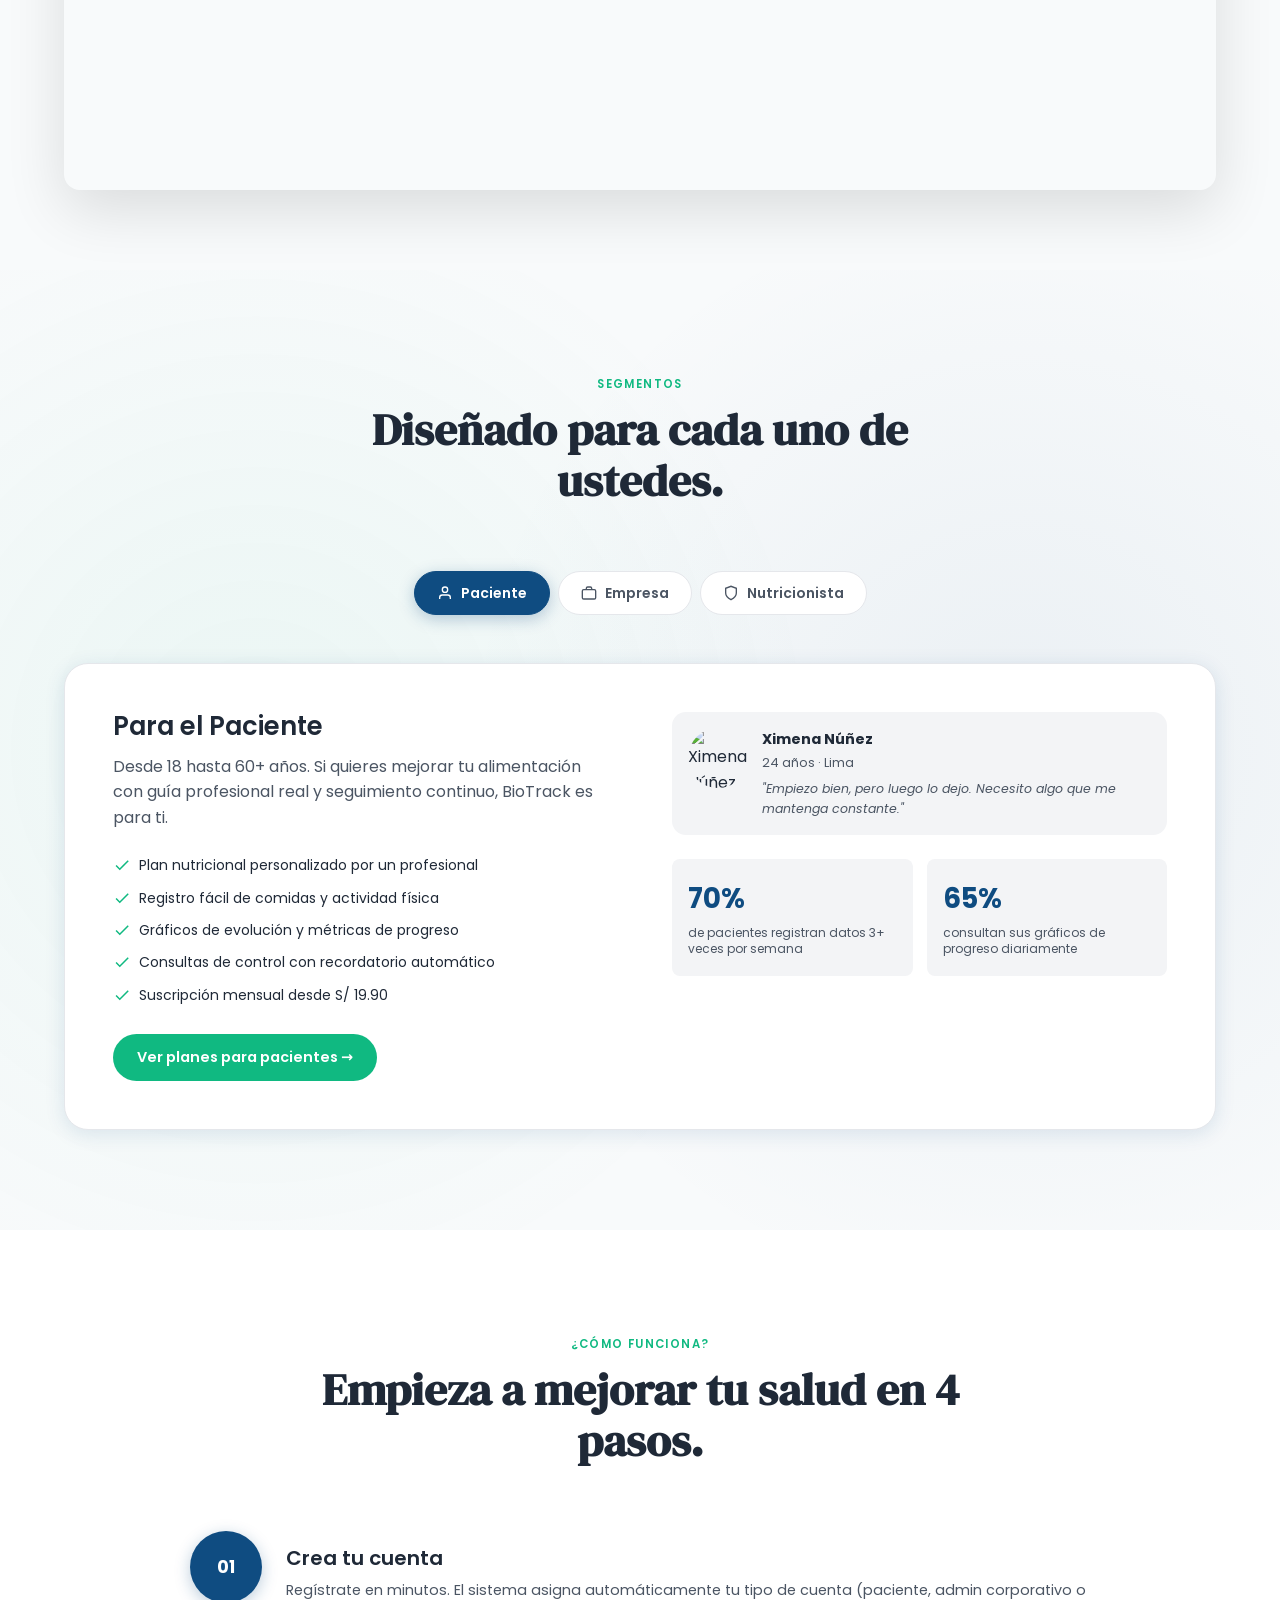
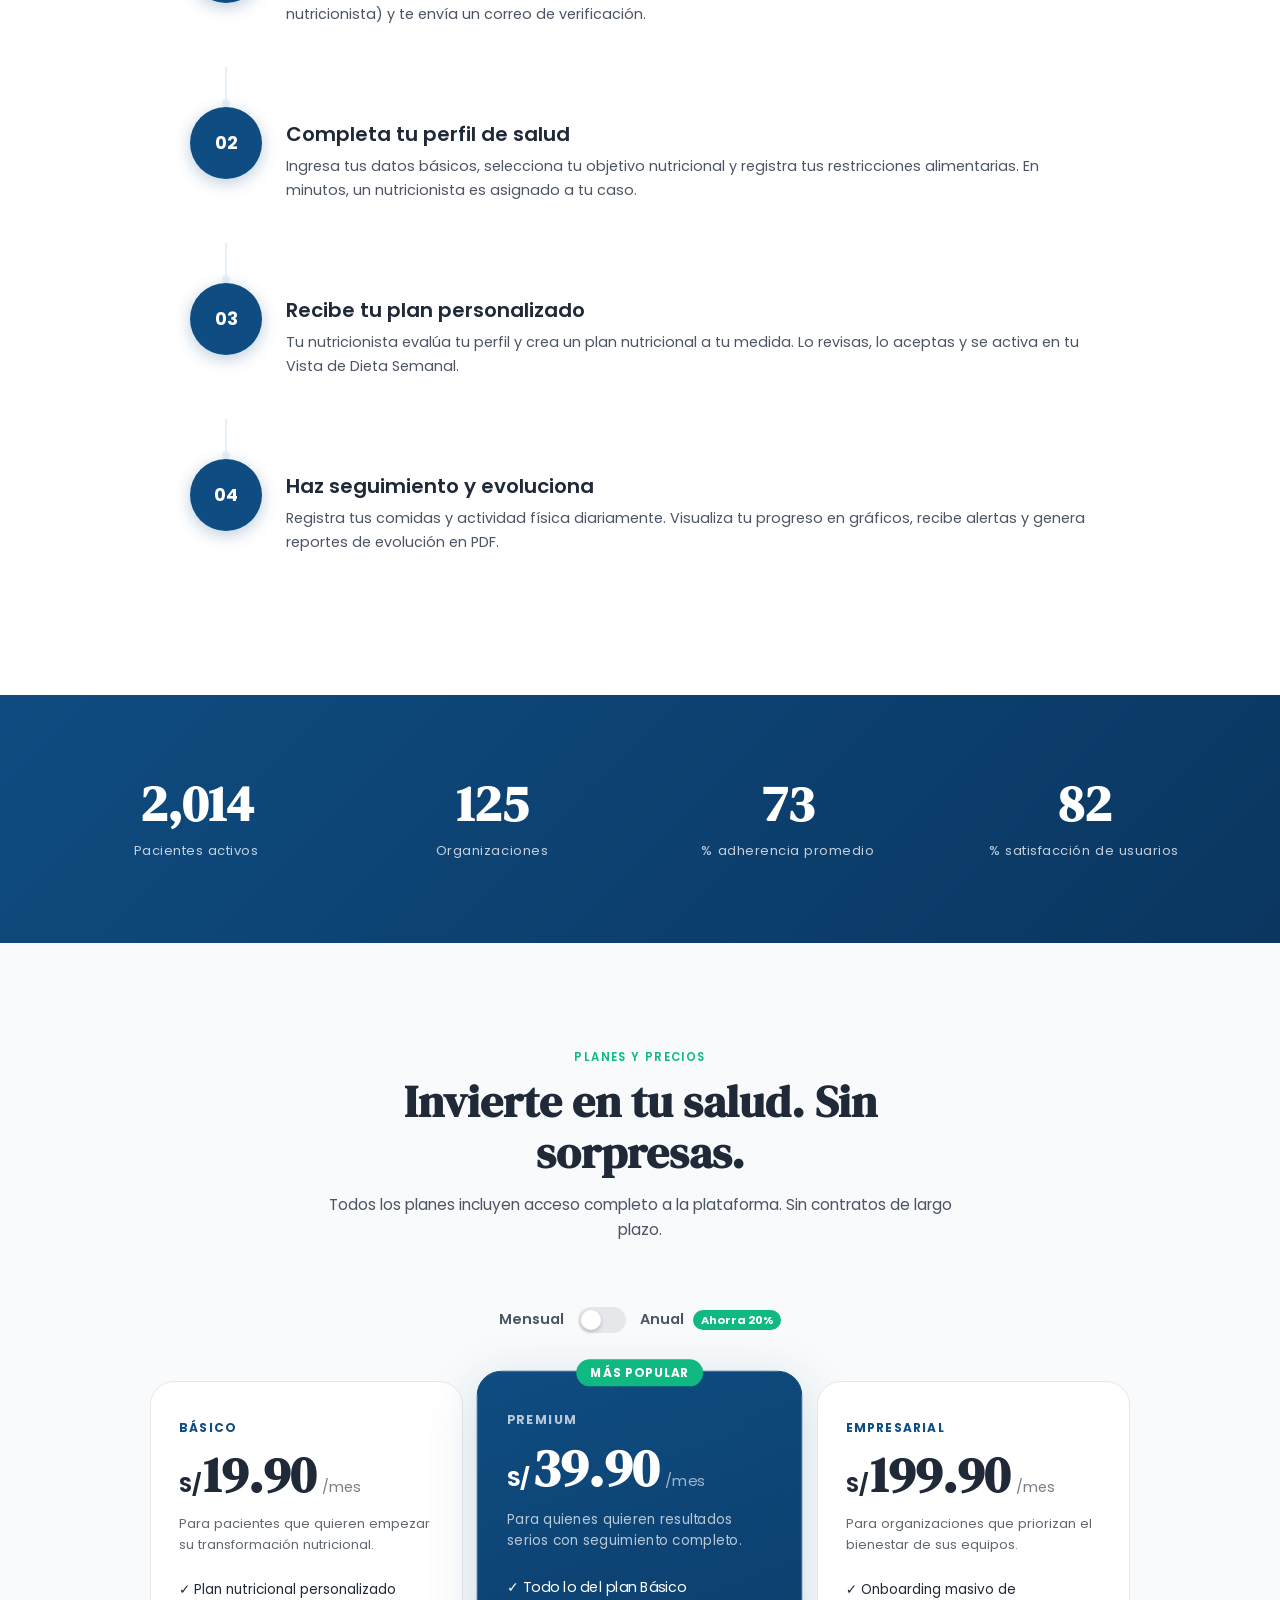
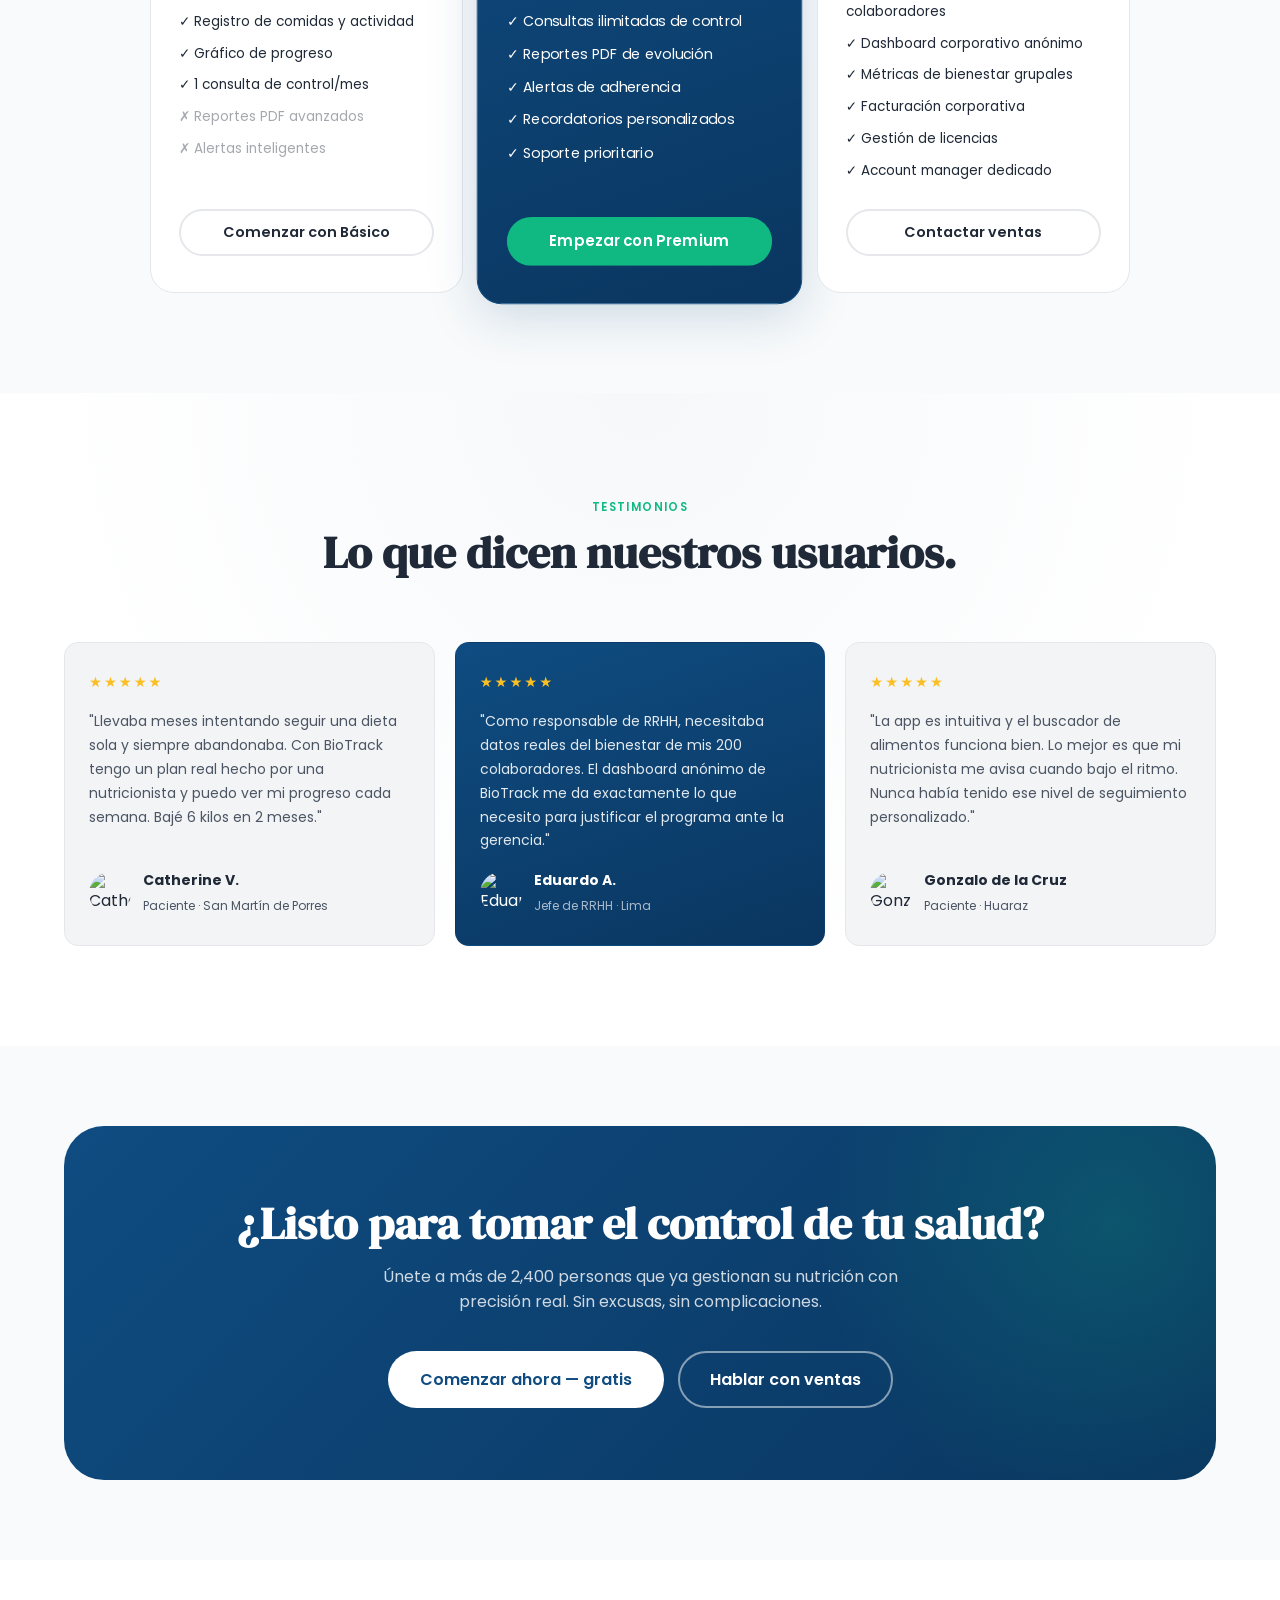
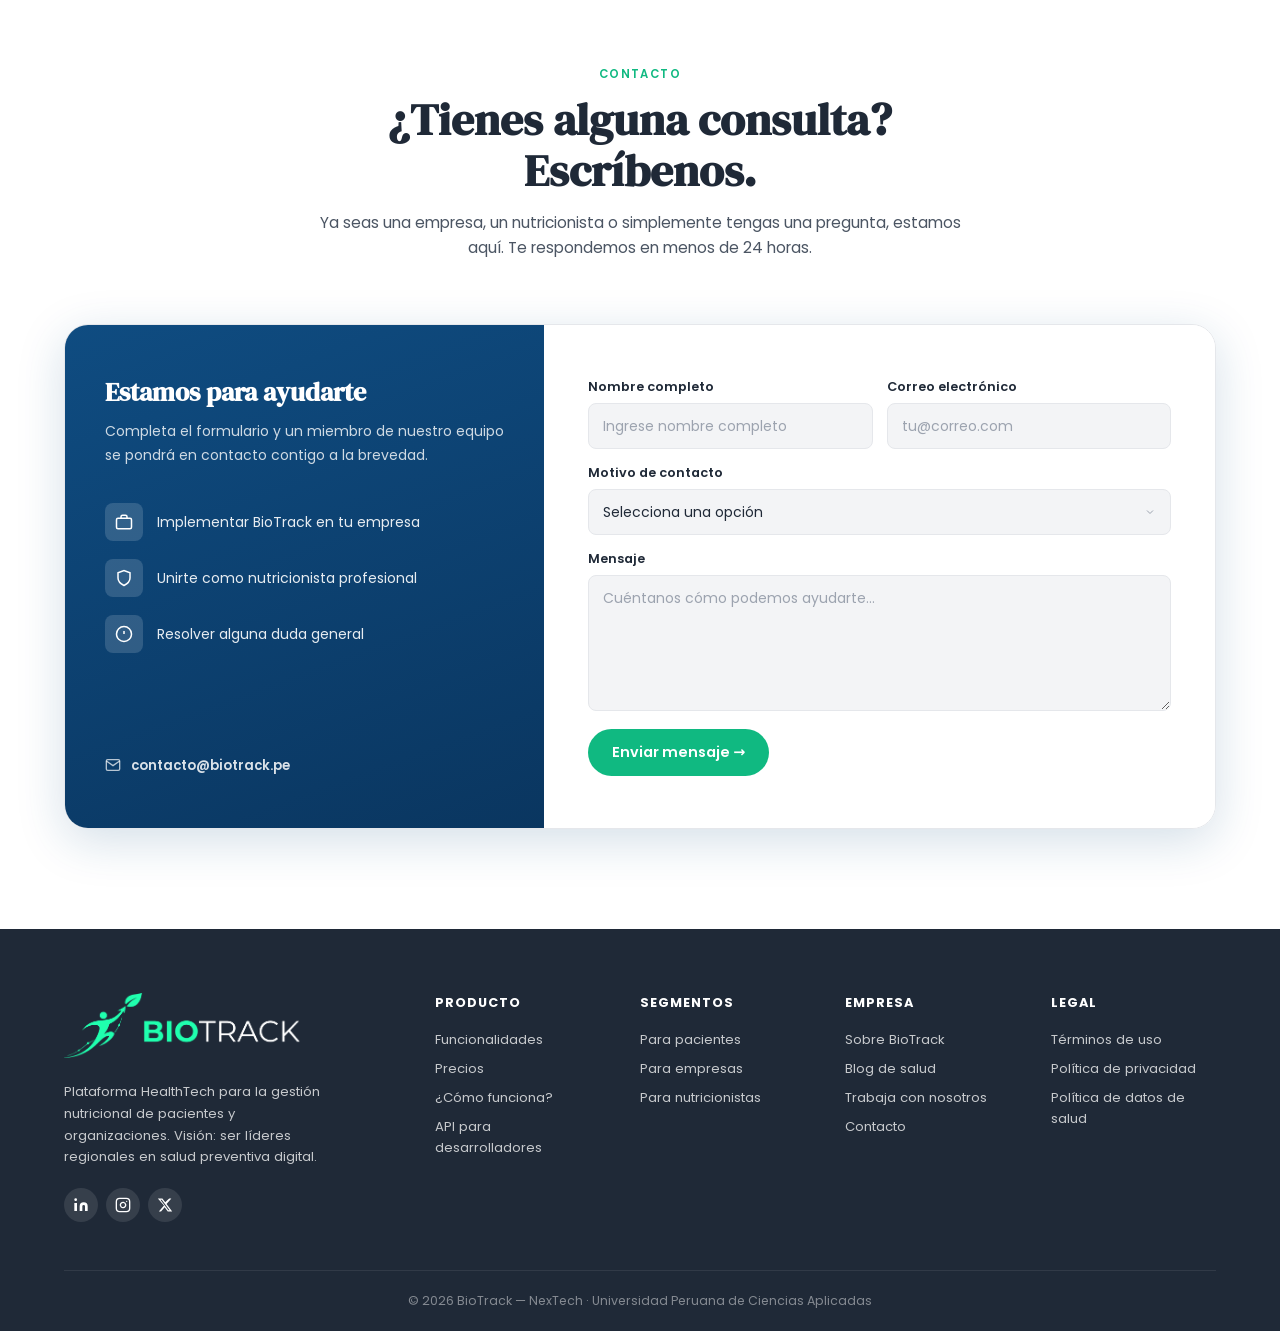
==== commit 819b64c6: "fix: update team video source and replace old video file Co-authored-by: Copilot <copilot@github.com" ====
--- a/docs/index.html
+++ b/docs/index.html
@@ -322,7 +322,7 @@
 
     <div class="video-wrapper" data-reveal>
       <video controls>
-        <source src="video/upc-pre-202610-1asi0730-10203-NexTech-expo-av1.mp4" type="video/mp4">
+        <source src="video/team-video.mp4" type="video/mp4">
       </video>
     </div>
 
